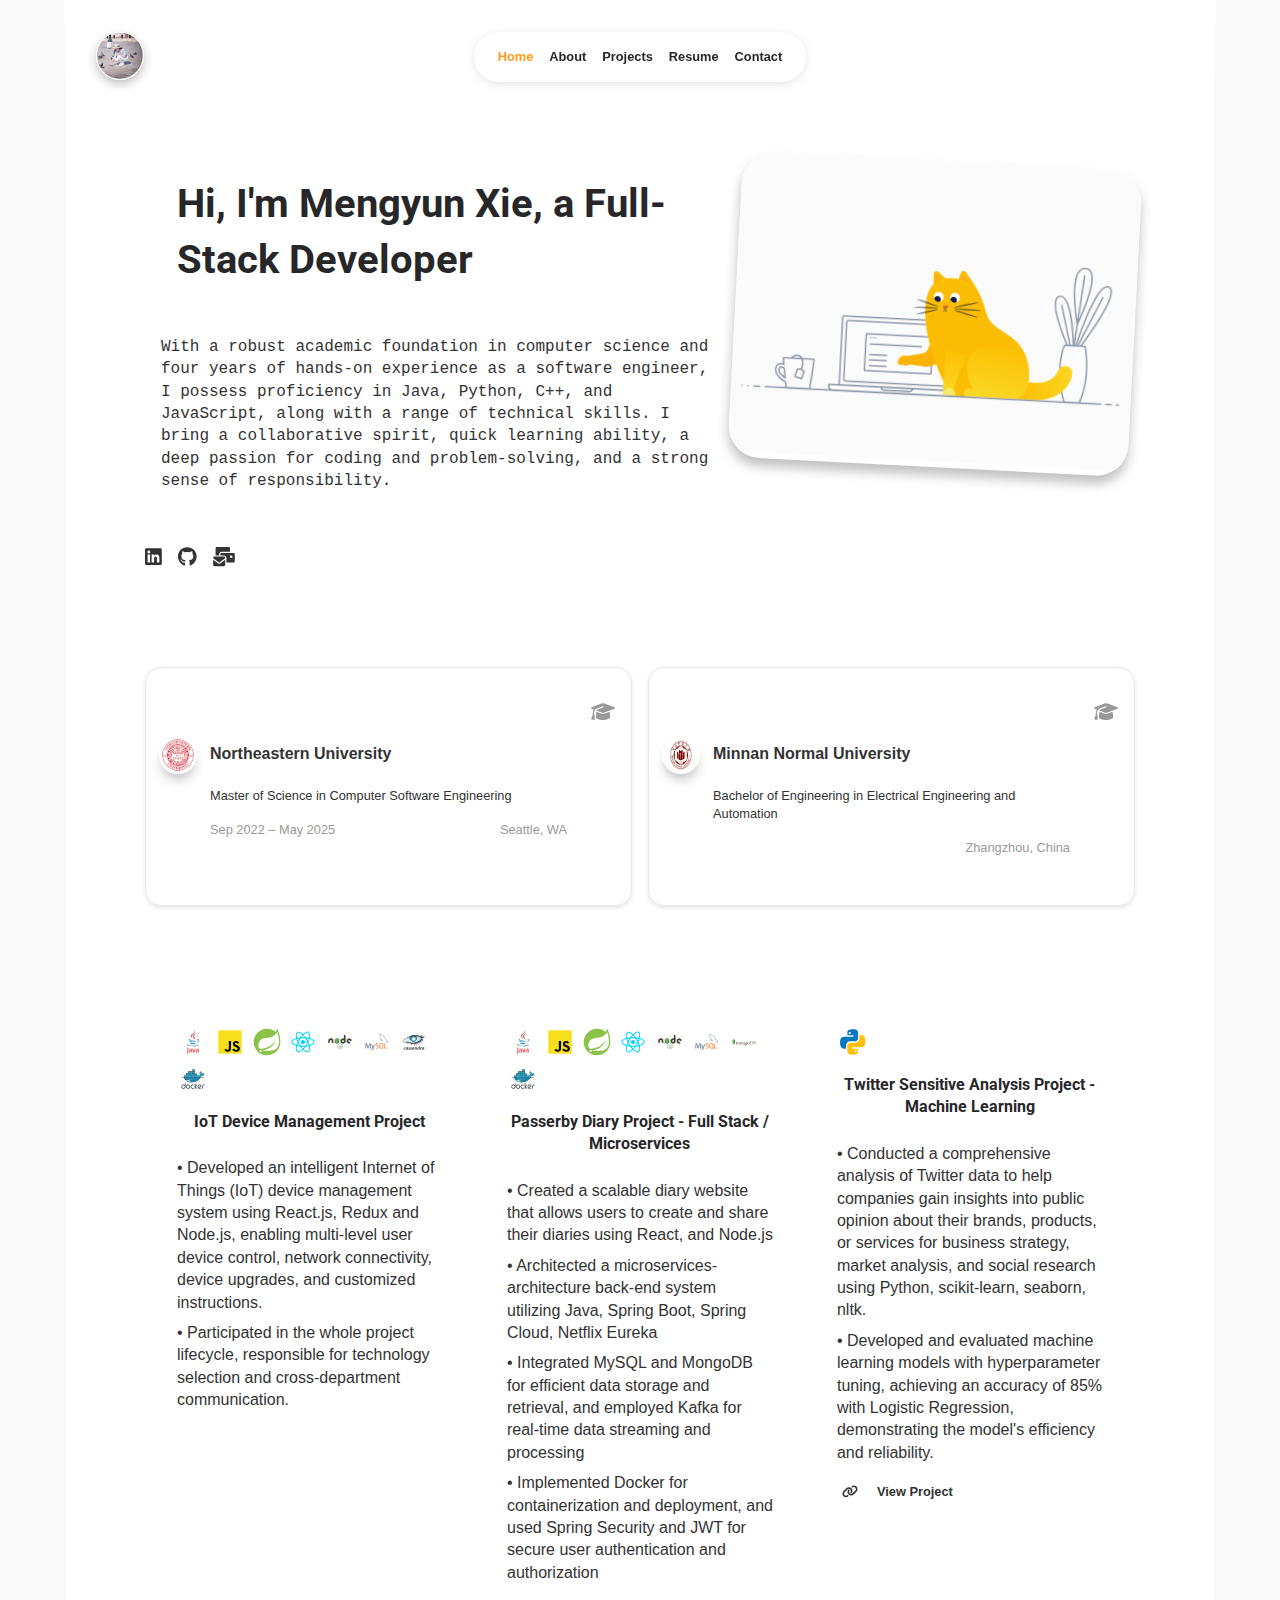
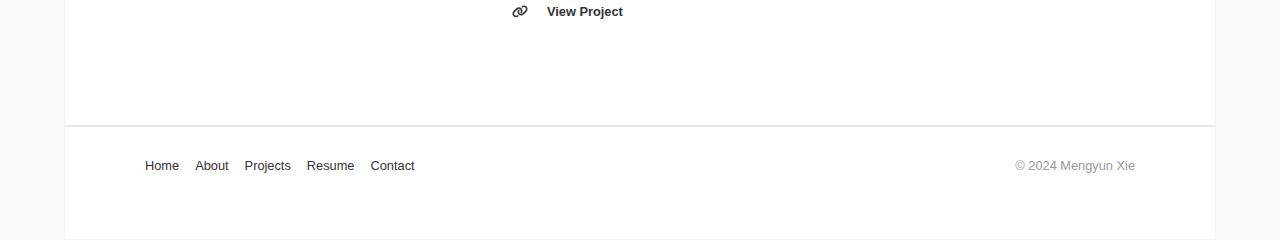
==== index.html @ 7c2fad3a "My portfolio" ====
<!doctype html><html lang="en"><head><meta charset="utf-8"/><link rel="icon" href="/favicon.ico"/><meta name="viewport" content="width=device-width,initial-scale=1"/><meta name="theme-color" content="#000000"/><title>Reactfolio</title><script defer="defer" src="/static/js/main.acce0bf0.js"></script><link href="/static/css/main.d6be6fdb.css" rel="stylesheet"></head><body><noscript>You need to enable JavaScript to run this app.</noscript><div id="root"></div></body></html>
---- static/css/main.d6be6fdb.css ----
@import url(https://fonts.googleapis.com/css2?family=Heebo:wght@300&family=Roboto:wght@500&display=swap);:root{--primary-color:#27272a;--secondary-color:#333;--grey-color:#999;--quaternary-color:#e5e7eb;--link-color:#ff9b19;--white-color:#fff;--line-height-small:1.2;--line-height-middle:1.4;--line-height-large:1.6;--font-size-small:0.8rem;--font-size:1rem;--font-size-large:1.2rem;--font-size-pro:2rem;--font-size-max:2.5rem;--gap-0:0;--gap-small:0.5rem;--gap-middle:1rem;--gap-large:2rem;--primary-font:"Heebo",sans-serif;--secondary-font:"Roboto",sans-serif;--code-font:ui-monospace,SFMono-Regular,Menlo,Monaco,Consolas,Liberation Mono,Courier New,monospace}*,:after,:before{box-sizing:border-box;margin:0}body,html{background-color:#fafafa;font-family:sans-serif;font-size:1rem;font-size:var(--font-size);line-height:1.4;line-height:var(--line-height-middle);text-align:center}#root,body,html{height:100%}code{font-family:source-code-pro,Menlo,Monaco,Consolas,Courier New,monospace}@media (max-width:768px){body,html{background-color:#fff;background-color:var(--white-color)}}.footer{font-size:var(--font-size-small);margin-top:3rem;padding-bottom:2rem;padding-top:2rem}.footer,.footer-links{align-items:center;display:flex;justify-content:space-between}.footer-links{gap:1rem;list-style:none;padding:0}.footer-links a{color:var(--secondary-color);text-decoration:none}.footer-links a:hover{color:var(--link-color)}.footer-credits-text{color:var(--grey-color)}@media (max-width:768px){.footer{flex-direction:column}.footer-credits{margin-top:2rem}}.nav{left:0;position:fixed;top:0;width:100%;z-index:999}.nav-container{align-items:center;background:linear-gradient(180deg,#fff,#0000);display:flex;justify-content:center;margin:0 4rem;padding:2rem 0 0}.nav-logo-container{border:1px solid #fff;border-radius:50%;box-shadow:0 4px 10px #00000040;height:3rem;left:6rem;position:absolute;top:2rem;width:3rem}.nav-logo{display:block;height:100%;margin:0;padding:0;width:100%}.navbar{align-items:center;display:flex;justify-content:center;margin:0 auto}.nav-background{background:#fff;border-radius:3rem;box-shadow:0 2px 10px #0000001a}.nav-list{align-items:center;display:flex;justify-content:space-between;list-style:none;padding:.5rem 1rem}.nav-item{font-size:var(--font-size-small);font-weight:700;padding:.5rem}.nav-item.active a{color:var(--link-color)!important}.nav-item a{color:var(--primary-color);text-decoration:none}.nav-item a:hover{color:var(--link-color);transition:color .3s ease-in-out}@media (max-width:1024px){.nav-container{margin:0 2rem}.nav-logo-container{left:3rem}.navbar{margin:0}.nav-item{font-size:var(--font-size-small)}}@media (max-width:768px){.nav-container{margin:0}.nav-logo-container{height:2rem;left:.5rem;top:2.2rem;width:2rem}.nav-list{padding:.5rem}.nav-item{padding:.3rem}}.educations{grid-gap:1rem;display:grid;gap:1rem;grid-template-columns:repeat(12,1fr)}.education-card{border:1px solid var(--quaternary-color);border-radius:1rem;box-shadow:0 .125rem .25rem 0 var(--quaternary-color);display:flex;flex-direction:column;grid-column:span 6;padding:2rem 1rem;place-items:center}.education-card:hover{background:#fafafa;transition:background-color .3s ease-in-out}.education-card:hover .education-card-link{color:var(--link-color);transition:color .3s ease-in-out}.education-card-header{align-items:center;display:flex;justify-content:flex-end;width:100%}.education-card-icon{color:var(--grey-color);font-size:var(--font-size-large)}.education-body{font-size:var(--font-size-large);margin-bottom:1rem;padding-top:.8rem;width:100%}.education-header{align-items:center;display:flex;padding-bottom:.5rem}.education-image{border-radius:50%;box-shadow:0 .5rem .7rem #00000040;height:2rem;outline:.2rem solid #fff;width:2rem}.education-title{color:var(--secondary-color);font-size:var(--font-size);font-weight:700;margin-top:-3px;padding-left:1rem;text-decoration:none}.education-subtitle{color:var(--secondary-color);font-size:var(--font-size-small);padding:.5rem 3rem 0;text-align:left}.education-duration{align-items:center;color:var(--grey-color);display:flex;font-size:var(--font-size-small);justify-content:space-between;padding:1rem 3rem 0}@media (max-width:768px){.education-card{grid-column:span 12}}.projects-list{align-items:stretch;display:flex;flex-wrap:wrap;margin:0;padding-bottom:1.5rem;padding-top:1.5rem;width:100%}.project{border-radius:1rem;padding:2rem;width:33.33333%}.project:hover{background:#fafafa;transition:background-color .3s ease-in-out}.project:hover .project-link{color:var(--link-color);transition:color .3s ease-in-out}.project:hover .project-link .project-link-text{color:var(--link-color)}.project-logo{display:flex;flex-direction:row;flex-wrap:wrap;gap:.3rem;width:100%}.project-logo img{width:2rem}.project-title{color:var(--primary-color);font-family:var(--secondary-font);font-size:var(--font-size);font-weight:700;margin-bottom:1em;padding-top:1rem}.project-description{color:var(--secondary-color);text-align:left}.project-description-item{padding-top:.5rem}.project-link{align-items:center;color:var(--secondary-color);display:flex;font-size:var(--font-size-small);padding-top:1.2rem}.project-link-icon{font-size:var(--font-sizee-small);padding-left:.3rem}.project .project-link-text{color:var(--secondary-color);font-weight:700;padding-left:1.2rem;text-decoration:none}@media (max-width:1024px){.project{width:50%}}@media (max-width:768px){.project{width:100%}}.home-container{padding-top:8rem}.home-first-area{align-items:center;display:flex;justify-content:space-between}.home-first-area-left-side{align-items:flex-start;display:flex;flex-direction:column}.home-title{padding:0 2rem;text-align:left}.home-subtitle{font-family:var(--code-font);padding:.5rem 1rem;text-align:left}.home-first-area-right-side{align-items:center;display:flex}.home-image-container{margin-bottom:3rem;width:25rem}.home-image-wrapper{border-radius:2rem;box-shadow:0 .5rem .7rem #00000040;overflow:hidden;transform:rotate(3deg)}.home-image-wrapper img{width:100%}.home-socials{align-items:center;display:flex;justify-content:left;padding-bottom:4rem;padding-top:2rem}.home-social-icon{color:var(--secondary-color);font-size:var(--font-size-large);padding-right:1rem;transition:color .2s ease-in-out}.home-social-icon:hover{color:var(--primary-color)}.home-after-title{display:flex}.home-projects{display:flex;justify-content:center;padding-top:4rem}.home-educations{padding-top:2rem}@media (max-width:1024px){.home-first-area{flex-direction:column}.home-first-area-left-side{align-items:flex-start;display:flex;flex-direction:column;order:2;width:100%}.home-title{margin-top:1rem;order:2;padding:0 1rem}.home-subtitle{margin-top:1rem;order:3}.home-first-area-right-side{justify-content:center;order:1;width:100%}.home-after-title,.home-projects{flex-direction:column}.home-projects{align-items:center}}.social{padding-bottom:.5rem}.social a{align-items:center;display:flex;text-align:center;text-decoration:none}.social-icon,.social-text{color:var(--secondary-color)}.social-text{font-size:var(--font-size-small);font-weight:600;padding-left:.3rem}.about-container{display:flex;flex-direction:column;height:100%;margin:0;padding-top:8rem;text-align:left}.about-main{display:flex}.about-right-side{flex-basis:150rem;padding:1rem}.about-subtitle,.about-title{width:100%}.about-subtitle-item{margin-top:.5rem}.about-left-side{display:flex;flex-basis:20rem;flex-direction:column}.about-image-container{width:15rem}.about-image-wrapper{border-radius:10%;box-shadow:0 .5rem .7rem #00000040;display:inline-block;overflow:hidden;transform:rotate(3deg);width:100%}.about-image-wrapper img{display:block;width:100%}.about-socials{padding-bottom:3rem;padding-top:3rem}.about-socials-mobile{display:none}@media (max-width:1024px){.about-logo{z-index:100}.about-main{flex-direction:column}.about-subtitle{padding-top:1.5rem}.about-left-side{align-items:center;flex-basis:100%;order:1}.about-right-side{flex-basis:100%;order:2}.about-image-container{padding-bottom:2rem}.about-socials{display:none}.about-socials-mobile{display:flex;padding-top:2rem}}.projects-container{display:flex;flex-direction:column;height:100%;margin:0;padding-top:8rem}.projects-subtitle{text-align:left}@media (max-width:768px){.projects-container{padding-top:5rem}}:root{--rpv-core__annotation--link-hover-background-color:#ff03;--rpv-core__annotation-popup-wrapper-background-color:#faf089;--rpv-core__annotation-popup-wrapper-box-shadow:0 10px 15px -3px #0000001a,0 4px 6px -2px #0000000d;--rpv-core__annotation-popup-content-border-top-color:#1a202c;--rpv-core__arrow-border-color:#0000004d;--rpv-core__asking-password-color:#000;--rpv-core__asking-password-wrapper-background-color:#fff;--rpv-core__asking-password-wrapper-border-color:#0000004d;--rpv-core__button-background-color:#0000004d;--rpv-core__button-color:#000;--rpv-core__doc-error-background-color:#fff;--rpv-core__doc-error-text-background-color:#c02424;--rpv-core__doc-error-text-color:#fff;--rpv-core__doc-loading-background-color:#fff;--rpv-core__full-screen-target-background-color:#fff;--rpv-core__inner-page-background-color:#fff;--rpv-core__menu-divider-border-bottom-color:#0000004d;--rpv-core__menu-item-color:#000;--rpv-core__menu-item--hover-background-color:#0000001a;--rpv-core__menu-item--disabled-color:#0000004d;--rpv-core__minimal-button-color:#000;--rpv-core__minimal-button--hover-background-color:#0000001a;--rpv-core__minimal-button--disabled-color:#0000004d;--rpv-core__minimal-button--selected-background-color:#0000001a;--rpv-core__modal-body-background-color:#fff;--rpv-core__modal-body-border-color:#0000004d;--rpv-core__modal-overlay-background-color:#00000080;--rpv-core__page-layer-box-shadow:2px 2px 8px 0 #0003;--rpv-core__popover-body-background-color:#fff;--rpv-core__popover-body-border-color:#0000004d;--rpv-core__popover-body-color:#000;--rpv-core__primary-button-background-color:#2566e8;--rpv-core__primary-button-color:#fff;--rpv-core__progress-bar-background-color:#0000001a;--rpv-core__progress-bar-progress-background-color:#2566e8;--rpv-core__progress-bar-progress-color:#fff;--rpv-core__separator-border-bottom-color:#0000004d;--rpv-core__spinner-border-color:#0006;--rpv-core__spinner-border-transparent-color:#0000;--rpv-core__splitter-background-color:#0000;--rpv-core__splitter--hover-background-color:#0003;--rpv-core__text-layer-text--selection-background-color:#00f;--rpv-core__text-layer-text--selection-color:#0000;--rpv-core__textbox-background-color:#fff;--rpv-core__textbox-border-color:#0003;--rpv-core__textbox-color:#000;--rpv-core__tooltip-body-background-color:#000;--rpv-core__tooltip-body-color:#fff}.rpv-core__viewer--dark{--rpv-core__asking-password-background-color:#363636;--rpv-core__asking-password-color:#fff;--rpv-core__asking-password-wrapper-border-color:#191919;--rpv-core__asking-password-wrapper-background-color:#191919;--rpv-core__button-background-color:#171717;--rpv-core__button-color:#fff;--rpv-core__doc-error-background-color:#191919;--rpv-core__doc-error-text-background-color:#c02323;--rpv-core__doc-error-text-color:#fff;--rpv-core__doc-loading-background-color:#191919;--rpv-core__full-screen-target-background-color:#1a1a1a;--rpv-core__inner-page-background-color:#1a1a1a;--rpv-core__menu-divider-border-bottom-color:#000;--rpv-core__menu-item-color:#fff;--rpv-core__menu-item--hover-background-color:#2566e8;--rpv-core__menu-item--disabled-color:#5e5e5e;--rpv-core__minimal-button-color:#fff;--rpv-core__minimal-button--disabled-color:#5e5e5e;--rpv-core__minimal-button--hover-background-color:#191919;--rpv-core__minimal-button--selected-background-color:#1657bb;--rpv-core__modal-body-background-color:#363636;--rpv-core__primary-button-background-color:#2566e8;--rpv-core__popover-body-background-color:#363636;--rpv-core__popover-body-color:#fff;--rpv-core__progress-bar-background-color:#000;--rpv-core__separator-border-bottom-color:#000;--rpv-core__spinner-border-color:#fff;--rpv-core__splitter-background-color:#1a1a1a;--rpv-core__splitter--hover-background-color:#2566e8;--rpv-core__textbox-background-color:#121212;--rpv-core__textbox-border-color:#121212;--rpv-core__textbox-color:#fff;--rpv-core__tooltip-body-background-color:#414141;--rpv-core__tooltip-body-color:#fff}.rpv-core__annotation{position:absolute}.rpv-core__annotation-layer{z-index:1}.rpv-core__arrow{border-bottom:1px solid #0000004d;border-bottom:1px solid var(--rpv-core__arrow-border-color);border-left-color:#0000004d;border-left-color:var(--rpv-core__arrow-border-color);border-right:1px solid #0000004d;border-right:1px solid var(--rpv-core__arrow-border-color);border-top-color:#0000004d;border-top-color:var(--rpv-core__arrow-border-color);height:10px;position:absolute;width:10px;z-index:0}.rpv-core__arrow--tl{bottom:0;left:0;transform:translate(50%,50%) rotate(45deg)}.rpv-core__arrow--tc{left:50%}.rpv-core__arrow--tc,.rpv-core__arrow--tr{bottom:0;transform:translate(-50%,50%) rotate(45deg)}.rpv-core__arrow--tr{right:0}.rpv-core__arrow--rt{left:0;top:0;transform:translate(-50%,50%) rotate(135deg)}.rpv-core__arrow--rc{top:50%}.rpv-core__arrow--rb,.rpv-core__arrow--rc{left:0;transform:translate(-50%,-50%) rotate(135deg)}.rpv-core__arrow--rb{bottom:0}.rpv-core__arrow--bl{left:0;top:0;transform:translate(50%,-50%) rotate(225deg)}.rpv-core__arrow--bc{left:50%}.rpv-core__arrow--bc,.rpv-core__arrow--br{top:0;transform:translate(-50%,-50%) rotate(225deg)}.rpv-core__arrow--br{right:0}.rpv-core__arrow--lt{right:0;top:0;transform:translate(50%,50%) rotate(315deg)}.rpv-core__arrow--lc{top:50%}.rpv-core__arrow--lb,.rpv-core__arrow--lc{right:0;transform:translate(50%,-50%) rotate(315deg)}.rpv-core__arrow--lb{bottom:0}.rpv-core__asking-password{background-color:var(--rpv-core__asking-password-background-color);border-radius:.25rem;color:#000;color:var(--rpv-core__asking-password-color);padding:2rem}.rpv-core__asking-password--rtl{direction:rtl}.rpv-core__asking-password-wrapper{align-items:center;background-color:#fff;background-color:var(--rpv-core__asking-password-wrapper-background-color);border:1px solid #0000004d;border:1px solid var(--rpv-core__asking-password-wrapper-border-color);display:flex;height:100%;justify-content:center;width:100%}.rpv-core__asking-password-message{margin:.5rem 0}.rpv-core__asking-password-body{align-items:center;display:flex;justify-content:center}.rpv-core__asking-password-input{width:15rem}.rpv-core__asking-password-input--ltr{margin-right:.5rem}.rpv-core__asking-password-input--rtl{margin-left:.5rem}.rpv-core__button{background-color:#0000004d;background-color:var(--rpv-core__button-background-color);border:none;border-radius:.25rem;color:#000;color:var(--rpv-core__button-color);cursor:pointer;height:2rem;padding:0 1rem}.rpv-core__button--rtl{direction:rtl}.rpv-core__canvas-layer{direction:ltr;left:0;overflow:hidden;position:absolute;top:0}.rpv-core__doc-error{align-items:center;background-color:#fff;background-color:var(--rpv-core__doc-error-background-color);display:flex;height:100%;justify-content:center}.rpv-core__doc-error--rtl{direction:rtl}.rpv-core__doc-error-text{background-color:#c02424;background-color:var(--rpv-core__doc-error-text-background-color);border-radius:.25rem;color:#fff;color:var(--rpv-core__doc-error-text-color);line-height:1.5;max-width:50%;padding:.5rem}.rpv-core__doc-loading{align-items:center;background-color:#fff;background-color:var(--rpv-core__doc-loading-background-color);display:flex;height:100%;justify-content:center;min-height:inherit;width:100%}.rpv-core__doc-loading--rtl{direction:rtl}.rpv-core__icon{fill:none;stroke:currentColor;stroke-linecap:round;stroke-linejoin:round;stroke-width:1;text-align:center}.rpv-core__icon--rtl{transform:scaleX(-1)}.rpv-core__inner-container{min-height:inherit}.rpv-core__inner-pages{overflow:auto}.rpv-core__inner-pages--rtl{direction:rtl}.rpv-core__inner-pages--single{overflow:hidden}.rpv-core__inner-page-container--single{overflow:auto}.rpv-core__inner-page{background-color:#fff;background-color:var(--rpv-core__inner-page-background-color)}.rpv-core__inner-page--single{align-items:center;display:flex;justify-content:center}.rpv-core__inner-page--dual-even{align-items:center;display:flex;justify-content:flex-end}.rpv-core__inner-page--dual-odd{align-items:center;display:flex;justify-content:flex-start}.rpv-core__inner-page--dual-cover{align-items:center;display:flex;justify-content:center}.rpv-core__inner-page--dual-cover-odd{align-items:center;display:flex;justify-content:flex-end}.rpv-core__inner-page--dual-cover-even{align-items:center;display:flex;justify-content:flex-start}.rpv-core__annotation--link a{height:100%;left:0;position:absolute;top:0;width:100%}.rpv-core__annotation--link a:hover{background-color:#ff03;background-color:var(--rpv-core__annotation--link-hover-background-color)}.rpv-core__menu{display:flex;flex-direction:column}.rpv-core__menu--rtl{direction:rtl;text-align:right}.rpv-core__menu-divider{border-bottom:1px solid #0000004d;border-bottom:1px solid var(--rpv-core__menu-divider-border-bottom-color);margin:.25rem 0}.rpv-core__menu-item{align-items:center;background-color:#0000;border:none;color:#000;color:var(--rpv-core__menu-item-color);cursor:pointer;display:flex;justify-content:center;padding:.25rem 0;width:100%}.rpv-core__menu-item:focus{outline:0}.rpv-core__menu-item:focus,.rpv-core__menu-item:hover{background-color:#0000001a;background-color:var(--rpv-core__menu-item--hover-background-color)}.rpv-core__menu-item-icon{align-items:center;display:flex}.rpv-core__menu-item-icon--ltr{padding-left:1rem;padding-right:.5rem}.rpv-core__menu-item-icon--rtl{padding-left:.5rem;padding-right:1rem}.rpv-core__menu-item-label{flex-grow:1;flex-shrink:1;white-space:nowrap}.rpv-core__menu-item-label--ltr{padding-right:2rem}.rpv-core__menu-item-label--rtl{padding-left:2rem}.rpv-core__menu-item-check--ltr{padding-right:1rem}.rpv-core__menu-item-check--rtl{padding-left:1rem}.rpv-core__menu-item--disabled{color:#0000004d;color:var(--rpv-core__menu-item--disabled-color)}.rpv-core__menu-item--disabled:hover{background-color:#0000}.rpv-core__menu-item--ltr{text-align:left}.rpv-core__menu-item--rtl{direction:rtl;text-align:right}.rpv-core__minimal-button{background-color:#0000;border:none;border-radius:.25rem;color:#000;color:var(--rpv-core__minimal-button-color);cursor:pointer;height:2rem;padding:0 .5rem}.rpv-core__minimal-button:hover{background-color:#0000001a;background-color:var(--rpv-core__minimal-button--hover-background-color)}.rpv-core__minimal-button--disabled{color:#0000004d;color:var(--rpv-core__minimal-button--disabled-color)}.rpv-core__minimal-button--rtl{direction:rtl}.rpv-core__minimal-button--selected{background-color:#0000001a;background-color:var(--rpv-core__minimal-button--selected-background-color)}.rpv-core__modal-body{background-color:#fff;background-color:var(--rpv-core__modal-body-background-color);border:1px solid #0000004d;border:1px solid var(--rpv-core__modal-body-border-color);border-radius:.25rem;margin:1rem;max-width:32rem;overflow:auto}.rpv-core__modal-body--rtl{direction:rtl}.rpv-core__modal-overlay{background-color:#00000080;background-color:var(--rpv-core__modal-overlay-background-color);bottom:0;left:0;position:fixed;right:0;top:0;z-index:9999}.rpv-core__modal-overlay,.rpv-core__page-layer{align-items:center;display:flex;justify-content:center}.rpv-core__page-layer{overflow:visible;position:relative}.rpv-core__page-layer:after{bottom:.25rem;box-shadow:2px 2px 8px 0 #0003;box-shadow:var(--rpv-core__page-layer-box-shadow);content:"";left:.25rem;position:absolute;right:.25rem;top:.25rem}.rpv-core__page-layer--single{margin:0 auto}.rpv-core__page-size-calculator{align-items:center;display:flex;height:100%;justify-content:center;width:100%}.rpv-core__popover-body{border:1px solid #0000004d;border:1px solid var(--rpv-core__popover-body-border-color);border-radius:.25rem;color:#000;color:var(--rpv-core__popover-body-color);left:0;padding:.5rem 0;position:absolute;top:-9999px;z-index:9999}.rpv-core__popover-body,.rpv-core__popover-body-arrow{background-color:#fff;background-color:var(--rpv-core__popover-body-background-color)}.rpv-core__popover-body--rtl{direction:rtl}.rpv-core__popover-overlay{bottom:0;left:0;position:fixed;right:0;top:0}.rpv-core__annotation-popup-wrapper{background-color:#faf089;background-color:var(--rpv-core__annotation-popup-wrapper-background-color);box-shadow:0 10px 15px -3px #0000001a,0 4px 6px -2px #0000000d;box-shadow:var(--rpv-core__annotation-popup-wrapper-box-shadow);font-size:.75rem;padding:.25rem;word-break:break-word}.rpv-core__annotation-popup-wrapper--rtl{direction:rtl}.rpv-core__annotation-popup-title{font-weight:600;margin-bottom:.25rem}.rpv-core__annotation-popup-date{font-size:.5rem}.rpv-core__annotation-popup-content{border-top:1px solid #1a202c;border-top:1px solid var(--rpv-core__annotation-popup-content-border-top-color);max-height:16rem;overflow:auto;padding:.25rem}.rpv-core__primary-button{background-color:#2566e8;background-color:var(--rpv-core__primary-button-background-color);border:none;border-radius:.25rem;color:#fff;color:var(--rpv-core__primary-button-color);cursor:pointer;height:2rem;padding:0 1rem}.rpv-core__primary-button--rtl{direction:rtl}.rpv-core__progress-bar{background-color:#0000001a;background-color:var(--rpv-core__progress-bar-background-color);border-radius:9999px;padding:.125rem}.rpv-core__progress-bar--rtl{direction:rtl}.rpv-core__progress-bar-progress{align-items:center;background-color:#2566e8;background-color:var(--rpv-core__progress-bar-progress-background-color);border-radius:9999px;color:#fff;color:var(--rpv-core__progress-bar-progress-color);display:flex;font-size:.75rem;height:.75rem;justify-content:center}.rpv-core__separator{border-bottom:1px solid #0000004d;border-bottom:1px solid var(--rpv-core__separator-border-bottom-color)}.rpv-core__spinner{border-bottom:2px solid #0000;border-bottom:2px solid var(--rpv-core__spinner-border-transparent-color);border-left:2px solid #0000;border-left:2px solid var(--rpv-core__spinner-border-transparent-color);border-radius:9999px;border-right:2px solid #0006;border-right:2px solid var(--rpv-core__spinner-border-color);border-top:2px solid #0006;border-top:2px solid var(--rpv-core__spinner-border-color)}.rpv-core__spinner--animating{animation-duration:.4s;animation-iteration-count:infinite;animation-name:rpv-core__spinner-transform;animation-timing-function:linear}@keyframes rpv-core__spinner-transform{0%{transform:rotate(0deg)}to{transform:rotate(1turn)}}.rpv-core__splitter{background-color:initial;background-color:var(--rpv-core__splitter-background-color);cursor:ew-resize;height:100%;width:.25rem}.rpv-core__splitter--resizing,.rpv-core__splitter:hover{background-color:#0003;background-color:var(--rpv-core__splitter--hover-background-color);cursor:col-resize}.rpv-core__splitter-body--resizing{cursor:col-resize}.rpv-core__splitter-sibling--resizing{pointer-events:none;-webkit-user-select:none;user-select:none}.rpv-core__textbox{background-color:#fff;background-color:var(--rpv-core__textbox-background-color);border:1px solid #0003;border:1px solid var(--rpv-core__textbox-border-color);border-radius:.25rem;box-sizing:border-box;color:#000;color:var(--rpv-core__textbox-color);height:2rem;padding:0 .5rem;width:100%}.rpv-core__textbox--rtl{direction:rtl}.rpv-core__text-layer{height:100%;left:0;line-height:1;opacity:.2;position:absolute;top:0;width:100%;z-index:1}.rpv-core__text-layer span::selection{background-color:#00f;background-color:var(--rpv-core__text-layer-text--selection-background-color);color:#0000;color:var(--rpv-core__text-layer-text--selection-color)}.rpv-core__text-layer br::selection{color:#0000}.rpv-core__text-layer-text{color:#0000;cursor:text;position:absolute;transform-origin:0 0;white-space:pre}.rpv-core__tooltip-body{background-color:#000;background-color:var(--rpv-core__tooltip-body-background-color);border-radius:.25rem;color:#fff;color:var(--rpv-core__tooltip-body-color);left:0;max-width:20rem;position:absolute;text-align:center;top:-9999px;z-index:9999}.rpv-core__tooltip-body--rtl{direction:rtl}.rpv-core__tooltip-body-arrow{background-color:#000;background-color:var(--rpv-core__tooltip-body-background-color)}.rpv-core__tooltip-body-content{padding:.5rem}.rpv-core__display--block{display:block}.rpv-core__display--hidden{display:none}@media(min-width:640px){.rpv-core__display--hidden-small{display:none}.rpv-core__display--block-small{display:block}}@media(min-width:768px){.rpv-core__display--hidden-medium{display:none}.rpv-core__display--block-medium{display:block}}@media(min-width:1024px){.rpv-core__display--hidden-large{display:none}.rpv-core__display--block-large{display:block}}.rpv-core__viewer{min-height:inherit}.resume-container{height:100%;margin:0;padding-top:8rem}.resume-container,.resume-file-container{display:flex;flex-direction:column}.resume-file-btn{display:flex;justify-content:center}.resume-file-btn .resume-file-btn-link{align-items:center;border:1px solid var(--link-color);border-radius:2rem;color:var(--link-color);cursor:pointer;display:flex;font-size:var(--font-size);gap:.5rem;line-height:var(--line-height-large);margin:var(--gap-middle);padding:var(--gap-small) var(--gap-large);text-decoration:none}.resume-file-btn .resume-file-btn-link:hover{background-color:var(--link-color);color:var(--white-color)}.resume-file{width:100%}.contact-container{display:flex;flex-direction:column;justify-content:space-around;padding-top:8rem}.socials-container{display:flex;flex-direction:column;margin-top:5rem}.contact-socials{align-items:center;display:flex;justify-content:flex-end}.contact-subtitle a{color:var(--link-color);text-decoration:none}.not-found{height:100vh;overflow:hidden}.notfound-container{display:flex;flex-direction:column;height:100%;margin:0;padding-top:8rem}.notfound-message{align-items:center;display:flex;flex-direction:column;justify-content:center;left:50%;position:fixed;top:30%;transform:translate(-50%,-50%)}.notfound-title{color:var(--primary-color);font-family:var(--secondary-font);font-size:var(--font-size-max);font-weight:700;padding-top:1rem}.not-found-message{color:var(--secondary-color);margin:2rem 0;text-align:center}.not-found-link{background-color:var(--link-color);border-radius:3rem;color:var(--white-color);padding:1rem 2rem;text-decoration:none;transition:all .3s ease-in-out}.not-found-link:hover{background-color:var(--white-color);box-shadow:2px 2px 8px #0000004d;color:var(--link-color)}@media (max-width:768px){.notfound-message{left:0;position:absolute;right:0;top:20%;transform:none;width:100%}.notfound-title{font-size:var(--font-size-pro)}.not-found-message{margin-top:1rem;width:100%}.not-found-link{padding:1rem}}::-webkit-scrollbar{width:10px}::-webkit-scrollbar-track{background-color:#f1f1f1}::-webkit-scrollbar-thumb{background-color:#383636;border-radius:5px}::-webkit-scrollbar-thumb:hover{background-color:#000}.page-content{background-color:#fff;border:1px solid #f4f4f5;margin:0 4rem;padding:2rem 5rem;position:relative}.content-wrapper{margin:0 auto}.title{color:var(--primary-color);font-family:var(--secondary-font);font-size:var(--font-size-max);font-weight:700}.subtitle{color:var(--secondary-color);margin-top:2rem;padding-top:1rem}.page-footer{display:block}.page-footer:before{border-top:2px solid var(--quaternary-color);content:"";left:0;position:absolute;right:0}@media (max-width:1024px){.page-content{margin:0 2rem;padding:2rem}.content-wrapper{margin:0 auto;padding:0 1rem}.title{font-size:var(--font-size-pro)}}@media (max-width:768px){.page-content{border:0;margin:0;padding:2rem}.content-wrapper{margin:0 auto;padding:0}.title{font-size:var(--font-size-large)}}
/*# sourceMappingURL=main.d6be6fdb.css.map*/
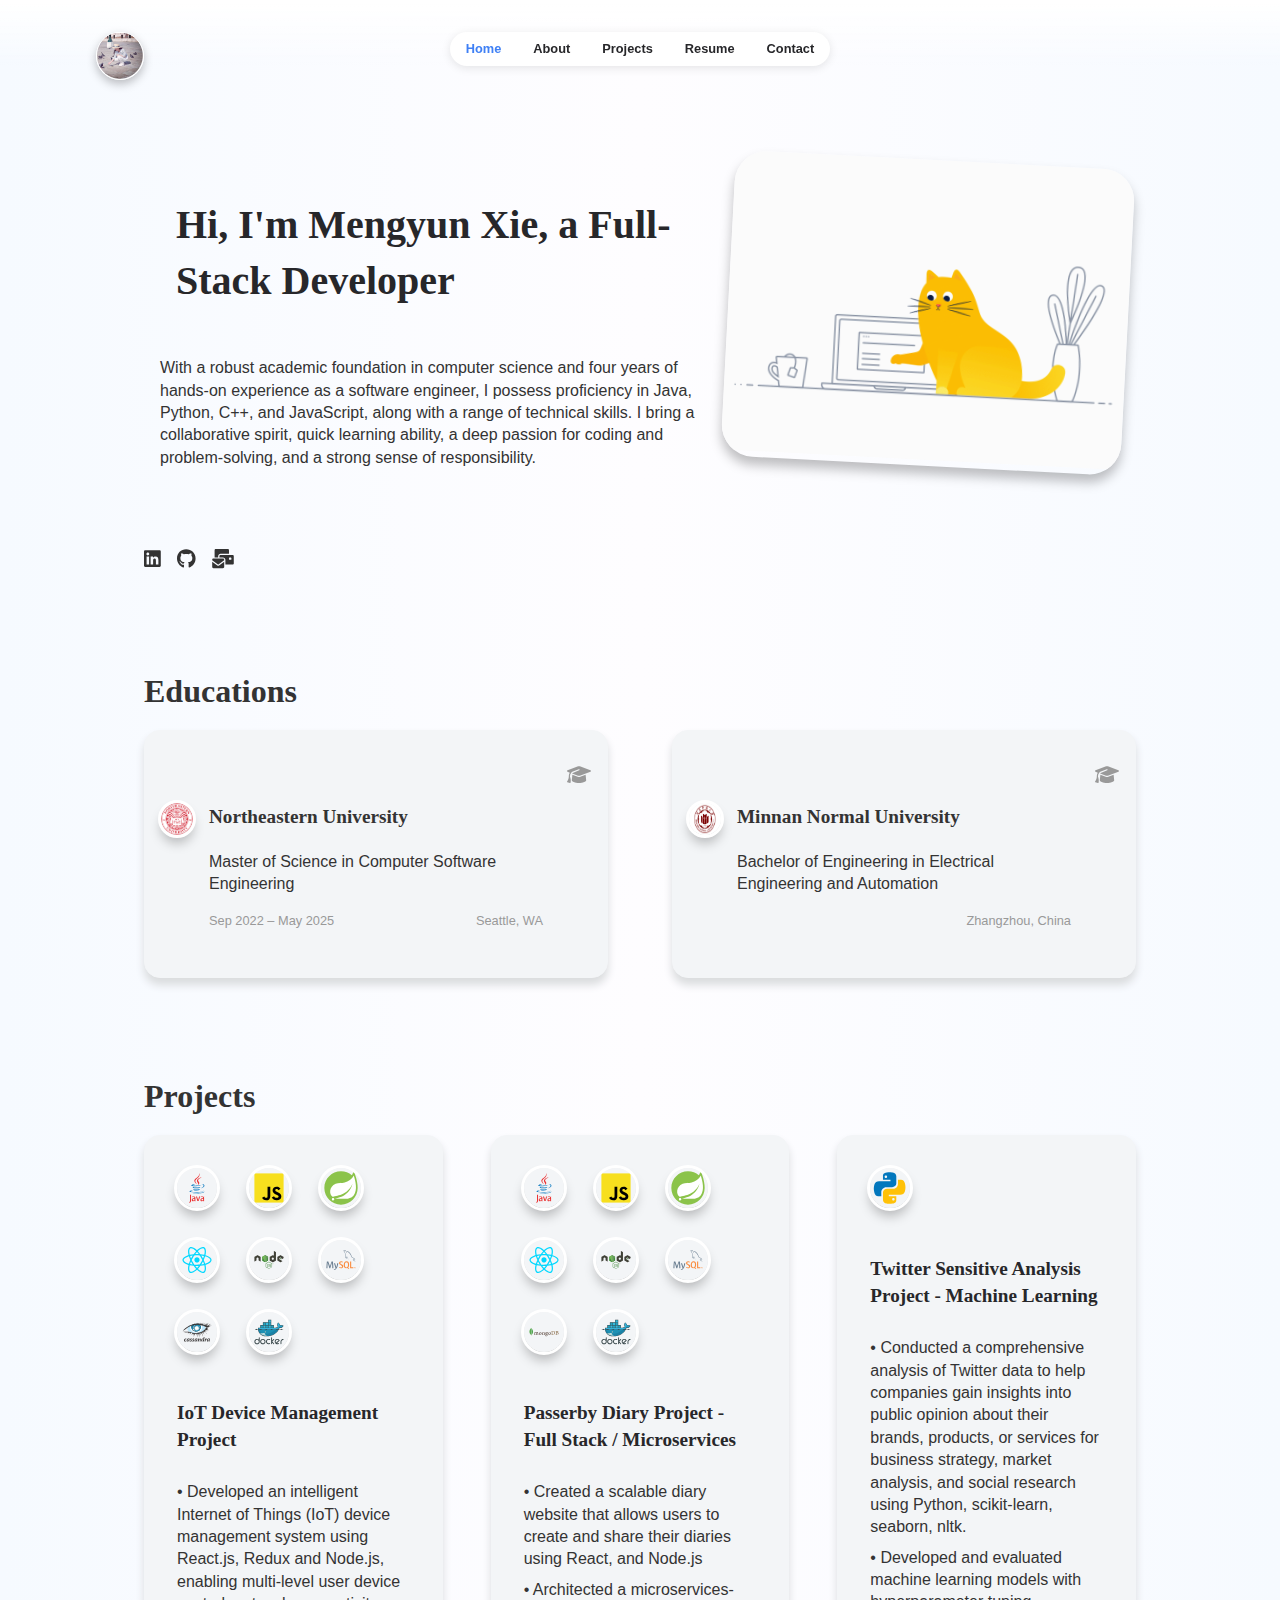
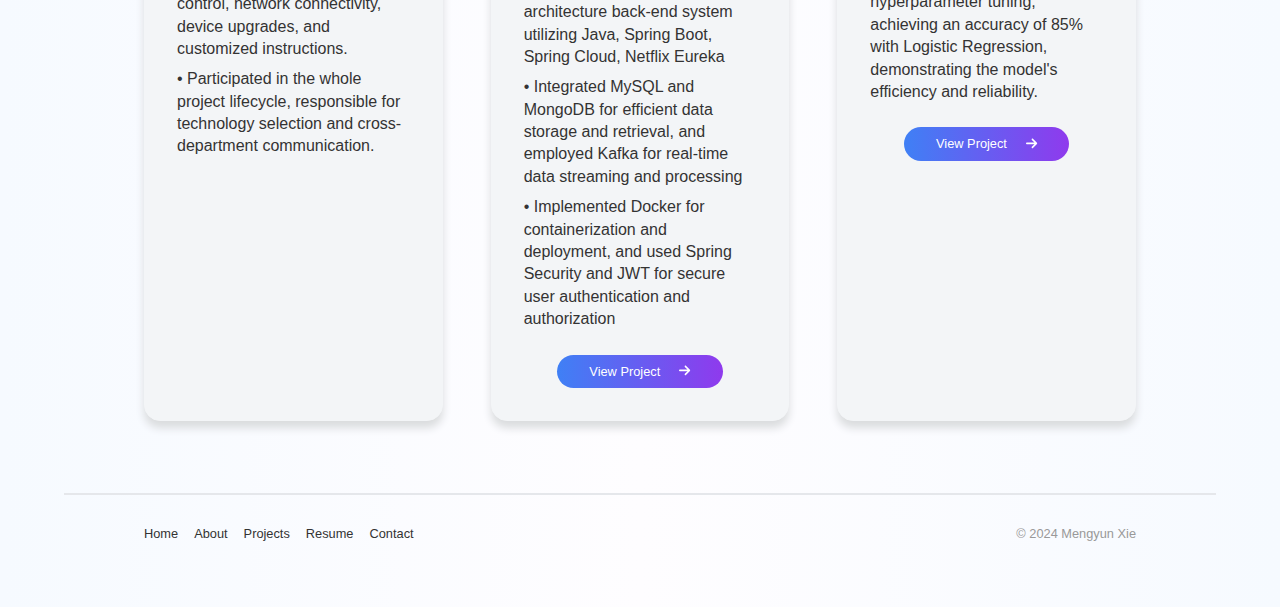
==== commit d37590e1: "update" ====
--- a/index.html
+++ b/index.html
@@ -1 +1 @@
-<!doctype html><html lang="en"><head><meta charset="utf-8"/><link rel="icon" href="/favicon.ico"/><meta name="viewport" content="width=device-width,initial-scale=1"/><meta name="theme-color" content="#000000"/><title>Reactfolio</title><script defer="defer" src="/static/js/main.acce0bf0.js"></script><link href="/static/css/main.d6be6fdb.css" rel="stylesheet"></head><body><noscript>You need to enable JavaScript to run this app.</noscript><div id="root"></div></body></html>+<!doctype html><html lang="en"><head><meta charset="utf-8"/><link rel="icon" href="/favicon.ico"/><meta name="viewport" content="width=device-width,initial-scale=1"/><meta name="theme-color" content="#000000"/><title>Reactfolio</title><script defer="defer" src="/static/js/main.db80837f.js"></script><link href="/static/css/main.8493929e.css" rel="stylesheet"></head><body><noscript>You need to enable JavaScript to run this app.</noscript><div id="root"></div></body></html>--- a/static/css/main.8493929e.css
+++ b/static/css/main.8493929e.css
@@ -0,0 +1,2 @@
+:root{--primary-color:#27272a;--secondary-color:#333;--grey-color:#999;--quaternary-color:#e5e7eb;--link-color:#3f80f5;--white-color:#fff;--card-bg-color:#f3f5f7;--card-shadow-color:#dadcde;--purple-color:#8f3aed;--blue-color:#3f80f5;--line-height-small:1.2;--line-height-middle:1.4;--line-height-large:1.6;--font-size-small:0.8rem;--font-size:1rem;--font-size-large:1.2rem;--font-size-pro:2rem;--font-size-max:2.5rem;--gap-0:0;--gap-small:0.5rem;--gap-middle:1rem;--gap-large:2rem;--primary-font:Graphik Web,Helvetica Neue,Helvetica,Arial,Verdana,sans-serif;--title-font:Means Web,Georgia,Times,Times New Roman,serif}*,:after,:before{box-sizing:border-box;margin:0}body,html{background-image:linear-gradient(270deg,#f6faff 0,#fefdff 50%,#f6faff);font-family:Graphik Web,Helvetica Neue,Helvetica,Arial,Verdana,sans-serif;font-family:var(--primary-font);font-size:1rem;font-size:var(--font-size);line-height:1.4;line-height:var(--line-height-middle);text-align:center}#root{height:100%}code{font-family:source-code-pro,Menlo,Monaco,Consolas,Courier New,monospace}.footer{font-size:var(--font-size-small);margin-top:3rem;padding-bottom:2rem;padding-top:2rem}.footer,.footer-links{align-items:center;display:flex;justify-content:space-between}.footer-links{gap:1rem;list-style:none;padding:0}.footer-links a{color:var(--secondary-color);text-decoration:none}.footer-links a:hover{color:var(--link-color)}.footer-credits-text{color:var(--grey-color)}@media (max-width:768px){.footer{flex-direction:column}.footer-credits{margin-top:2rem}}.nav{left:0;position:fixed;top:0;width:100%;z-index:999}.nav-container{align-items:center;background:linear-gradient(180deg,#fff,#0000);display:flex;justify-content:center;margin:0;padding:2rem 0 0}.nav-logo-container{animation-duration:var(--animate-duration);animation-fill-mode:both;border:1px solid #fff;border-radius:50%;box-shadow:0 4px 10px #00000040;height:3rem;left:6rem;position:absolute;top:2rem;width:3rem}.nav-logo-container:hover{animation-name:pulse;animation-timing-function:ease-in-out}.nav-logo{display:block;height:100%;margin:0;padding:0;width:100%}.navbar{align-items:center;display:flex;justify-content:center;margin:0 auto}.nav-background{background:#fff;border-radius:3rem;box-shadow:0 2px 10px #0000001a}.nav-list{align-items:center;display:flex;gap:1rem;justify-content:space-between;list-style:none;padding:0 .5rem}.nav-item{font-size:var(--font-size-small);font-weight:700;padding:0}.nav-item .nav-item-link{color:var(--primary-color);display:inline-block;padding:.5rem;text-decoration:none}.nav-item.active .nav-item-link{color:var(--link-color)!important}.nav-item .nav-item-link:hover{color:var(--link-color);transition:color .3s ease-in-out}@media (max-width:1024px){.nav-container{margin:0 2rem}.nav-logo-container{left:3rem}.navbar{margin:0}.nav-item{font-size:var(--font-size-small)}}@media (max-width:768px){.nav-container{margin:0}.nav-logo-container{height:2rem;left:.5rem;top:2.2rem;width:2rem}.nav-list{gap:.4rem}.nav-item .nav-item-link{padding:.4rem}}@media (max-width:420px){.nav-container{padding:4rem 0 0}.nav-logo-container{top:1rem}}.educations{display:flex;flex-wrap:wrap;gap:2rem;justify-content:space-between;width:100%}.education-card{animation-duration:var(--animate-duration);animation-fill-mode:both;background-color:var(--card-bg-color);border:1px solid var(--card-bg-color);border-radius:1rem;box-shadow:0 .4rem .5rem 0 var(--card-shadow-color);display:flex;flex-direction:column;padding:2rem 1rem;place-items:center;width:calc(50% - 2rem)}.education-card:hover{animation-name:zoomAnimation;animation-timing-function:ease-in-out}.education-card:hover .education-card-link{color:var(--link-color);transition:color .3s ease-in-out}.education-card-header{align-items:center;display:flex;justify-content:flex-end;width:100%}.education-card-icon{color:var(--grey-color);font-size:var(--font-size-large)}.education-body{margin-bottom:1rem;padding-top:.8rem;width:100%}.education-header{align-items:center;display:flex;font-family:var(--title-font);padding-bottom:.5rem}.education-image{border-radius:50%;box-shadow:0 .5rem .7rem #00000040;height:2rem;outline:.2rem solid #fff;width:2rem}.education-title{font-size:var(--font-size-large);font-weight:700;margin-top:-3px;padding-left:1rem;text-decoration:none}.education-subtitle,.education-title{color:var(--secondary-color);text-align:left}.education-subtitle{padding:.5rem 3rem 0}.education-duration{align-items:center;color:var(--grey-color);display:flex;font-size:var(--font-size-small);justify-content:space-between;padding:1rem 3rem 0}@media (max-width:768px){.education-card{width:100%}}.projects-list{display:flex;flex-wrap:wrap;gap:2rem;justify-content:space-between;padding-bottom:1.5rem;width:100%}.project{animation-duration:var(--animate-duration);animation-fill-mode:both;background-color:var(--card-bg-color);border:1px solid var(--card-bg-color);border-radius:1rem;box-shadow:0 .4rem .5rem 0 var(--card-shadow-color);padding:2rem;width:calc(33.33333% - 2rem)}.project:hover{animation-name:zoomAnimation;animation-timing-function:ease-in-out}.project-logo{display:flex;flex-direction:row;flex-wrap:wrap;gap:2rem;width:100%}.project-logo-box{border-radius:50%;box-shadow:0 .5rem .7rem #00000040;height:2.5rem;outline:.2rem solid #fff;width:2.5rem}.project-logo .project-logo-img{width:100%}.project-title{color:var(--primary-color);font-family:var(--title-font);font-size:var(--font-size-large);font-weight:700;margin-bottom:1em;padding-top:3rem;text-align:left}.project-description{color:var(--secondary-color);text-align:left}.project-description-item{padding-top:.5rem}.project-link{align-items:center;background-image:linear-gradient(to right,var(--blue-color) 0,var(--purple-color) 100%);border-radius:2rem;color:var(--white-color);display:inline-flex;font-size:var(--font-size-small);margin-top:1.5rem;padding:.5rem 2rem;text-decoration:none}.project-link:hover{box-shadow:0 .4rem .5rem 0 var(--card-shadow-color);transition:box-shadow .3s ease-in-out}.project .project-link-text{padding-right:1.2rem}@media (max-width:1024px){.project{width:calc(50% - 2rem)}}@media (max-width:768px){.project{width:100%}}.home-container{padding-top:8rem}.home-first-area{align-items:center;display:flex;justify-content:space-between}.home-first-area-left-side{align-items:flex-start;display:flex;flex-direction:column}.home-title{padding:0 2rem;text-align:left}.home-subtitle{padding:.5rem 1rem;text-align:left}.home-first-area-right-side{align-items:center;display:flex}.home-image-container{margin-bottom:3rem;width:25rem}.home-image-wrapper{animation-duration:var(--animate-duration);animation-fill-mode:both;border-radius:2rem;box-shadow:0 .5rem .7rem #00000040;overflow:hidden;transform:rotate(3deg);transform-origin:top center;transition:transform .2s ease-in-out}.home-image-wrapper:hover{animation-name:swing}.home-image-wrapper img{width:100%}.home-socials{align-items:center;display:flex;gap:1rem;justify-content:left;padding-top:2rem}.home-social-link{animation-duration:var(--animate-duration);animation-fill-mode:both;color:var(--secondary-color);font-size:var(--font-size-large);margin:0;padding:0}.home-social-link:hover{animation-name:pulse;animation-timing-function:ease-in-out;color:var(--link-color)}.home-after-title{display:flex}.home-session-title{color:var(--secondary-color);font-family:var(--title-font);font-size:var(--font-size-pro);padding:2rem 0 1rem;text-align:left}.home-educations,.home-projects{padding-top:4rem}@media (max-width:1024px){.home-first-area{flex-direction:column}.home-first-area-left-side{align-items:flex-start;display:flex;flex-direction:column;order:2;width:100%}.home-title{margin-top:1rem;order:2;padding:0 1rem}.home-subtitle{margin-top:1rem;order:3}.home-first-area-right-side{justify-content:center;order:1;width:100%}.home-after-title{flex-direction:column}}.social{padding-bottom:.5rem}.social .social-link{align-items:center;animation-duration:var(--animate-duration);animation-fill-mode:both;display:flex;text-align:center;text-decoration:none}.social-icon{color:var(--secondary-color)}.social-link:hover{animation-name:zoomAnimation;animation-timing-function:ease-in-out}.social-text{color:var(--secondary-color);font-size:var(--font-size-small);font-weight:600;padding-left:.3rem}.about-container{display:flex;flex-direction:column;height:100%;margin:0;padding-top:8rem;text-align:left}.about-main{display:flex}.about-right-side{flex-basis:150rem;padding:1rem}.about-subtitle,.about-title{width:100%}.about-subtitle-item{margin-top:.5rem}.about-left-side{display:flex;flex-basis:20rem;flex-direction:column}.about-image-container{width:15rem}.about-image-wrapper{animation-duration:var(--animate-duration);animation-fill-mode:both;border-radius:10%;box-shadow:0 .5rem .7rem #00000040;display:inline-block;overflow:hidden;transform:rotate(3deg);transform-origin:top center;transition:transform .2s ease-in-out;width:100%}.about-image-wrapper:hover{animation-name:swing}.about-image-wrapper img{display:block;width:100%}.about-socials{padding-bottom:3rem;padding-top:3rem}.about-socials-mobile{display:none}@media (max-width:1024px){.about-logo{z-index:100}.about-main{flex-direction:column}.about-subtitle{padding-top:1.5rem}.about-left-side{align-items:center;flex-basis:100%;order:1}.about-right-side{flex-basis:100%;order:2}.about-image-container{padding-bottom:2rem}.about-socials{display:none}.about-socials-mobile{display:flex;padding-top:2rem}}.projects-container{display:flex;flex-direction:column;height:100%;margin:0;padding-top:8rem}.projects-subtitle{margin-bottom:2rem;text-align:left}@media (max-width:768px){.projects-container{padding-top:5rem}}:root{--rpv-core__annotation--link-hover-background-color:#ff03;--rpv-core__annotation-popup-wrapper-background-color:#faf089;--rpv-core__annotation-popup-wrapper-box-shadow:0 10px 15px -3px #0000001a,0 4px 6px -2px #0000000d;--rpv-core__annotation-popup-content-border-top-color:#1a202c;--rpv-core__arrow-border-color:#0000004d;--rpv-core__asking-password-color:#000;--rpv-core__asking-password-wrapper-background-color:#fff;--rpv-core__asking-password-wrapper-border-color:#0000004d;--rpv-core__button-background-color:#0000004d;--rpv-core__button-color:#000;--rpv-core__doc-error-background-color:#fff;--rpv-core__doc-error-text-background-color:#c02424;--rpv-core__doc-error-text-color:#fff;--rpv-core__doc-loading-background-color:#fff;--rpv-core__full-screen-target-background-color:#fff;--rpv-core__inner-page-background-color:#fff;--rpv-core__menu-divider-border-bottom-color:#0000004d;--rpv-core__menu-item-color:#000;--rpv-core__menu-item--hover-background-color:#0000001a;--rpv-core__menu-item--disabled-color:#0000004d;--rpv-core__minimal-button-color:#000;--rpv-core__minimal-button--hover-background-color:#0000001a;--rpv-core__minimal-button--disabled-color:#0000004d;--rpv-core__minimal-button--selected-background-color:#0000001a;--rpv-core__modal-body-background-color:#fff;--rpv-core__modal-body-border-color:#0000004d;--rpv-core__modal-overlay-background-color:#00000080;--rpv-core__page-layer-box-shadow:2px 2px 8px 0 #0003;--rpv-core__popover-body-background-color:#fff;--rpv-core__popover-body-border-color:#0000004d;--rpv-core__popover-body-color:#000;--rpv-core__primary-button-background-color:#2566e8;--rpv-core__primary-button-color:#fff;--rpv-core__progress-bar-background-color:#0000001a;--rpv-core__progress-bar-progress-background-color:#2566e8;--rpv-core__progress-bar-progress-color:#fff;--rpv-core__separator-border-bottom-color:#0000004d;--rpv-core__spinner-border-color:#0006;--rpv-core__spinner-border-transparent-color:#0000;--rpv-core__splitter-background-color:#0000;--rpv-core__splitter--hover-background-color:#0003;--rpv-core__text-layer-text--selection-background-color:#00f;--rpv-core__text-layer-text--selection-color:#0000;--rpv-core__textbox-background-color:#fff;--rpv-core__textbox-border-color:#0003;--rpv-core__textbox-color:#000;--rpv-core__tooltip-body-background-color:#000;--rpv-core__tooltip-body-color:#fff}.rpv-core__viewer--dark{--rpv-core__asking-password-background-color:#363636;--rpv-core__asking-password-color:#fff;--rpv-core__asking-password-wrapper-border-color:#191919;--rpv-core__asking-password-wrapper-background-color:#191919;--rpv-core__button-background-color:#171717;--rpv-core__button-color:#fff;--rpv-core__doc-error-background-color:#191919;--rpv-core__doc-error-text-background-color:#c02323;--rpv-core__doc-error-text-color:#fff;--rpv-core__doc-loading-background-color:#191919;--rpv-core__full-screen-target-background-color:#1a1a1a;--rpv-core__inner-page-background-color:#1a1a1a;--rpv-core__menu-divider-border-bottom-color:#000;--rpv-core__menu-item-color:#fff;--rpv-core__menu-item--hover-background-color:#2566e8;--rpv-core__menu-item--disabled-color:#5e5e5e;--rpv-core__minimal-button-color:#fff;--rpv-core__minimal-button--disabled-color:#5e5e5e;--rpv-core__minimal-button--hover-background-color:#191919;--rpv-core__minimal-button--selected-background-color:#1657bb;--rpv-core__modal-body-background-color:#363636;--rpv-core__primary-button-background-color:#2566e8;--rpv-core__popover-body-background-color:#363636;--rpv-core__popover-body-color:#fff;--rpv-core__progress-bar-background-color:#000;--rpv-core__separator-border-bottom-color:#000;--rpv-core__spinner-border-color:#fff;--rpv-core__splitter-background-color:#1a1a1a;--rpv-core__splitter--hover-background-color:#2566e8;--rpv-core__textbox-background-color:#121212;--rpv-core__textbox-border-color:#121212;--rpv-core__textbox-color:#fff;--rpv-core__tooltip-body-background-color:#414141;--rpv-core__tooltip-body-color:#fff}.rpv-core__annotation{position:absolute}.rpv-core__annotation-layer{z-index:1}.rpv-core__arrow{border-bottom:1px solid #0000004d;border-bottom:1px solid var(--rpv-core__arrow-border-color);border-left-color:#0000004d;border-left-color:var(--rpv-core__arrow-border-color);border-right:1px solid #0000004d;border-right:1px solid var(--rpv-core__arrow-border-color);border-top-color:#0000004d;border-top-color:var(--rpv-core__arrow-border-color);height:10px;position:absolute;width:10px;z-index:0}.rpv-core__arrow--tl{bottom:0;left:0;transform:translate(50%,50%) rotate(45deg)}.rpv-core__arrow--tc{left:50%}.rpv-core__arrow--tc,.rpv-core__arrow--tr{bottom:0;transform:translate(-50%,50%) rotate(45deg)}.rpv-core__arrow--tr{right:0}.rpv-core__arrow--rt{left:0;top:0;transform:translate(-50%,50%) rotate(135deg)}.rpv-core__arrow--rc{top:50%}.rpv-core__arrow--rb,.rpv-core__arrow--rc{left:0;transform:translate(-50%,-50%) rotate(135deg)}.rpv-core__arrow--rb{bottom:0}.rpv-core__arrow--bl{left:0;top:0;transform:translate(50%,-50%) rotate(225deg)}.rpv-core__arrow--bc{left:50%}.rpv-core__arrow--bc,.rpv-core__arrow--br{top:0;transform:translate(-50%,-50%) rotate(225deg)}.rpv-core__arrow--br{right:0}.rpv-core__arrow--lt{right:0;top:0;transform:translate(50%,50%) rotate(315deg)}.rpv-core__arrow--lc{top:50%}.rpv-core__arrow--lb,.rpv-core__arrow--lc{right:0;transform:translate(50%,-50%) rotate(315deg)}.rpv-core__arrow--lb{bottom:0}.rpv-core__asking-password{background-color:var(--rpv-core__asking-password-background-color);border-radius:.25rem;color:#000;color:var(--rpv-core__asking-password-color);padding:2rem}.rpv-core__asking-password--rtl{direction:rtl}.rpv-core__asking-password-wrapper{align-items:center;background-color:#fff;background-color:var(--rpv-core__asking-password-wrapper-background-color);border:1px solid #0000004d;border:1px solid var(--rpv-core__asking-password-wrapper-border-color);display:flex;height:100%;justify-content:center;width:100%}.rpv-core__asking-password-message{margin:.5rem 0}.rpv-core__asking-password-body{align-items:center;display:flex;justify-content:center}.rpv-core__asking-password-input{width:15rem}.rpv-core__asking-password-input--ltr{margin-right:.5rem}.rpv-core__asking-password-input--rtl{margin-left:.5rem}.rpv-core__button{background-color:#0000004d;background-color:var(--rpv-core__button-background-color);border:none;border-radius:.25rem;color:#000;color:var(--rpv-core__button-color);cursor:pointer;height:2rem;padding:0 1rem}.rpv-core__button--rtl{direction:rtl}.rpv-core__canvas-layer{direction:ltr;left:0;overflow:hidden;position:absolute;top:0}.rpv-core__doc-error{align-items:center;background-color:#fff;background-color:var(--rpv-core__doc-error-background-color);display:flex;height:100%;justify-content:center}.rpv-core__doc-error--rtl{direction:rtl}.rpv-core__doc-error-text{background-color:#c02424;background-color:var(--rpv-core__doc-error-text-background-color);border-radius:.25rem;color:#fff;color:var(--rpv-core__doc-error-text-color);line-height:1.5;max-width:50%;padding:.5rem}.rpv-core__doc-loading{align-items:center;background-color:#fff;background-color:var(--rpv-core__doc-loading-background-color);display:flex;height:100%;justify-content:center;min-height:inherit;width:100%}.rpv-core__doc-loading--rtl{direction:rtl}.rpv-core__icon{fill:none;stroke:currentColor;stroke-linecap:round;stroke-linejoin:round;stroke-width:1;text-align:center}.rpv-core__icon--rtl{transform:scaleX(-1)}.rpv-core__inner-container{min-height:inherit}.rpv-core__inner-pages{overflow:auto}.rpv-core__inner-pages--rtl{direction:rtl}.rpv-core__inner-pages--single{overflow:hidden}.rpv-core__inner-page-container--single{overflow:auto}.rpv-core__inner-page{background-color:#fff;background-color:var(--rpv-core__inner-page-background-color)}.rpv-core__inner-page--single{align-items:center;display:flex;justify-content:center}.rpv-core__inner-page--dual-even{align-items:center;display:flex;justify-content:flex-end}.rpv-core__inner-page--dual-odd{align-items:center;display:flex;justify-content:flex-start}.rpv-core__inner-page--dual-cover{align-items:center;display:flex;justify-content:center}.rpv-core__inner-page--dual-cover-odd{align-items:center;display:flex;justify-content:flex-end}.rpv-core__inner-page--dual-cover-even{align-items:center;display:flex;justify-content:flex-start}.rpv-core__annotation--link a{height:100%;left:0;position:absolute;top:0;width:100%}.rpv-core__annotation--link a:hover{background-color:#ff03;background-color:var(--rpv-core__annotation--link-hover-background-color)}.rpv-core__menu{display:flex;flex-direction:column}.rpv-core__menu--rtl{direction:rtl;text-align:right}.rpv-core__menu-divider{border-bottom:1px solid #0000004d;border-bottom:1px solid var(--rpv-core__menu-divider-border-bottom-color);margin:.25rem 0}.rpv-core__menu-item{align-items:center;background-color:#0000;border:none;color:#000;color:var(--rpv-core__menu-item-color);cursor:pointer;display:flex;justify-content:center;padding:.25rem 0;width:100%}.rpv-core__menu-item:focus{outline:0}.rpv-core__menu-item:focus,.rpv-core__menu-item:hover{background-color:#0000001a;background-color:var(--rpv-core__menu-item--hover-background-color)}.rpv-core__menu-item-icon{align-items:center;display:flex}.rpv-core__menu-item-icon--ltr{padding-left:1rem;padding-right:.5rem}.rpv-core__menu-item-icon--rtl{padding-left:.5rem;padding-right:1rem}.rpv-core__menu-item-label{flex-grow:1;flex-shrink:1;white-space:nowrap}.rpv-core__menu-item-label--ltr{padding-right:2rem}.rpv-core__menu-item-label--rtl{padding-left:2rem}.rpv-core__menu-item-check--ltr{padding-right:1rem}.rpv-core__menu-item-check--rtl{padding-left:1rem}.rpv-core__menu-item--disabled{color:#0000004d;color:var(--rpv-core__menu-item--disabled-color)}.rpv-core__menu-item--disabled:hover{background-color:#0000}.rpv-core__menu-item--ltr{text-align:left}.rpv-core__menu-item--rtl{direction:rtl;text-align:right}.rpv-core__minimal-button{background-color:#0000;border:none;border-radius:.25rem;color:#000;color:var(--rpv-core__minimal-button-color);cursor:pointer;height:2rem;padding:0 .5rem}.rpv-core__minimal-button:hover{background-color:#0000001a;background-color:var(--rpv-core__minimal-button--hover-background-color)}.rpv-core__minimal-button--disabled{color:#0000004d;color:var(--rpv-core__minimal-button--disabled-color)}.rpv-core__minimal-button--rtl{direction:rtl}.rpv-core__minimal-button--selected{background-color:#0000001a;background-color:var(--rpv-core__minimal-button--selected-background-color)}.rpv-core__modal-body{background-color:#fff;background-color:var(--rpv-core__modal-body-background-color);border:1px solid #0000004d;border:1px solid var(--rpv-core__modal-body-border-color);border-radius:.25rem;margin:1rem;max-width:32rem;overflow:auto}.rpv-core__modal-body--rtl{direction:rtl}.rpv-core__modal-overlay{background-color:#00000080;background-color:var(--rpv-core__modal-overlay-background-color);bottom:0;left:0;position:fixed;right:0;top:0;z-index:9999}.rpv-core__modal-overlay,.rpv-core__page-layer{align-items:center;display:flex;justify-content:center}.rpv-core__page-layer{overflow:visible;position:relative}.rpv-core__page-layer:after{bottom:.25rem;box-shadow:2px 2px 8px 0 #0003;box-shadow:var(--rpv-core__page-layer-box-shadow);content:"";left:.25rem;position:absolute;right:.25rem;top:.25rem}.rpv-core__page-layer--single{margin:0 auto}.rpv-core__page-size-calculator{align-items:center;display:flex;height:100%;justify-content:center;width:100%}.rpv-core__popover-body{border:1px solid #0000004d;border:1px solid var(--rpv-core__popover-body-border-color);border-radius:.25rem;color:#000;color:var(--rpv-core__popover-body-color);left:0;padding:.5rem 0;position:absolute;top:-9999px;z-index:9999}.rpv-core__popover-body,.rpv-core__popover-body-arrow{background-color:#fff;background-color:var(--rpv-core__popover-body-background-color)}.rpv-core__popover-body--rtl{direction:rtl}.rpv-core__popover-overlay{bottom:0;left:0;position:fixed;right:0;top:0}.rpv-core__annotation-popup-wrapper{background-color:#faf089;background-color:var(--rpv-core__annotation-popup-wrapper-background-color);box-shadow:0 10px 15px -3px #0000001a,0 4px 6px -2px #0000000d;box-shadow:var(--rpv-core__annotation-popup-wrapper-box-shadow);font-size:.75rem;padding:.25rem;word-break:break-word}.rpv-core__annotation-popup-wrapper--rtl{direction:rtl}.rpv-core__annotation-popup-title{font-weight:600;margin-bottom:.25rem}.rpv-core__annotation-popup-date{font-size:.5rem}.rpv-core__annotation-popup-content{border-top:1px solid #1a202c;border-top:1px solid var(--rpv-core__annotation-popup-content-border-top-color);max-height:16rem;overflow:auto;padding:.25rem}.rpv-core__primary-button{background-color:#2566e8;background-color:var(--rpv-core__primary-button-background-color);border:none;border-radius:.25rem;color:#fff;color:var(--rpv-core__primary-button-color);cursor:pointer;height:2rem;padding:0 1rem}.rpv-core__primary-button--rtl{direction:rtl}.rpv-core__progress-bar{background-color:#0000001a;background-color:var(--rpv-core__progress-bar-background-color);border-radius:9999px;padding:.125rem}.rpv-core__progress-bar--rtl{direction:rtl}.rpv-core__progress-bar-progress{align-items:center;background-color:#2566e8;background-color:var(--rpv-core__progress-bar-progress-background-color);border-radius:9999px;color:#fff;color:var(--rpv-core__progress-bar-progress-color);display:flex;font-size:.75rem;height:.75rem;justify-content:center}.rpv-core__separator{border-bottom:1px solid #0000004d;border-bottom:1px solid var(--rpv-core__separator-border-bottom-color)}.rpv-core__spinner{border-bottom:2px solid #0000;border-bottom:2px solid var(--rpv-core__spinner-border-transparent-color);border-left:2px solid #0000;border-left:2px solid var(--rpv-core__spinner-border-transparent-color);border-radius:9999px;border-right:2px solid #0006;border-right:2px solid var(--rpv-core__spinner-border-color);border-top:2px solid #0006;border-top:2px solid var(--rpv-core__spinner-border-color)}.rpv-core__spinner--animating{animation-duration:.4s;animation-iteration-count:infinite;animation-name:rpv-core__spinner-transform;animation-timing-function:linear}@keyframes rpv-core__spinner-transform{0%{transform:rotate(0deg)}to{transform:rotate(1turn)}}.rpv-core__splitter{background-color:initial;background-color:var(--rpv-core__splitter-background-color);cursor:ew-resize;height:100%;width:.25rem}.rpv-core__splitter--resizing,.rpv-core__splitter:hover{background-color:#0003;background-color:var(--rpv-core__splitter--hover-background-color);cursor:col-resize}.rpv-core__splitter-body--resizing{cursor:col-resize}.rpv-core__splitter-sibling--resizing{pointer-events:none;-webkit-user-select:none;user-select:none}.rpv-core__textbox{background-color:#fff;background-color:var(--rpv-core__textbox-background-color);border:1px solid #0003;border:1px solid var(--rpv-core__textbox-border-color);border-radius:.25rem;box-sizing:border-box;color:#000;color:var(--rpv-core__textbox-color);height:2rem;padding:0 .5rem;width:100%}.rpv-core__textbox--rtl{direction:rtl}.rpv-core__text-layer{height:100%;left:0;line-height:1;opacity:.2;position:absolute;top:0;width:100%;z-index:1}.rpv-core__text-layer span::selection{background-color:#00f;background-color:var(--rpv-core__text-layer-text--selection-background-color);color:#0000;color:var(--rpv-core__text-layer-text--selection-color)}.rpv-core__text-layer br::selection{color:#0000}.rpv-core__text-layer-text{color:#0000;cursor:text;position:absolute;transform-origin:0 0;white-space:pre}.rpv-core__tooltip-body{background-color:#000;background-color:var(--rpv-core__tooltip-body-background-color);border-radius:.25rem;color:#fff;color:var(--rpv-core__tooltip-body-color);left:0;max-width:20rem;position:absolute;text-align:center;top:-9999px;z-index:9999}.rpv-core__tooltip-body--rtl{direction:rtl}.rpv-core__tooltip-body-arrow{background-color:#000;background-color:var(--rpv-core__tooltip-body-background-color)}.rpv-core__tooltip-body-content{padding:.5rem}.rpv-core__display--block{display:block}.rpv-core__display--hidden{display:none}@media(min-width:640px){.rpv-core__display--hidden-small{display:none}.rpv-core__display--block-small{display:block}}@media(min-width:768px){.rpv-core__display--hidden-medium{display:none}.rpv-core__display--block-medium{display:block}}@media(min-width:1024px){.rpv-core__display--hidden-large{display:none}.rpv-core__display--block-large{display:block}}.rpv-core__viewer{min-height:inherit}.resume-container{height:100%;margin:0;padding-top:8rem}.resume-container,.resume-file-container{display:flex;flex-direction:column}.resume-file-btn{display:flex;justify-content:center}.resume-file-btn .resume-file-btn-link{align-items:center;background-image:linear-gradient(to right,var(--blue-color) 0,var(--purple-color) 100%);border-radius:2rem;color:var(--white-color);cursor:pointer;display:flex;font-size:var(--font-size-small);gap:.5rem;margin:var(--gap-middle);padding:var(--gap-small) var(--gap-large);text-decoration:none}.resume-file-btn .resume-file-btn-link:hover{box-shadow:0 .4rem .5rem 0 var(--card-shadow-color);transition:box-shadow .3s ease-in-out}.resume-file{width:100%}.contact-container{display:flex;flex-direction:column;justify-content:space-around;padding-top:8rem}.socials-container{display:flex;flex-direction:column;margin-top:5rem}.contact-socials{align-items:center;display:flex;justify-content:flex-end}.contact-subtitle a{color:var(--link-color);text-decoration:none}.not-found{height:100vh;overflow:hidden}.notfound-container{display:flex;flex-direction:column;height:100%;margin:0;padding-top:8rem}.notfound-message{align-items:center;display:flex;flex-direction:column;justify-content:center;left:50%;position:fixed;top:30%;transform:translate(-50%,-50%)}.notfound-title{color:var(--primary-color);font-size:var(--font-size-max);font-weight:700;padding-top:1rem}.not-found-message{color:var(--secondary-color);margin:2rem 0;text-align:center}.not-found-link{background-color:var(--link-color);border-radius:3rem;color:var(--white-color);padding:1rem 2rem;text-decoration:none;transition:all .3s ease-in-out}.not-found-link:hover{background-color:var(--white-color);box-shadow:2px 2px 8px #0000004d;color:var(--link-color)}@media (max-width:768px){.notfound-message{left:0;position:absolute;right:0;top:20%;transform:none;width:100%}.notfound-title{font-size:var(--font-size-pro)}.not-found-message{margin-top:1rem;width:100%}.not-found-link{padding:1rem}}::-webkit-scrollbar{width:10px}::-webkit-scrollbar-track{background-color:#f1f1f1}::-webkit-scrollbar-thumb{background-color:#383636;border-radius:5px}::-webkit-scrollbar-thumb:hover{background-color:#000}.page-content{margin:0 4rem;padding:2rem 5rem;position:relative}.content-wrapper{margin:0 auto}.title{color:var(--primary-color);font-family:var(--title-font);font-size:var(--font-size-max);font-weight:700}.subtitle{color:var(--secondary-color);margin-top:2rem;padding-top:1rem}.page-footer{display:block}.page-footer:before{border-top:2px solid var(--quaternary-color);content:"";left:0;position:absolute;right:0}@media (max-width:1024px){.page-content{margin:0 2rem;padding:2rem}.content-wrapper{margin:0 auto;padding:0 1rem}.title{font-size:var(--font-size-pro)}}@media (max-width:768px){.page-content{border:0;margin:0;padding:2rem}.content-wrapper{margin:0 auto;padding:0}}:root{--animate-duration:1s;--animate-delay:1s;--animate-repeat:1}@keyframes zoomAnimation{0%{transform:scaleX(1)}40%{transform:scale3d(1.015,1.015,1.015)}to{transform:scale3d(1.015,1.015,1.015)}}@keyframes pulse{0%{transform:scaleX(1)}50%{transform:scale3d(1.1,1.1,1.1)}to{transform:scaleX(1)}}@keyframes swing{20%{transform:rotate(10deg)}40%{transform:rotate(-10deg)}60%{transform:rotate(5deg)}80%{transform:rotate(-5deg)}to{transform:rotate(3deg)}}.animated{animation-duration:1s;animation-duration:var(--animate-duration);animation-fill-mode:both}.swing{animation-name:swing;transform-origin:top center}.pulse{animation-name:pulse;animation-timing-function:ease-in-out}
+/*# sourceMappingURL=main.8493929e.css.map*/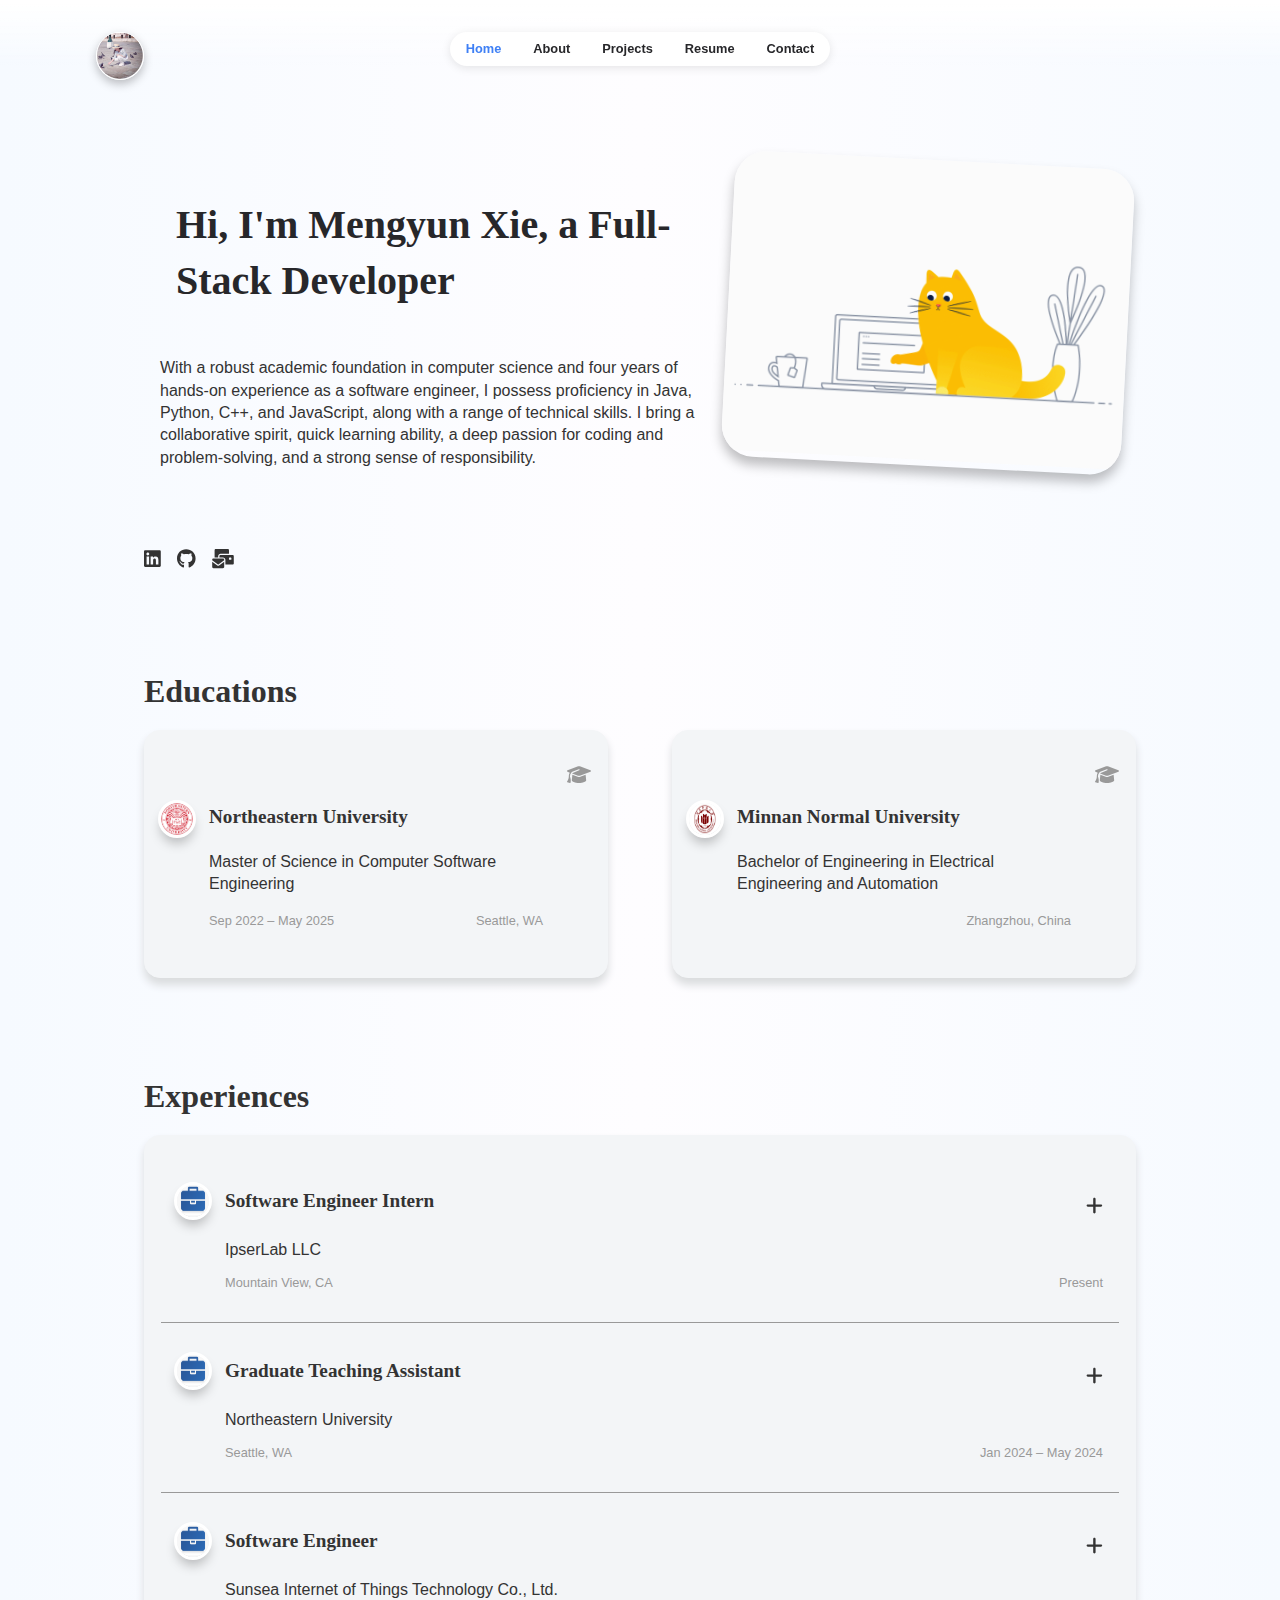
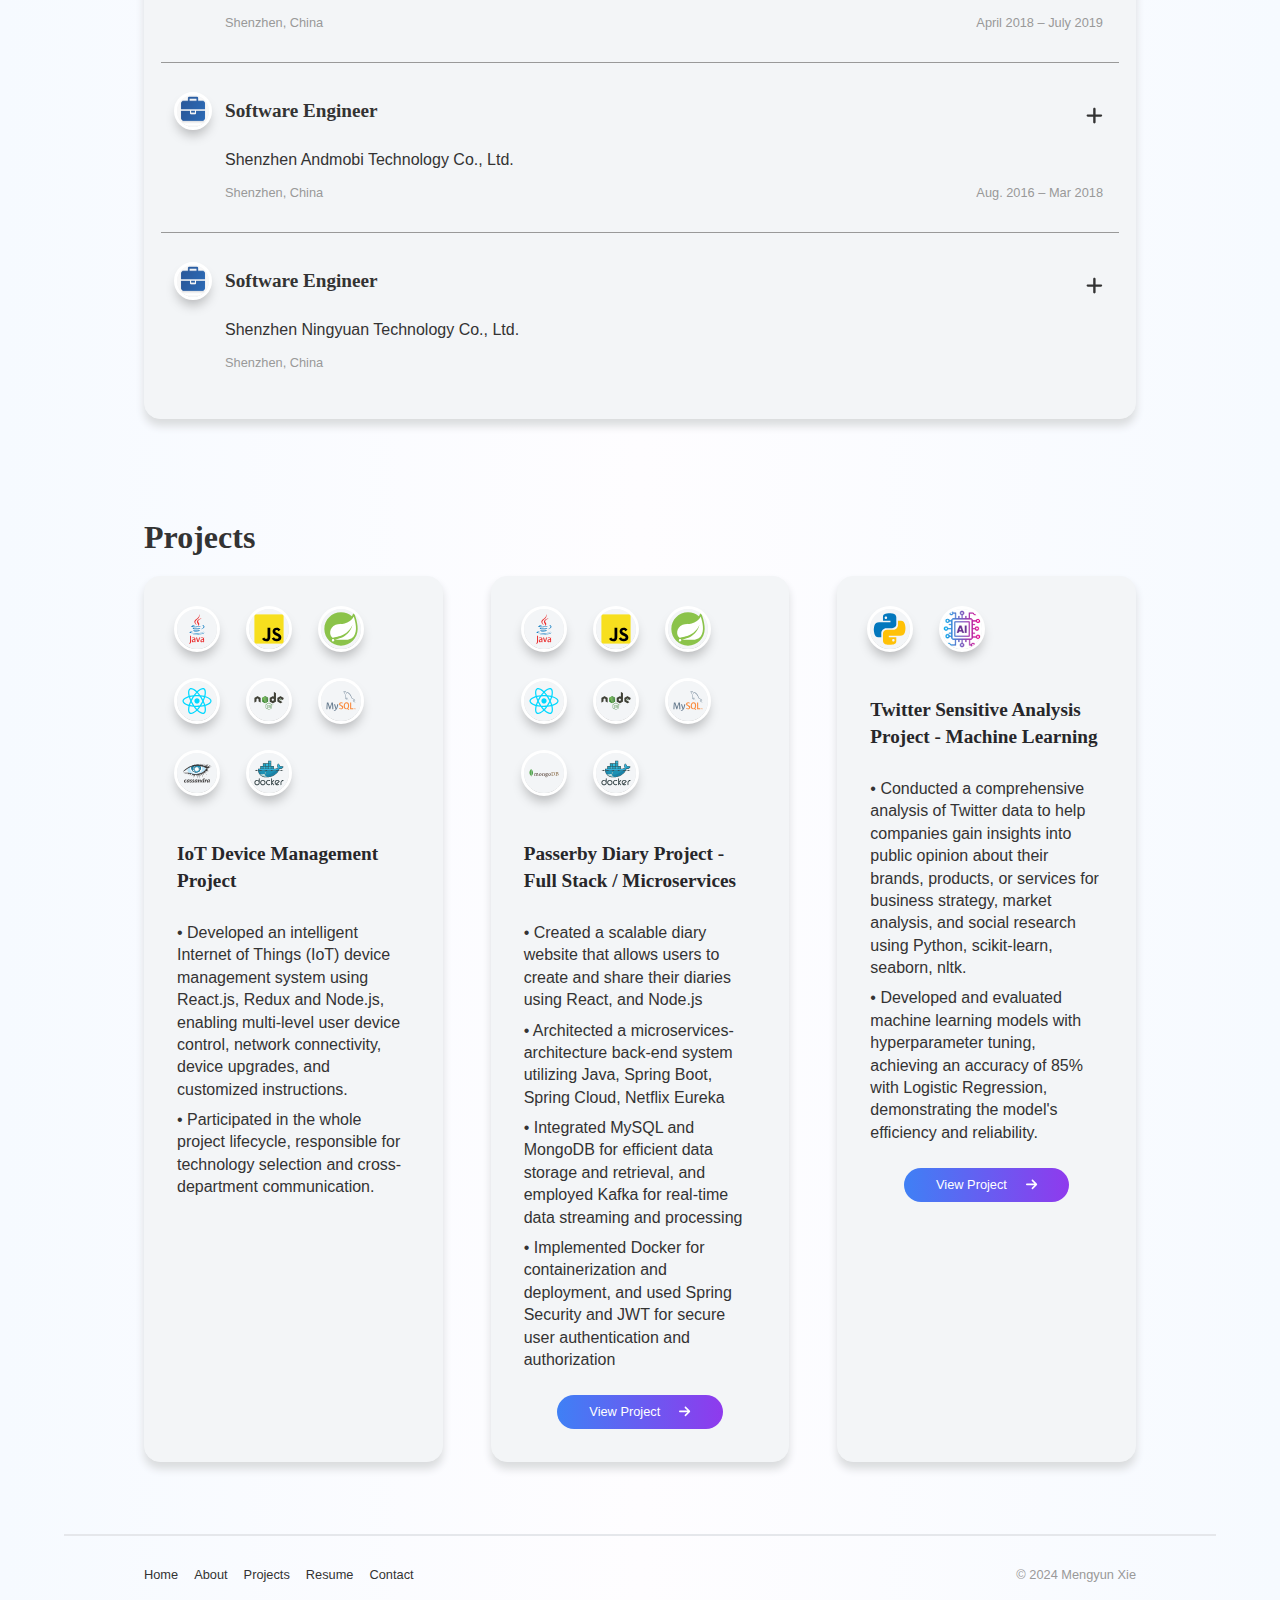
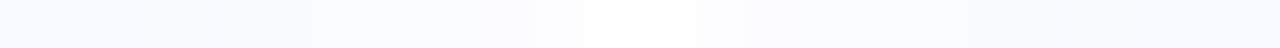
==== commit 8bcce76c: "updat resume" ====
--- a/index.html
+++ b/index.html
@@ -1 +1 @@
-<!doctype html><html lang="en"><head><meta charset="utf-8"/><link rel="icon" href="/favicon.ico"/><meta name="viewport" content="width=device-width,initial-scale=1"/><meta name="theme-color" content="#000000"/><title>Reactfolio</title><script defer="defer" src="/static/js/main.db80837f.js"></script><link href="/static/css/main.8493929e.css" rel="stylesheet"></head><body><noscript>You need to enable JavaScript to run this app.</noscript><div id="root"></div></body></html>+<!doctype html><html lang="en"><head><meta charset="utf-8"/><link rel="icon" href="/favicon.ico"/><meta name="viewport" content="width=device-width,initial-scale=1"/><meta name="theme-color" content="#000000"/><title>Reactfolio</title><script defer="defer" src="/static/js/main.39c33b92.js"></script><link href="/static/css/main.ff3e6472.css" rel="stylesheet"></head><body><noscript>You need to enable JavaScript to run this app.</noscript><div id="root"></div></body></html>--- a/static/css/main.ff3e6472.css
+++ b/static/css/main.ff3e6472.css
@@ -0,0 +1,2 @@
+:root{--primary-color:#27272a;--secondary-color:#333;--grey-color:#999;--quaternary-color:#e5e7eb;--link-color:#3f80f5;--white-color:#fff;--card-bg-color:#f3f5f7;--card-shadow-color:#dadcde;--purple-color:#8f3aed;--blue-color:#3f80f5;--line-height-small:1.2;--line-height-middle:1.4;--line-height-large:1.6;--font-size-small:0.8rem;--font-size:1rem;--font-size-large:1.2rem;--font-size-pro:2rem;--font-size-max:2.5rem;--gap-0:0;--gap-small:0.5rem;--gap-middle:1rem;--gap-large:2rem;--primary-font:Graphik Web,Helvetica Neue,Helvetica,Arial,Verdana,sans-serif;--title-font:Means Web,Georgia,Times,Times New Roman,serif}*,:after,:before{box-sizing:border-box;margin:0}body,html{background-image:linear-gradient(270deg,#f6faff 0,#fefdff 50%,#f6faff);font-family:Graphik Web,Helvetica Neue,Helvetica,Arial,Verdana,sans-serif;font-family:var(--primary-font);font-size:1rem;font-size:var(--font-size);line-height:1.4;line-height:var(--line-height-middle);text-align:center}#root{height:100%}code{font-family:source-code-pro,Menlo,Monaco,Consolas,Courier New,monospace}.footer{font-size:var(--font-size-small);margin-top:3rem;padding-bottom:2rem;padding-top:2rem}.footer,.footer-links{align-items:center;display:flex;justify-content:space-between}.footer-links{gap:1rem;list-style:none;padding:0}.footer-links a{color:var(--secondary-color);text-decoration:none}.footer-links a:hover{color:var(--link-color)}.footer-credits-text{color:var(--grey-color)}@media (max-width:768px){.footer{flex-direction:column}.footer-credits{margin-top:2rem}}.nav{left:0;position:fixed;top:0;width:100%;z-index:999}.nav-container{align-items:center;background:linear-gradient(180deg,#fff,#0000);display:flex;justify-content:center;margin:0;padding:2rem 0 0}.nav-logo-container{animation-duration:var(--animate-duration);animation-fill-mode:both;border:1px solid #fff;border-radius:50%;box-shadow:0 4px 10px #00000040;height:3rem;left:6rem;position:absolute;top:2rem;width:3rem}.nav-logo-container:hover{animation-name:pulse;animation-timing-function:ease-in-out}.nav-logo{display:block;height:100%;margin:0;padding:0;width:100%}.navbar{align-items:center;display:flex;justify-content:center;margin:0 auto}.nav-background{background:#fff;border-radius:3rem;box-shadow:0 2px 10px #0000001a}.nav-list{align-items:center;display:flex;gap:1rem;justify-content:space-between;list-style:none;padding:0 .5rem}.nav-item{font-size:var(--font-size-small);font-weight:700;padding:0}.nav-item .nav-item-link{color:var(--primary-color);display:inline-block;padding:.5rem;text-decoration:none}.nav-item.active .nav-item-link{color:var(--link-color)!important}.nav-item .nav-item-link:hover{color:var(--link-color);transition:color .3s ease-in-out}@media (max-width:1024px){.nav-container{margin:0 2rem}.nav-logo-container{left:3rem}.navbar{margin:0}.nav-item{font-size:var(--font-size-small)}}@media (max-width:768px){.nav-container{margin:0}.nav-logo-container{height:2rem;left:.5rem;top:2.2rem;width:2rem}.nav-list{gap:.4rem}.nav-item .nav-item-link{padding:.4rem}}@media (max-width:420px){.nav-container{padding:4rem 0 0}.nav-logo-container{top:1rem}}.educations{display:flex;flex-wrap:wrap;gap:2rem;justify-content:space-between;width:100%}.education-card{animation-duration:var(--animate-duration);animation-fill-mode:both;background-color:var(--card-bg-color);border:1px solid var(--card-bg-color);border-radius:1rem;box-shadow:0 .4rem .5rem 0 var(--card-shadow-color);display:flex;flex-direction:column;padding:2rem 1rem;place-items:center;width:calc(50% - 2rem)}.education-card:hover{animation-name:zoomAnimation;animation-timing-function:ease-in-out}.education-card:hover .education-card-link{color:var(--link-color);transition:color .3s ease-in-out}.education-card-header{align-items:center;display:flex;justify-content:flex-end;width:100%}.education-card-icon{color:var(--grey-color);font-size:var(--font-size-large)}.education-body{margin-bottom:1rem;padding-top:.8rem;width:100%}.education-header{align-items:center;display:flex;font-family:var(--title-font);padding-bottom:.5rem}.education-image{border-radius:50%;box-shadow:0 .5rem .7rem #00000040;height:2rem;outline:.2rem solid #fff;width:2rem}.education-title{font-size:var(--font-size-large);font-weight:700;margin-top:-3px;padding-left:1rem;text-decoration:none}.education-subtitle,.education-title{color:var(--secondary-color);text-align:left}.education-subtitle{padding:.5rem 3rem 0}.education-duration{align-items:center;color:var(--grey-color);display:flex;font-size:var(--font-size-small);justify-content:space-between;padding:1rem 3rem 0}@media (max-width:768px){.education-card{width:100%}}.accordion__header{display:flex;flex-direction:column;justify-content:flex-start;text-align:left}.accordion__header__title{font-size:var(--font-size-large);font-weight:700;justify-content:space-between}.accordion__header__logo,.accordion__header__title{align-items:center;display:flex;font-family:var(--title-font)}.accordion__header__logo{padding-bottom:.5rem}.header__logo-image{border-radius:50%;box-shadow:0 .5rem .7rem #00000040;height:2rem;outline:.2rem solid #fff;width:2rem}.header__title-link{color:var(--secondary-color);font-size:var(--font-size-large);font-weight:700;padding:0 1rem;text-align:left;text-decoration:none}.accordion__header__subtitle{color:var(--secondary-color);font-size:var(--font-size);padding:1rem 0 0 3rem;text-align:left}.accordion__header__info{align-items:center;color:var(--grey-color);display:flex;font-size:var(--font-size-small);justify-content:space-between;padding:1rem 0 0 3rem}.accordion__toggle{align-items:stretch;background-color:var(--card-bg-color);border:0;border-radius:0;border-top:1px solid var(--grey-color);color:var(--primary-color);color:var(--secondary-color);cursor:pointer;display:flex;flex-direction:column;font-size:var(--font-size-large);justify-content:center;padding:2rem 1rem;text-align:left;text-decoration:none;width:100%}.accordion__toggle:hover,.accordion__toggle:hover .header__title-link{color:var(--link-color)}.accordion__toggle[aria-expanded=true]{border-bottom:1px solid var(--card-bg-color)}.accordion__header:first-of-type .accordion__toggle{border-top:1px solid var(--card-bg-color)}.accordion__icon{color:inherit}.according__panel{border-radius:.3rem;font-size:var(--font-size);margin:0 0 2rem;padding:0 1rem 2rem 3rem;text-align:left}.accordion__detail{margin-top:var(--gap-small)}.works-list{background-color:var(--card-bg-color);border:1px solid var(--card-bg-color);border-radius:1rem;box-shadow:0 .4rem .5rem 0 var(--card-shadow-color);overflow:hidden;padding:1rem;width:100%}.projects-list{display:flex;flex-wrap:wrap;gap:2rem;justify-content:space-between;padding-bottom:1.5rem;width:100%}.project{animation-duration:var(--animate-duration);animation-fill-mode:both;background-color:var(--card-bg-color);border:1px solid var(--card-bg-color);border-radius:1rem;box-shadow:0 .4rem .5rem 0 var(--card-shadow-color);padding:2rem;width:calc(33.33333% - 2rem)}.project:hover{animation-name:zoomAnimation;animation-timing-function:ease-in-out}.project-logo{display:flex;flex-direction:row;flex-wrap:wrap;gap:2rem;width:100%}.project-logo-box{border-radius:50%;box-shadow:0 .5rem .7rem #00000040;height:2.5rem;outline:.2rem solid #fff;overflow:hidden;width:2.5rem}.project-logo .project-logo-img{width:100%}.project-title{color:var(--primary-color);font-family:var(--title-font);font-size:var(--font-size-large);font-weight:700;margin-bottom:1em;padding-top:3rem;text-align:left}.project-description{color:var(--secondary-color);text-align:left}.project-description-item{padding-top:.5rem}.project-link{align-items:center;background-image:linear-gradient(to right,var(--blue-color) 0,var(--purple-color) 100%);border-radius:2rem;color:var(--white-color);display:inline-flex;font-size:var(--font-size-small);margin-top:1.5rem;padding:.5rem 2rem;text-decoration:none}.project-link:hover{box-shadow:0 .4rem .5rem 0 var(--card-shadow-color);transition:box-shadow .3s ease-in-out}.project .project-link-text{padding-right:1.2rem}@media (max-width:1024px){.project{width:calc(50% - 2rem)}}@media (max-width:768px){.project{width:100%}}.home-container{padding-top:8rem}.home-first-area{align-items:center;display:flex;justify-content:space-between}.home-first-area-left-side{align-items:flex-start;display:flex;flex-direction:column}.home-title{padding:0 2rem;text-align:left}.home-subtitle{padding:.5rem 1rem;text-align:left}.home-first-area-right-side{align-items:center;display:flex}.home-image-container{margin-bottom:3rem;width:25rem}.home-image-wrapper{animation-duration:var(--animate-duration);animation-fill-mode:both;border-radius:2rem;box-shadow:0 .5rem .7rem #00000040;overflow:hidden;transform:rotate(3deg);transform-origin:top center;transition:transform .2s ease-in-out}.home-image-wrapper:hover{animation-name:swing}.home-image-wrapper img{width:100%}.home-socials{align-items:center;display:flex;gap:1rem;justify-content:left;padding-top:2rem}.home-social-link{animation-duration:var(--animate-duration);animation-fill-mode:both;color:var(--secondary-color);font-size:var(--font-size-large);margin:0;padding:0}.home-social-link:hover{animation-name:pulse;animation-timing-function:ease-in-out;color:var(--link-color)}.home-after-title{display:flex}.home-session-title{color:var(--secondary-color);font-family:var(--title-font);font-size:var(--font-size-pro);padding:2rem 0 1rem;text-align:left}.home-session{padding-top:4rem}@media (max-width:1024px){.home-first-area{flex-direction:column}.home-first-area-left-side{align-items:flex-start;display:flex;flex-direction:column;order:2;width:100%}.home-title{margin-top:1rem;order:2;padding:0 1rem}.home-subtitle{margin-top:1rem;order:3}.home-first-area-right-side{justify-content:center;order:1;width:100%}.home-after-title{flex-direction:column}}.social{padding-bottom:.5rem}.social .social-link{align-items:center;animation-duration:var(--animate-duration);animation-fill-mode:both;display:flex;text-align:center;text-decoration:none}.social-icon{color:var(--secondary-color)}.social-link:hover{animation-name:zoomAnimation;animation-timing-function:ease-in-out}.social-text{color:var(--secondary-color);font-size:var(--font-size-small);font-weight:600;padding-left:.3rem}.about-container{display:flex;flex-direction:column;height:100%;margin:0;padding-top:8rem;text-align:left}.about-main{display:flex}.about-right-side{flex-basis:150rem;padding:1rem}.about-subtitle,.about-title{width:100%}.about-subtitle-item{margin-top:.5rem}.about-left-side{display:flex;flex-basis:20rem;flex-direction:column}.about-image-container{width:15rem}.about-image-wrapper{animation-duration:var(--animate-duration);animation-fill-mode:both;border-radius:10%;box-shadow:0 .5rem .7rem #00000040;display:inline-block;overflow:hidden;transform:rotate(3deg);transform-origin:top center;transition:transform .2s ease-in-out;width:100%}.about-image-wrapper:hover{animation-name:swing}.about-image-wrapper img{display:block;width:100%}.about-socials{padding-bottom:3rem;padding-top:3rem}.about-socials-mobile{display:none}@media (max-width:1024px){.about-logo{z-index:100}.about-main{flex-direction:column}.about-subtitle{padding-top:1.5rem}.about-left-side{align-items:center;flex-basis:100%;order:1}.about-right-side{flex-basis:100%;order:2}.about-image-container{padding-bottom:2rem}.about-socials{display:none}.about-socials-mobile{display:flex;padding-top:2rem}}.projects-container{display:flex;flex-direction:column;height:100%;margin:0;padding-top:8rem}.projects-subtitle{margin-bottom:2rem;text-align:left}@media (max-width:768px){.projects-container{padding-top:5rem}}:root{--rpv-core__annotation--link-hover-background-color:#ff03;--rpv-core__annotation-popup-wrapper-background-color:#faf089;--rpv-core__annotation-popup-wrapper-box-shadow:0 10px 15px -3px #0000001a,0 4px 6px -2px #0000000d;--rpv-core__annotation-popup-content-border-top-color:#1a202c;--rpv-core__arrow-border-color:#0000004d;--rpv-core__asking-password-color:#000;--rpv-core__asking-password-wrapper-background-color:#fff;--rpv-core__asking-password-wrapper-border-color:#0000004d;--rpv-core__button-background-color:#0000004d;--rpv-core__button-color:#000;--rpv-core__doc-error-background-color:#fff;--rpv-core__doc-error-text-background-color:#c02424;--rpv-core__doc-error-text-color:#fff;--rpv-core__doc-loading-background-color:#fff;--rpv-core__full-screen-target-background-color:#fff;--rpv-core__inner-page-background-color:#fff;--rpv-core__menu-divider-border-bottom-color:#0000004d;--rpv-core__menu-item-color:#000;--rpv-core__menu-item--hover-background-color:#0000001a;--rpv-core__menu-item--disabled-color:#0000004d;--rpv-core__minimal-button-color:#000;--rpv-core__minimal-button--hover-background-color:#0000001a;--rpv-core__minimal-button--disabled-color:#0000004d;--rpv-core__minimal-button--selected-background-color:#0000001a;--rpv-core__modal-body-background-color:#fff;--rpv-core__modal-body-border-color:#0000004d;--rpv-core__modal-overlay-background-color:#00000080;--rpv-core__page-layer-box-shadow:2px 2px 8px 0 #0003;--rpv-core__popover-body-background-color:#fff;--rpv-core__popover-body-border-color:#0000004d;--rpv-core__popover-body-color:#000;--rpv-core__primary-button-background-color:#2566e8;--rpv-core__primary-button-color:#fff;--rpv-core__progress-bar-background-color:#0000001a;--rpv-core__progress-bar-progress-background-color:#2566e8;--rpv-core__progress-bar-progress-color:#fff;--rpv-core__separator-border-bottom-color:#0000004d;--rpv-core__spinner-border-color:#0006;--rpv-core__spinner-border-transparent-color:#0000;--rpv-core__splitter-background-color:#0000;--rpv-core__splitter--hover-background-color:#0003;--rpv-core__text-layer-text--selection-background-color:#00f;--rpv-core__text-layer-text--selection-color:#0000;--rpv-core__textbox-background-color:#fff;--rpv-core__textbox-border-color:#0003;--rpv-core__textbox-color:#000;--rpv-core__tooltip-body-background-color:#000;--rpv-core__tooltip-body-color:#fff}.rpv-core__viewer--dark{--rpv-core__asking-password-background-color:#363636;--rpv-core__asking-password-color:#fff;--rpv-core__asking-password-wrapper-border-color:#191919;--rpv-core__asking-password-wrapper-background-color:#191919;--rpv-core__button-background-color:#171717;--rpv-core__button-color:#fff;--rpv-core__doc-error-background-color:#191919;--rpv-core__doc-error-text-background-color:#c02323;--rpv-core__doc-error-text-color:#fff;--rpv-core__doc-loading-background-color:#191919;--rpv-core__full-screen-target-background-color:#1a1a1a;--rpv-core__inner-page-background-color:#1a1a1a;--rpv-core__menu-divider-border-bottom-color:#000;--rpv-core__menu-item-color:#fff;--rpv-core__menu-item--hover-background-color:#2566e8;--rpv-core__menu-item--disabled-color:#5e5e5e;--rpv-core__minimal-button-color:#fff;--rpv-core__minimal-button--disabled-color:#5e5e5e;--rpv-core__minimal-button--hover-background-color:#191919;--rpv-core__minimal-button--selected-background-color:#1657bb;--rpv-core__modal-body-background-color:#363636;--rpv-core__primary-button-background-color:#2566e8;--rpv-core__popover-body-background-color:#363636;--rpv-core__popover-body-color:#fff;--rpv-core__progress-bar-background-color:#000;--rpv-core__separator-border-bottom-color:#000;--rpv-core__spinner-border-color:#fff;--rpv-core__splitter-background-color:#1a1a1a;--rpv-core__splitter--hover-background-color:#2566e8;--rpv-core__textbox-background-color:#121212;--rpv-core__textbox-border-color:#121212;--rpv-core__textbox-color:#fff;--rpv-core__tooltip-body-background-color:#414141;--rpv-core__tooltip-body-color:#fff}.rpv-core__annotation{position:absolute}.rpv-core__annotation-layer{z-index:1}.rpv-core__arrow{border-bottom:1px solid #0000004d;border-bottom:1px solid var(--rpv-core__arrow-border-color);border-left-color:#0000004d;border-left-color:var(--rpv-core__arrow-border-color);border-right:1px solid #0000004d;border-right:1px solid var(--rpv-core__arrow-border-color);border-top-color:#0000004d;border-top-color:var(--rpv-core__arrow-border-color);height:10px;position:absolute;width:10px;z-index:0}.rpv-core__arrow--tl{bottom:0;left:0;transform:translate(50%,50%) rotate(45deg)}.rpv-core__arrow--tc{left:50%}.rpv-core__arrow--tc,.rpv-core__arrow--tr{bottom:0;transform:translate(-50%,50%) rotate(45deg)}.rpv-core__arrow--tr{right:0}.rpv-core__arrow--rt{left:0;top:0;transform:translate(-50%,50%) rotate(135deg)}.rpv-core__arrow--rc{top:50%}.rpv-core__arrow--rb,.rpv-core__arrow--rc{left:0;transform:translate(-50%,-50%) rotate(135deg)}.rpv-core__arrow--rb{bottom:0}.rpv-core__arrow--bl{left:0;top:0;transform:translate(50%,-50%) rotate(225deg)}.rpv-core__arrow--bc{left:50%}.rpv-core__arrow--bc,.rpv-core__arrow--br{top:0;transform:translate(-50%,-50%) rotate(225deg)}.rpv-core__arrow--br{right:0}.rpv-core__arrow--lt{right:0;top:0;transform:translate(50%,50%) rotate(315deg)}.rpv-core__arrow--lc{top:50%}.rpv-core__arrow--lb,.rpv-core__arrow--lc{right:0;transform:translate(50%,-50%) rotate(315deg)}.rpv-core__arrow--lb{bottom:0}.rpv-core__asking-password{background-color:var(--rpv-core__asking-password-background-color);border-radius:.25rem;color:#000;color:var(--rpv-core__asking-password-color);padding:2rem}.rpv-core__asking-password--rtl{direction:rtl}.rpv-core__asking-password-wrapper{align-items:center;background-color:#fff;background-color:var(--rpv-core__asking-password-wrapper-background-color);border:1px solid #0000004d;border:1px solid var(--rpv-core__asking-password-wrapper-border-color);display:flex;height:100%;justify-content:center;width:100%}.rpv-core__asking-password-message{margin:.5rem 0}.rpv-core__asking-password-body{align-items:center;display:flex;justify-content:center}.rpv-core__asking-password-input{width:15rem}.rpv-core__asking-password-input--ltr{margin-right:.5rem}.rpv-core__asking-password-input--rtl{margin-left:.5rem}.rpv-core__button{background-color:#0000004d;background-color:var(--rpv-core__button-background-color);border:none;border-radius:.25rem;color:#000;color:var(--rpv-core__button-color);cursor:pointer;height:2rem;padding:0 1rem}.rpv-core__button--rtl{direction:rtl}.rpv-core__canvas-layer{direction:ltr;left:0;overflow:hidden;position:absolute;top:0}.rpv-core__doc-error{align-items:center;background-color:#fff;background-color:var(--rpv-core__doc-error-background-color);display:flex;height:100%;justify-content:center}.rpv-core__doc-error--rtl{direction:rtl}.rpv-core__doc-error-text{background-color:#c02424;background-color:var(--rpv-core__doc-error-text-background-color);border-radius:.25rem;color:#fff;color:var(--rpv-core__doc-error-text-color);line-height:1.5;max-width:50%;padding:.5rem}.rpv-core__doc-loading{align-items:center;background-color:#fff;background-color:var(--rpv-core__doc-loading-background-color);display:flex;height:100%;justify-content:center;min-height:inherit;width:100%}.rpv-core__doc-loading--rtl{direction:rtl}.rpv-core__icon{fill:none;stroke:currentColor;stroke-linecap:round;stroke-linejoin:round;stroke-width:1;text-align:center}.rpv-core__icon--rtl{transform:scaleX(-1)}.rpv-core__inner-container{min-height:inherit}.rpv-core__inner-pages{overflow:auto}.rpv-core__inner-pages--rtl{direction:rtl}.rpv-core__inner-pages--single{overflow:hidden}.rpv-core__inner-page-container--single{overflow:auto}.rpv-core__inner-page{background-color:#fff;background-color:var(--rpv-core__inner-page-background-color)}.rpv-core__inner-page--single{align-items:center;display:flex;justify-content:center}.rpv-core__inner-page--dual-even{align-items:center;display:flex;justify-content:flex-end}.rpv-core__inner-page--dual-odd{align-items:center;display:flex;justify-content:flex-start}.rpv-core__inner-page--dual-cover{align-items:center;display:flex;justify-content:center}.rpv-core__inner-page--dual-cover-odd{align-items:center;display:flex;justify-content:flex-end}.rpv-core__inner-page--dual-cover-even{align-items:center;display:flex;justify-content:flex-start}.rpv-core__annotation--link a{height:100%;left:0;position:absolute;top:0;width:100%}.rpv-core__annotation--link a:hover{background-color:#ff03;background-color:var(--rpv-core__annotation--link-hover-background-color)}.rpv-core__menu{display:flex;flex-direction:column}.rpv-core__menu--rtl{direction:rtl;text-align:right}.rpv-core__menu-divider{border-bottom:1px solid #0000004d;border-bottom:1px solid var(--rpv-core__menu-divider-border-bottom-color);margin:.25rem 0}.rpv-core__menu-item{align-items:center;background-color:#0000;border:none;color:#000;color:var(--rpv-core__menu-item-color);cursor:pointer;display:flex;justify-content:center;padding:.25rem 0;width:100%}.rpv-core__menu-item:focus{outline:0}.rpv-core__menu-item:focus,.rpv-core__menu-item:hover{background-color:#0000001a;background-color:var(--rpv-core__menu-item--hover-background-color)}.rpv-core__menu-item-icon{align-items:center;display:flex}.rpv-core__menu-item-icon--ltr{padding-left:1rem;padding-right:.5rem}.rpv-core__menu-item-icon--rtl{padding-left:.5rem;padding-right:1rem}.rpv-core__menu-item-label{flex-grow:1;flex-shrink:1;white-space:nowrap}.rpv-core__menu-item-label--ltr{padding-right:2rem}.rpv-core__menu-item-label--rtl{padding-left:2rem}.rpv-core__menu-item-check--ltr{padding-right:1rem}.rpv-core__menu-item-check--rtl{padding-left:1rem}.rpv-core__menu-item--disabled{color:#0000004d;color:var(--rpv-core__menu-item--disabled-color)}.rpv-core__menu-item--disabled:hover{background-color:#0000}.rpv-core__menu-item--ltr{text-align:left}.rpv-core__menu-item--rtl{direction:rtl;text-align:right}.rpv-core__minimal-button{background-color:#0000;border:none;border-radius:.25rem;color:#000;color:var(--rpv-core__minimal-button-color);cursor:pointer;height:2rem;padding:0 .5rem}.rpv-core__minimal-button:hover{background-color:#0000001a;background-color:var(--rpv-core__minimal-button--hover-background-color)}.rpv-core__minimal-button--disabled{color:#0000004d;color:var(--rpv-core__minimal-button--disabled-color)}.rpv-core__minimal-button--rtl{direction:rtl}.rpv-core__minimal-button--selected{background-color:#0000001a;background-color:var(--rpv-core__minimal-button--selected-background-color)}.rpv-core__modal-body{background-color:#fff;background-color:var(--rpv-core__modal-body-background-color);border:1px solid #0000004d;border:1px solid var(--rpv-core__modal-body-border-color);border-radius:.25rem;margin:1rem;max-width:32rem;overflow:auto}.rpv-core__modal-body--rtl{direction:rtl}.rpv-core__modal-overlay{background-color:#00000080;background-color:var(--rpv-core__modal-overlay-background-color);bottom:0;left:0;position:fixed;right:0;top:0;z-index:9999}.rpv-core__modal-overlay,.rpv-core__page-layer{align-items:center;display:flex;justify-content:center}.rpv-core__page-layer{overflow:visible;position:relative}.rpv-core__page-layer:after{bottom:.25rem;box-shadow:2px 2px 8px 0 #0003;box-shadow:var(--rpv-core__page-layer-box-shadow);content:"";left:.25rem;position:absolute;right:.25rem;top:.25rem}.rpv-core__page-layer--single{margin:0 auto}.rpv-core__page-size-calculator{align-items:center;display:flex;height:100%;justify-content:center;width:100%}.rpv-core__popover-body{border:1px solid #0000004d;border:1px solid var(--rpv-core__popover-body-border-color);border-radius:.25rem;color:#000;color:var(--rpv-core__popover-body-color);left:0;padding:.5rem 0;position:absolute;top:-9999px;z-index:9999}.rpv-core__popover-body,.rpv-core__popover-body-arrow{background-color:#fff;background-color:var(--rpv-core__popover-body-background-color)}.rpv-core__popover-body--rtl{direction:rtl}.rpv-core__popover-overlay{bottom:0;left:0;position:fixed;right:0;top:0}.rpv-core__annotation-popup-wrapper{background-color:#faf089;background-color:var(--rpv-core__annotation-popup-wrapper-background-color);box-shadow:0 10px 15px -3px #0000001a,0 4px 6px -2px #0000000d;box-shadow:var(--rpv-core__annotation-popup-wrapper-box-shadow);font-size:.75rem;padding:.25rem;word-break:break-word}.rpv-core__annotation-popup-wrapper--rtl{direction:rtl}.rpv-core__annotation-popup-title{font-weight:600;margin-bottom:.25rem}.rpv-core__annotation-popup-date{font-size:.5rem}.rpv-core__annotation-popup-content{border-top:1px solid #1a202c;border-top:1px solid var(--rpv-core__annotation-popup-content-border-top-color);max-height:16rem;overflow:auto;padding:.25rem}.rpv-core__primary-button{background-color:#2566e8;background-color:var(--rpv-core__primary-button-background-color);border:none;border-radius:.25rem;color:#fff;color:var(--rpv-core__primary-button-color);cursor:pointer;height:2rem;padding:0 1rem}.rpv-core__primary-button--rtl{direction:rtl}.rpv-core__progress-bar{background-color:#0000001a;background-color:var(--rpv-core__progress-bar-background-color);border-radius:9999px;padding:.125rem}.rpv-core__progress-bar--rtl{direction:rtl}.rpv-core__progress-bar-progress{align-items:center;background-color:#2566e8;background-color:var(--rpv-core__progress-bar-progress-background-color);border-radius:9999px;color:#fff;color:var(--rpv-core__progress-bar-progress-color);display:flex;font-size:.75rem;height:.75rem;justify-content:center}.rpv-core__separator{border-bottom:1px solid #0000004d;border-bottom:1px solid var(--rpv-core__separator-border-bottom-color)}.rpv-core__spinner{border-bottom:2px solid #0000;border-bottom:2px solid var(--rpv-core__spinner-border-transparent-color);border-left:2px solid #0000;border-left:2px solid var(--rpv-core__spinner-border-transparent-color);border-radius:9999px;border-right:2px solid #0006;border-right:2px solid var(--rpv-core__spinner-border-color);border-top:2px solid #0006;border-top:2px solid var(--rpv-core__spinner-border-color)}.rpv-core__spinner--animating{animation-duration:.4s;animation-iteration-count:infinite;animation-name:rpv-core__spinner-transform;animation-timing-function:linear}@keyframes rpv-core__spinner-transform{0%{transform:rotate(0deg)}to{transform:rotate(1turn)}}.rpv-core__splitter{background-color:initial;background-color:var(--rpv-core__splitter-background-color);cursor:ew-resize;height:100%;width:.25rem}.rpv-core__splitter--resizing,.rpv-core__splitter:hover{background-color:#0003;background-color:var(--rpv-core__splitter--hover-background-color);cursor:col-resize}.rpv-core__splitter-body--resizing{cursor:col-resize}.rpv-core__splitter-sibling--resizing{pointer-events:none;-webkit-user-select:none;user-select:none}.rpv-core__textbox{background-color:#fff;background-color:var(--rpv-core__textbox-background-color);border:1px solid #0003;border:1px solid var(--rpv-core__textbox-border-color);border-radius:.25rem;box-sizing:border-box;color:#000;color:var(--rpv-core__textbox-color);height:2rem;padding:0 .5rem;width:100%}.rpv-core__textbox--rtl{direction:rtl}.rpv-core__text-layer{height:100%;left:0;line-height:1;opacity:.2;position:absolute;top:0;width:100%;z-index:1}.rpv-core__text-layer span::selection{background-color:#00f;background-color:var(--rpv-core__text-layer-text--selection-background-color);color:#0000;color:var(--rpv-core__text-layer-text--selection-color)}.rpv-core__text-layer br::selection{color:#0000}.rpv-core__text-layer-text{color:#0000;cursor:text;position:absolute;transform-origin:0 0;white-space:pre}.rpv-core__tooltip-body{background-color:#000;background-color:var(--rpv-core__tooltip-body-background-color);border-radius:.25rem;color:#fff;color:var(--rpv-core__tooltip-body-color);left:0;max-width:20rem;position:absolute;text-align:center;top:-9999px;z-index:9999}.rpv-core__tooltip-body--rtl{direction:rtl}.rpv-core__tooltip-body-arrow{background-color:#000;background-color:var(--rpv-core__tooltip-body-background-color)}.rpv-core__tooltip-body-content{padding:.5rem}.rpv-core__display--block{display:block}.rpv-core__display--hidden{display:none}@media(min-width:640px){.rpv-core__display--hidden-small{display:none}.rpv-core__display--block-small{display:block}}@media(min-width:768px){.rpv-core__display--hidden-medium{display:none}.rpv-core__display--block-medium{display:block}}@media(min-width:1024px){.rpv-core__display--hidden-large{display:none}.rpv-core__display--block-large{display:block}}.rpv-core__viewer{min-height:inherit}.resume-container{height:100%;margin:0;padding-top:8rem}.resume-container,.resume-file-container{display:flex;flex-direction:column}.resume-file-btn{display:flex;justify-content:center}.resume-file-btn .resume-file-btn-link{align-items:center;background-image:linear-gradient(to right,var(--blue-color) 0,var(--purple-color) 100%);border-radius:2rem;color:var(--white-color);cursor:pointer;display:flex;font-size:var(--font-size-small);gap:.5rem;margin:var(--gap-middle);padding:var(--gap-small) var(--gap-large);text-decoration:none}.resume-file-btn .resume-file-btn-link:hover{box-shadow:0 .4rem .5rem 0 var(--card-shadow-color);transition:box-shadow .3s ease-in-out}.resume-file{width:100%}.contact-container{display:flex;flex-direction:column;justify-content:space-around;padding-top:8rem}.socials-container{display:flex;flex-direction:column;margin-top:5rem}.contact-socials{align-items:center;display:flex;justify-content:flex-end}.contact-subtitle a{color:var(--link-color);text-decoration:none}.not-found{height:100vh;overflow:hidden}.notfound-container{display:flex;flex-direction:column;height:100%;margin:0;padding-top:8rem}.notfound-message{align-items:center;display:flex;flex-direction:column;justify-content:center;left:50%;position:fixed;top:30%;transform:translate(-50%,-50%)}.notfound-title{color:var(--primary-color);font-size:var(--font-size-max);font-weight:700;padding-top:1rem}.not-found-message{color:var(--secondary-color);margin:2rem 0;text-align:center}.not-found-link{background-color:var(--link-color);border-radius:3rem;color:var(--white-color);padding:1rem 2rem;text-decoration:none;transition:all .3s ease-in-out}.not-found-link:hover{background-color:var(--white-color);box-shadow:2px 2px 8px #0000004d;color:var(--link-color)}@media (max-width:768px){.notfound-message{left:0;position:absolute;right:0;top:20%;transform:none;width:100%}.notfound-title{font-size:var(--font-size-pro)}.not-found-message{margin-top:1rem;width:100%}.not-found-link{padding:1rem}}::-webkit-scrollbar{width:10px}::-webkit-scrollbar-track{background-color:#f1f1f1}::-webkit-scrollbar-thumb{background-color:#383636;border-radius:5px}::-webkit-scrollbar-thumb:hover{background-color:#000}.page-content{margin:0 4rem;padding:2rem 5rem;position:relative}.content-wrapper{margin:0 auto}.title{color:var(--primary-color);font-family:var(--title-font);font-size:var(--font-size-max);font-weight:700}.subtitle{color:var(--secondary-color);margin-top:2rem;padding-top:1rem}.page-footer{display:block}.page-footer:before{border-top:2px solid var(--quaternary-color);content:"";left:0;position:absolute;right:0}@media (max-width:1024px){.page-content{margin:0 2rem;padding:2rem}.content-wrapper{margin:0 auto;padding:0 1rem}.title{font-size:var(--font-size-pro)}}@media (max-width:768px){.page-content{border:0;margin:0;padding:2rem}.content-wrapper{margin:0 auto;padding:0}}:root{--animate-duration:1s;--animate-delay:1s;--animate-repeat:1}@keyframes zoomAnimation{0%{transform:scaleX(1)}40%{transform:scale3d(1.015,1.015,1.015)}to{transform:scale3d(1.015,1.015,1.015)}}@keyframes pulse{0%{transform:scaleX(1)}50%{transform:scale3d(1.1,1.1,1.1)}to{transform:scaleX(1)}}@keyframes swing{20%{transform:rotate(10deg)}40%{transform:rotate(-10deg)}60%{transform:rotate(5deg)}80%{transform:rotate(-5deg)}to{transform:rotate(3deg)}}.animated{animation-duration:1s;animation-duration:var(--animate-duration);animation-fill-mode:both}.swing{animation-name:swing;transform-origin:top center}.pulse{animation-name:pulse;animation-timing-function:ease-in-out}
+/*# sourceMappingURL=main.ff3e6472.css.map*/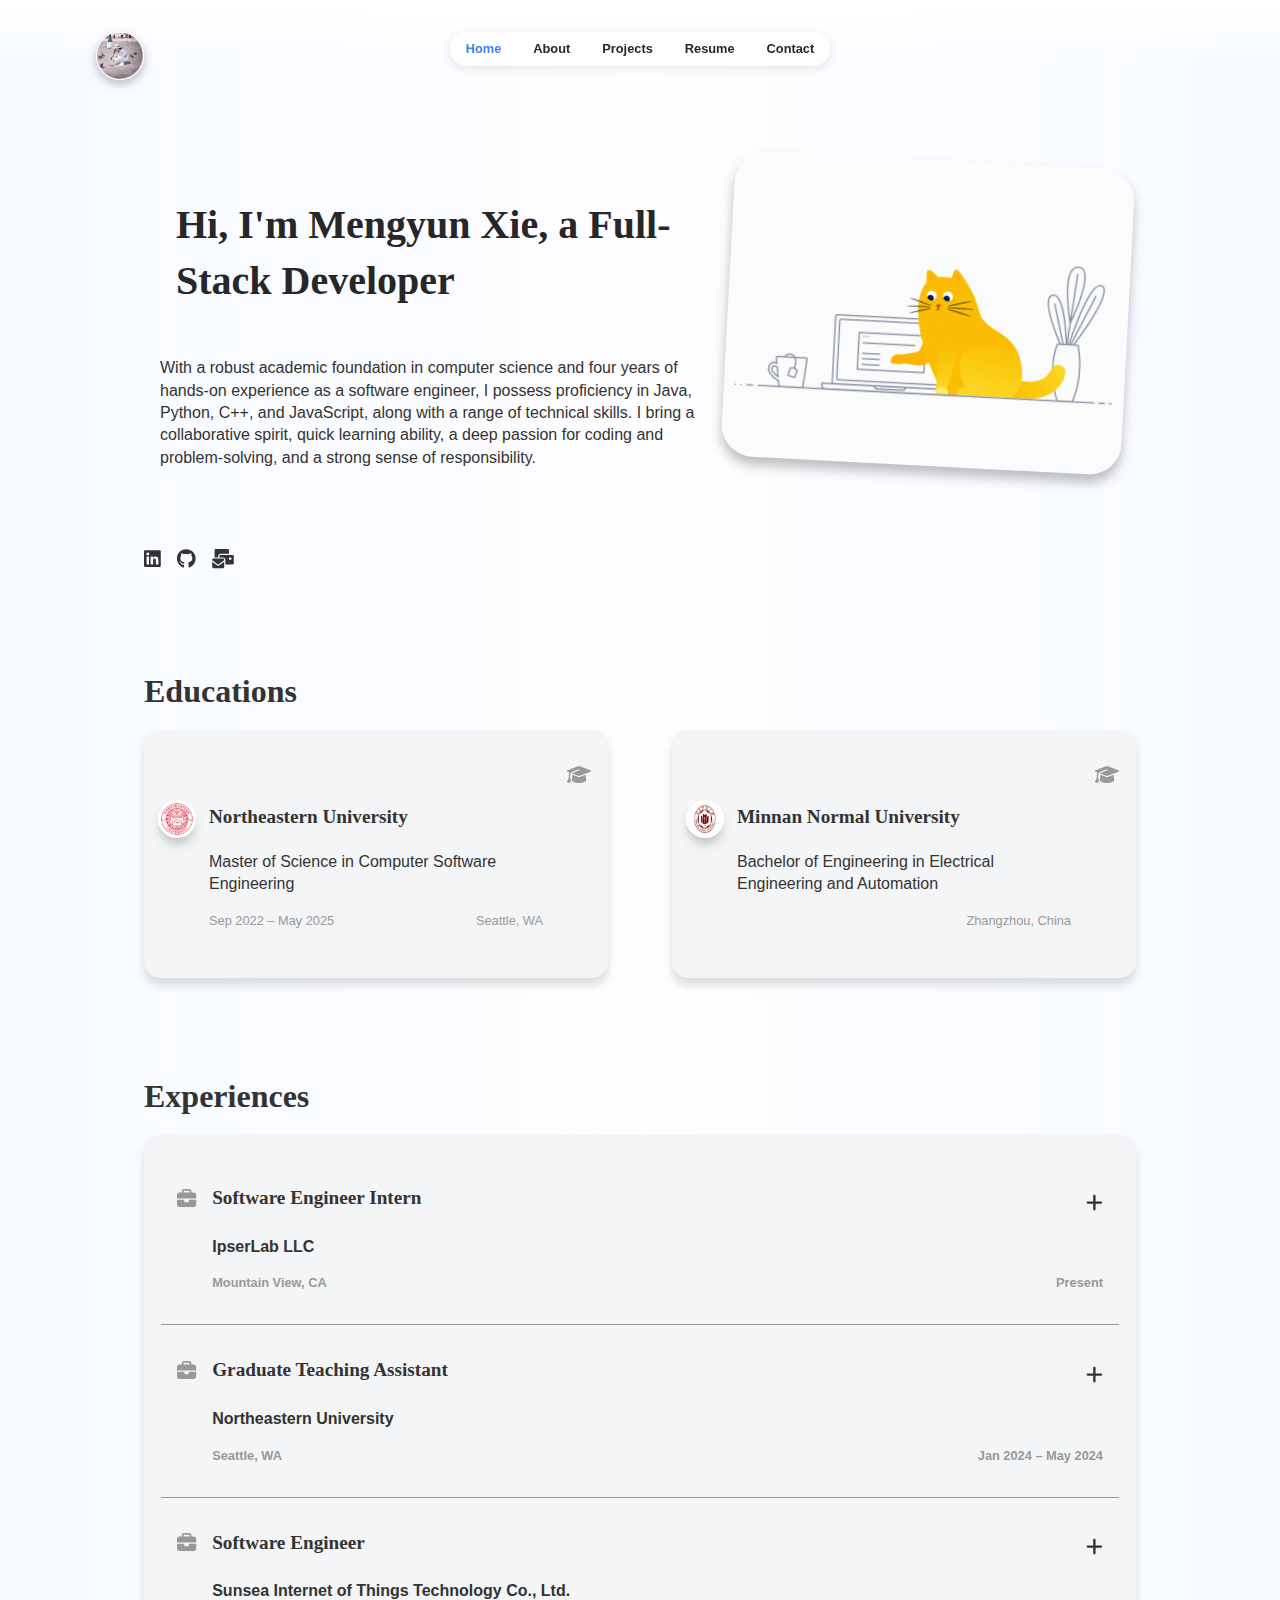
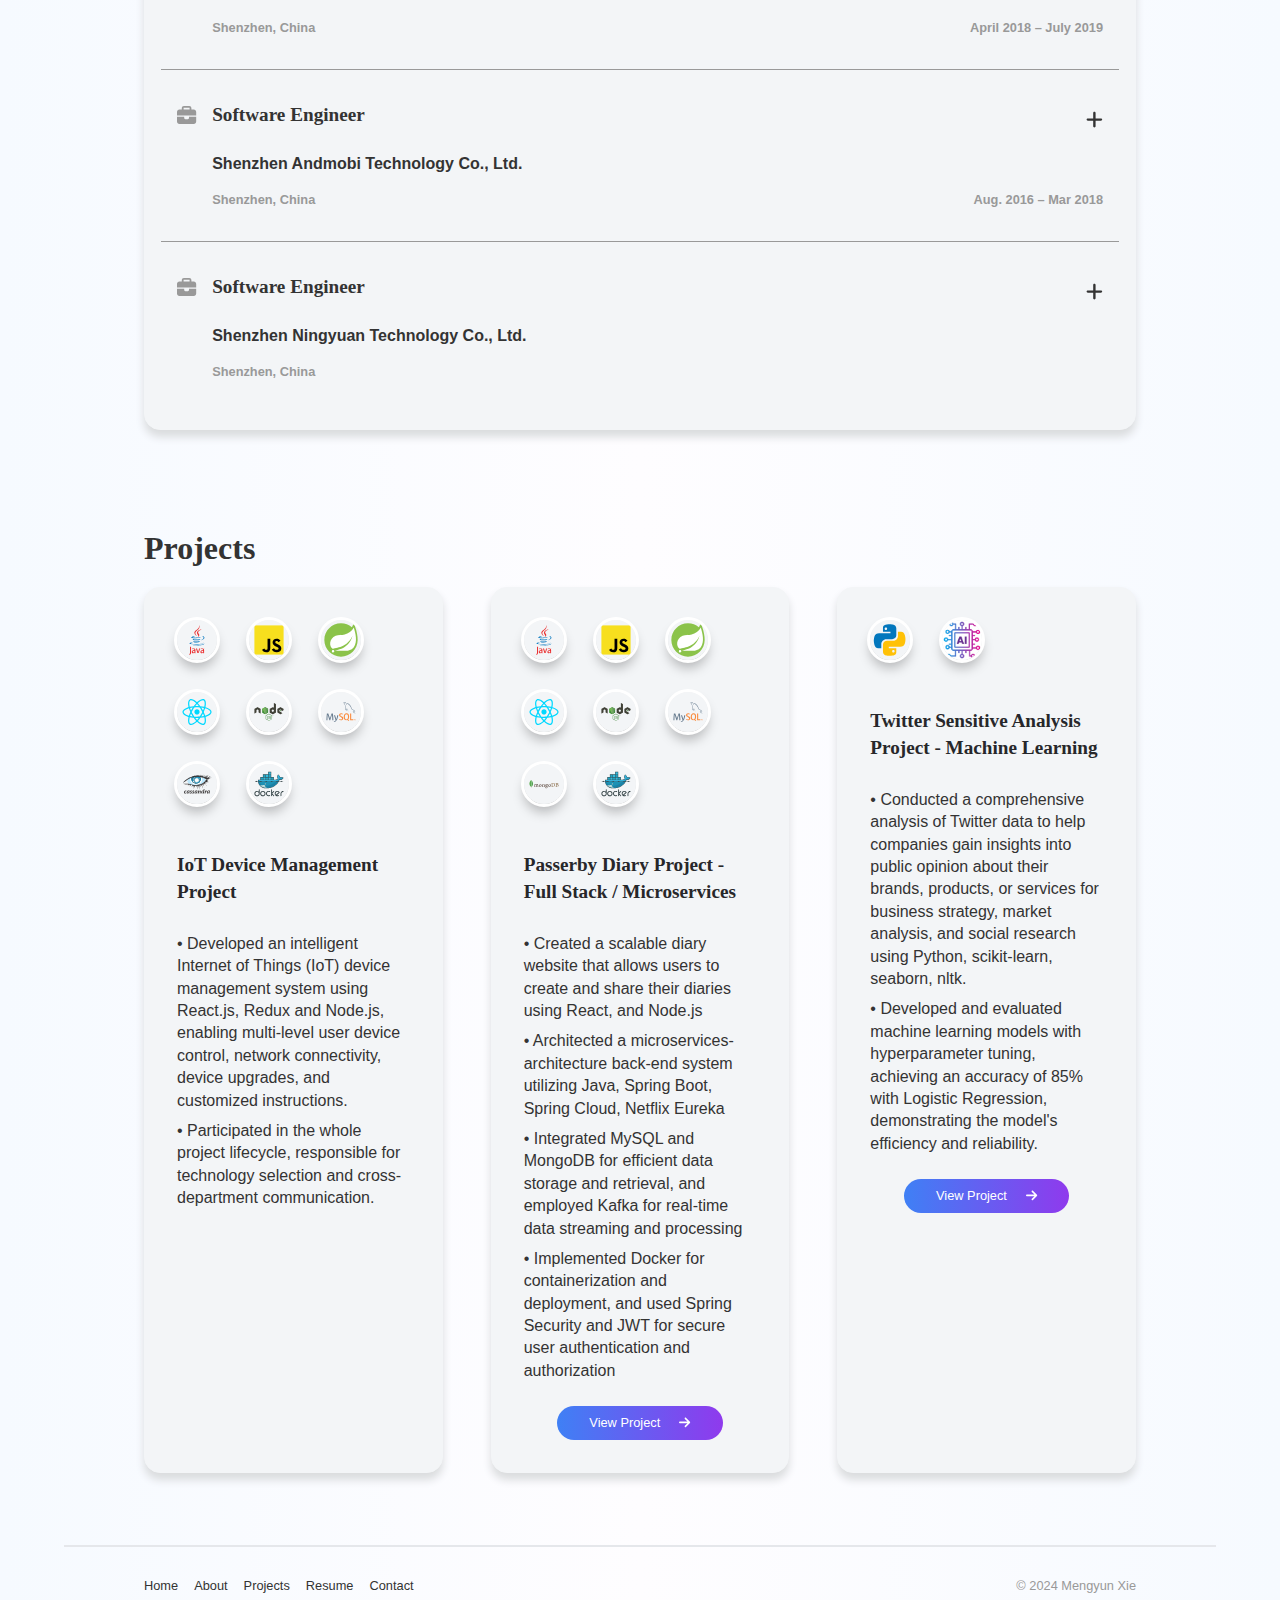
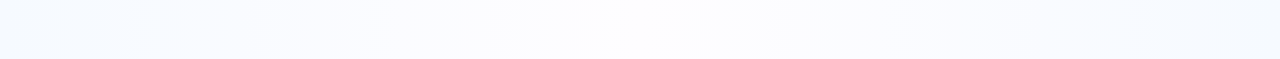
==== commit 001807ba: "updat resume" ====
--- a/index.html
+++ b/index.html
@@ -1 +1 @@
-<!doctype html><html lang="en"><head><meta charset="utf-8"/><link rel="icon" href="/favicon.ico"/><meta name="viewport" content="width=device-width,initial-scale=1"/><meta name="theme-color" content="#000000"/><title>Reactfolio</title><script defer="defer" src="/static/js/main.39c33b92.js"></script><link href="/static/css/main.ff3e6472.css" rel="stylesheet"></head><body><noscript>You need to enable JavaScript to run this app.</noscript><div id="root"></div></body></html>+<!doctype html><html lang="en"><head><meta charset="utf-8"/><link rel="icon" href="/favicon.ico"/><meta name="viewport" content="width=device-width,initial-scale=1"/><meta name="theme-color" content="#000000"/><title>Reactfolio</title><script defer="defer" src="/static/js/main.9e6e7047.js"></script><link href="/static/css/main.b559f784.css" rel="stylesheet"></head><body><noscript>You need to enable JavaScript to run this app.</noscript><div id="root"></div></body></html>--- a/static/css/main.b559f784.css
+++ b/static/css/main.b559f784.css
@@ -0,0 +1,2 @@
+:root{--primary-color:#27272a;--secondary-color:#333;--grey-color:#999;--quaternary-color:#e5e7eb;--link-color:#3f80f5;--white-color:#fff;--card-bg-color:#f3f5f7;--card-shadow-color:#dadcde;--purple-color:#8f3aed;--blue-color:#3f80f5;--line-height-small:1.2;--line-height-middle:1.4;--line-height-large:1.6;--font-size-small:0.8rem;--font-size:1rem;--font-size-large:1.2rem;--font-size-pro:2rem;--font-size-max:2.5rem;--gap-0:0;--gap-small:0.5rem;--gap-middle:1rem;--gap-large:2rem;--primary-font:Graphik Web,Helvetica Neue,Helvetica,Arial,Verdana,sans-serif;--title-font:Means Web,Georgia,Times,Times New Roman,serif}*,:after,:before{box-sizing:border-box;margin:0}body,html{background-image:linear-gradient(270deg,#f6faff 0,#fefdff 50%,#f6faff);font-family:Graphik Web,Helvetica Neue,Helvetica,Arial,Verdana,sans-serif;font-family:var(--primary-font);font-size:1rem;font-size:var(--font-size);line-height:1.4;line-height:var(--line-height-middle);text-align:center}#root{height:100%}code{font-family:source-code-pro,Menlo,Monaco,Consolas,Courier New,monospace}.footer{font-size:var(--font-size-small);margin-top:3rem;padding-bottom:2rem;padding-top:2rem}.footer,.footer-links{align-items:center;display:flex;justify-content:space-between}.footer-links{gap:1rem;list-style:none;padding:0}.footer-links a{color:var(--secondary-color);text-decoration:none}.footer-links a:hover{color:var(--link-color)}.footer-credits-text{color:var(--grey-color)}@media (max-width:768px){.footer{flex-direction:column}.footer-credits{margin-top:2rem}}.nav{left:0;position:fixed;top:0;width:100%;z-index:999}.nav-container{align-items:center;background:linear-gradient(180deg,#fff,#0000);display:flex;justify-content:center;margin:0;padding:2rem 0 0}.nav-logo-container{animation-duration:var(--animate-duration);animation-fill-mode:both;border:1px solid #fff;border-radius:50%;box-shadow:0 4px 10px #00000040;height:3rem;left:6rem;position:absolute;top:2rem;width:3rem}.nav-logo-container:hover{animation-name:pulse;animation-timing-function:ease-in-out}.nav-logo{display:block;height:100%;margin:0;padding:0;width:100%}.navbar{align-items:center;display:flex;justify-content:center;margin:0 auto}.nav-background{background:#fff;border-radius:3rem;box-shadow:0 2px 10px #0000001a}.nav-list{align-items:center;display:flex;gap:1rem;justify-content:space-between;list-style:none;padding:0 .5rem}.nav-item{font-size:var(--font-size-small);font-weight:700;padding:0}.nav-item .nav-item-link{color:var(--primary-color);display:inline-block;padding:.5rem;text-decoration:none}.nav-item.active .nav-item-link{color:var(--link-color)!important}.nav-item .nav-item-link:hover{color:var(--link-color);transition:color .3s ease-in-out}@media (max-width:1024px){.nav-container{margin:0 2rem}.nav-logo-container{left:3rem}.navbar{margin:0}.nav-item{font-size:var(--font-size-small)}}@media (max-width:768px){.nav-container{margin:0}.nav-logo-container{height:2rem;left:.5rem;top:2.2rem;width:2rem}.nav-list{gap:.4rem}.nav-item .nav-item-link{padding:.4rem}}@media (max-width:420px){.nav-container{padding:4rem 0 0}.nav-logo-container{top:1rem}}.educations{display:flex;flex-wrap:wrap;gap:2rem;justify-content:space-between;width:100%}.education-card{animation-duration:var(--animate-duration);animation-fill-mode:both;background-color:var(--card-bg-color);border:1px solid var(--card-bg-color);border-radius:1rem;box-shadow:0 .4rem .5rem 0 var(--card-shadow-color);display:flex;flex-direction:column;padding:2rem 1rem;place-items:center;width:calc(50% - 2rem)}.education-card:hover{animation-name:zoomAnimation;animation-timing-function:ease-in-out}.education-card:hover .education-card-link{color:var(--link-color);transition:color .3s ease-in-out}.education-card-header{align-items:center;display:flex;justify-content:flex-end;width:100%}.education-card-icon{color:var(--grey-color);font-size:var(--font-size-large)}.education-body{margin-bottom:1rem;padding-top:.8rem;width:100%}.education-header{align-items:center;display:flex;font-family:var(--title-font);padding-bottom:.5rem}.education-image{border-radius:50%;box-shadow:0 .5rem .7rem #00000040;height:2rem;outline:.2rem solid #fff;width:2rem}.education-title{font-size:var(--font-size-large);font-weight:700;margin-top:-3px;padding-left:1rem;text-decoration:none}.education-subtitle,.education-title{color:var(--secondary-color);text-align:left}.education-subtitle{padding:.5rem 3rem 0}.education-duration{align-items:center;color:var(--grey-color);display:flex;font-size:var(--font-size-small);justify-content:space-between;padding:1rem 3rem 0}@media (max-width:768px){.education-card{width:100%}}.accordion__header{display:flex;flex-direction:column;justify-content:flex-start;text-align:left}.accordion__header__title{font-size:var(--font-size-large);font-weight:700;justify-content:space-between}.accordion__header__logo,.accordion__header__title{align-items:center;display:flex;font-family:var(--title-font)}.accordion__header__logo{padding-bottom:.5rem}.header__logo-icon{color:var(--grey-color);font-size:var(--font-size-large)}.header__logo-image{border-radius:50%;box-shadow:0 .5rem .7rem #00000040;height:2rem;outline:.2rem solid #fff;width:2rem}.header__title-link{color:var(--secondary-color);font-size:var(--font-size-large);font-weight:700;padding:0 1rem;text-align:left;text-decoration:none}.accordion__header__subtitle{color:var(--secondary-color);font-size:var(--font-size);padding:1rem 0 0 2.2rem;text-align:left}.accordion__header__info{align-items:center;color:var(--grey-color);display:flex;font-size:var(--font-size-small);justify-content:space-between;padding:1rem 0 0 2.2rem}.accordion__toggle{align-items:stretch;background-color:var(--card-bg-color);border:0;border-radius:0;border-top:1px solid var(--grey-color);color:var(--primary-color);color:var(--secondary-color);cursor:pointer;display:flex;flex-direction:column;font-size:var(--font-size-large);justify-content:center;padding:2rem 1rem;text-align:left;text-decoration:none;width:100%}.accordion__toggle:hover,.accordion__toggle:hover .header__title-link{color:var(--link-color)}.accordion__toggle[aria-expanded=true]{border-bottom:1px solid var(--card-bg-color)}.accordion__header:first-of-type .accordion__toggle{border-top:1px solid var(--card-bg-color)}.accordion__icon{color:inherit}.according__panel{border-radius:.3rem;font-size:var(--font-size);margin:0 0 2rem;padding:0 1rem 2rem 3rem;text-align:left}.accordion__detail{margin-top:var(--gap-small)}.works-list{background-color:var(--card-bg-color);border:1px solid var(--card-bg-color);border-radius:1rem;box-shadow:0 .4rem .5rem 0 var(--card-shadow-color);overflow:hidden;padding:1rem;width:100%}.projects-list{display:flex;flex-wrap:wrap;gap:2rem;justify-content:space-between;padding-bottom:1.5rem;width:100%}.project{animation-duration:var(--animate-duration);animation-fill-mode:both;background-color:var(--card-bg-color);border:1px solid var(--card-bg-color);border-radius:1rem;box-shadow:0 .4rem .5rem 0 var(--card-shadow-color);padding:2rem;width:calc(33.33333% - 2rem)}.project:hover{animation-name:zoomAnimation;animation-timing-function:ease-in-out}.project-logo{display:flex;flex-direction:row;flex-wrap:wrap;gap:2rem;width:100%}.project-logo-box{border-radius:50%;box-shadow:0 .5rem .7rem #00000040;height:2.5rem;outline:.2rem solid #fff;overflow:hidden;width:2.5rem}.project-logo .project-logo-img{width:100%}.project-title{color:var(--primary-color);font-family:var(--title-font);font-size:var(--font-size-large);font-weight:700;margin-bottom:1em;padding-top:3rem;text-align:left}.project-description{color:var(--secondary-color);text-align:left}.project-description-item{padding-top:.5rem}.project-link{align-items:center;background-image:linear-gradient(to right,var(--blue-color) 0,var(--purple-color) 100%);border-radius:2rem;color:var(--white-color);display:inline-flex;font-size:var(--font-size-small);margin-top:1.5rem;padding:.5rem 2rem;text-decoration:none}.project-link:hover{box-shadow:0 .4rem .5rem 0 var(--card-shadow-color);transition:box-shadow .3s ease-in-out}.project .project-link-text{padding-right:1.2rem}@media (max-width:1024px){.project{width:calc(50% - 2rem)}}@media (max-width:768px){.project{width:100%}}.home-container{padding-top:8rem}.home-first-area{align-items:center;display:flex;justify-content:space-between}.home-first-area-left-side{align-items:flex-start;display:flex;flex-direction:column}.home-title{padding:0 2rem;text-align:left}.home-subtitle{padding:.5rem 1rem;text-align:left}.home-first-area-right-side{align-items:center;display:flex}.home-image-container{margin-bottom:3rem;width:25rem}.home-image-wrapper{animation-duration:var(--animate-duration);animation-fill-mode:both;border-radius:2rem;box-shadow:0 .5rem .7rem #00000040;overflow:hidden;transform:rotate(3deg);transform-origin:top center;transition:transform .2s ease-in-out}.home-image-wrapper:hover{animation-name:swing}.home-image-wrapper img{width:100%}.home-socials{align-items:center;display:flex;gap:1rem;justify-content:left;padding-top:2rem}.home-social-link{animation-duration:var(--animate-duration);animation-fill-mode:both;color:var(--secondary-color);font-size:var(--font-size-large);margin:0;padding:0}.home-social-link:hover{animation-name:pulse;animation-timing-function:ease-in-out;color:var(--link-color)}.home-after-title{display:flex}.home-session-title{color:var(--secondary-color);font-family:var(--title-font);font-size:var(--font-size-pro);padding:2rem 0 1rem;text-align:left}.home-session{padding-top:4rem}@media (max-width:1024px){.home-first-area{flex-direction:column}.home-first-area-left-side{align-items:flex-start;display:flex;flex-direction:column;order:2;width:100%}.home-title{margin-top:1rem;order:2;padding:0 1rem}.home-subtitle{margin-top:1rem;order:3}.home-first-area-right-side{justify-content:center;order:1;width:100%}.home-after-title{flex-direction:column}}.social{padding-bottom:.5rem}.social .social-link{align-items:center;animation-duration:var(--animate-duration);animation-fill-mode:both;display:flex;text-align:center;text-decoration:none}.social-icon{color:var(--secondary-color)}.social-link:hover{animation-name:zoomAnimation;animation-timing-function:ease-in-out}.social-text{color:var(--secondary-color);font-size:var(--font-size-small);font-weight:600;padding-left:.3rem}.about-container{display:flex;flex-direction:column;height:100%;margin:0;padding-top:8rem;text-align:left}.about-main{display:flex}.about-right-side{flex-basis:150rem;padding:1rem}.about-subtitle,.about-title{width:100%}.about-subtitle-item{margin-top:.5rem}.about-left-side{display:flex;flex-basis:20rem;flex-direction:column}.about-image-container{width:15rem}.about-image-wrapper{animation-duration:var(--animate-duration);animation-fill-mode:both;border-radius:10%;box-shadow:0 .5rem .7rem #00000040;display:inline-block;overflow:hidden;transform:rotate(3deg);transform-origin:top center;transition:transform .2s ease-in-out;width:100%}.about-image-wrapper:hover{animation-name:swing}.about-image-wrapper img{display:block;width:100%}.about-socials{padding-bottom:3rem;padding-top:3rem}.about-socials-mobile{display:none}@media (max-width:1024px){.about-logo{z-index:100}.about-main{flex-direction:column}.about-subtitle{padding-top:1.5rem}.about-left-side{align-items:center;flex-basis:100%;order:1}.about-right-side{flex-basis:100%;order:2}.about-image-container{padding-bottom:2rem}.about-socials{display:none}.about-socials-mobile{display:flex;padding-top:2rem}}.projects-container{display:flex;flex-direction:column;height:100%;margin:0;padding-top:8rem}.projects-subtitle{margin-bottom:2rem;text-align:left}@media (max-width:768px){.projects-container{padding-top:5rem}}:root{--rpv-core__annotation--link-hover-background-color:#ff03;--rpv-core__annotation-popup-wrapper-background-color:#faf089;--rpv-core__annotation-popup-wrapper-box-shadow:0 10px 15px -3px #0000001a,0 4px 6px -2px #0000000d;--rpv-core__annotation-popup-content-border-top-color:#1a202c;--rpv-core__arrow-border-color:#0000004d;--rpv-core__asking-password-color:#000;--rpv-core__asking-password-wrapper-background-color:#fff;--rpv-core__asking-password-wrapper-border-color:#0000004d;--rpv-core__button-background-color:#0000004d;--rpv-core__button-color:#000;--rpv-core__doc-error-background-color:#fff;--rpv-core__doc-error-text-background-color:#c02424;--rpv-core__doc-error-text-color:#fff;--rpv-core__doc-loading-background-color:#fff;--rpv-core__full-screen-target-background-color:#fff;--rpv-core__inner-page-background-color:#fff;--rpv-core__menu-divider-border-bottom-color:#0000004d;--rpv-core__menu-item-color:#000;--rpv-core__menu-item--hover-background-color:#0000001a;--rpv-core__menu-item--disabled-color:#0000004d;--rpv-core__minimal-button-color:#000;--rpv-core__minimal-button--hover-background-color:#0000001a;--rpv-core__minimal-button--disabled-color:#0000004d;--rpv-core__minimal-button--selected-background-color:#0000001a;--rpv-core__modal-body-background-color:#fff;--rpv-core__modal-body-border-color:#0000004d;--rpv-core__modal-overlay-background-color:#00000080;--rpv-core__page-layer-box-shadow:2px 2px 8px 0 #0003;--rpv-core__popover-body-background-color:#fff;--rpv-core__popover-body-border-color:#0000004d;--rpv-core__popover-body-color:#000;--rpv-core__primary-button-background-color:#2566e8;--rpv-core__primary-button-color:#fff;--rpv-core__progress-bar-background-color:#0000001a;--rpv-core__progress-bar-progress-background-color:#2566e8;--rpv-core__progress-bar-progress-color:#fff;--rpv-core__separator-border-bottom-color:#0000004d;--rpv-core__spinner-border-color:#0006;--rpv-core__spinner-border-transparent-color:#0000;--rpv-core__splitter-background-color:#0000;--rpv-core__splitter--hover-background-color:#0003;--rpv-core__text-layer-text--selection-background-color:#00f;--rpv-core__text-layer-text--selection-color:#0000;--rpv-core__textbox-background-color:#fff;--rpv-core__textbox-border-color:#0003;--rpv-core__textbox-color:#000;--rpv-core__tooltip-body-background-color:#000;--rpv-core__tooltip-body-color:#fff}.rpv-core__viewer--dark{--rpv-core__asking-password-background-color:#363636;--rpv-core__asking-password-color:#fff;--rpv-core__asking-password-wrapper-border-color:#191919;--rpv-core__asking-password-wrapper-background-color:#191919;--rpv-core__button-background-color:#171717;--rpv-core__button-color:#fff;--rpv-core__doc-error-background-color:#191919;--rpv-core__doc-error-text-background-color:#c02323;--rpv-core__doc-error-text-color:#fff;--rpv-core__doc-loading-background-color:#191919;--rpv-core__full-screen-target-background-color:#1a1a1a;--rpv-core__inner-page-background-color:#1a1a1a;--rpv-core__menu-divider-border-bottom-color:#000;--rpv-core__menu-item-color:#fff;--rpv-core__menu-item--hover-background-color:#2566e8;--rpv-core__menu-item--disabled-color:#5e5e5e;--rpv-core__minimal-button-color:#fff;--rpv-core__minimal-button--disabled-color:#5e5e5e;--rpv-core__minimal-button--hover-background-color:#191919;--rpv-core__minimal-button--selected-background-color:#1657bb;--rpv-core__modal-body-background-color:#363636;--rpv-core__primary-button-background-color:#2566e8;--rpv-core__popover-body-background-color:#363636;--rpv-core__popover-body-color:#fff;--rpv-core__progress-bar-background-color:#000;--rpv-core__separator-border-bottom-color:#000;--rpv-core__spinner-border-color:#fff;--rpv-core__splitter-background-color:#1a1a1a;--rpv-core__splitter--hover-background-color:#2566e8;--rpv-core__textbox-background-color:#121212;--rpv-core__textbox-border-color:#121212;--rpv-core__textbox-color:#fff;--rpv-core__tooltip-body-background-color:#414141;--rpv-core__tooltip-body-color:#fff}.rpv-core__annotation{position:absolute}.rpv-core__annotation-layer{z-index:1}.rpv-core__arrow{border-bottom:1px solid #0000004d;border-bottom:1px solid var(--rpv-core__arrow-border-color);border-left-color:#0000004d;border-left-color:var(--rpv-core__arrow-border-color);border-right:1px solid #0000004d;border-right:1px solid var(--rpv-core__arrow-border-color);border-top-color:#0000004d;border-top-color:var(--rpv-core__arrow-border-color);height:10px;position:absolute;width:10px;z-index:0}.rpv-core__arrow--tl{bottom:0;left:0;transform:translate(50%,50%) rotate(45deg)}.rpv-core__arrow--tc{left:50%}.rpv-core__arrow--tc,.rpv-core__arrow--tr{bottom:0;transform:translate(-50%,50%) rotate(45deg)}.rpv-core__arrow--tr{right:0}.rpv-core__arrow--rt{left:0;top:0;transform:translate(-50%,50%) rotate(135deg)}.rpv-core__arrow--rc{top:50%}.rpv-core__arrow--rb,.rpv-core__arrow--rc{left:0;transform:translate(-50%,-50%) rotate(135deg)}.rpv-core__arrow--rb{bottom:0}.rpv-core__arrow--bl{left:0;top:0;transform:translate(50%,-50%) rotate(225deg)}.rpv-core__arrow--bc{left:50%}.rpv-core__arrow--bc,.rpv-core__arrow--br{top:0;transform:translate(-50%,-50%) rotate(225deg)}.rpv-core__arrow--br{right:0}.rpv-core__arrow--lt{right:0;top:0;transform:translate(50%,50%) rotate(315deg)}.rpv-core__arrow--lc{top:50%}.rpv-core__arrow--lb,.rpv-core__arrow--lc{right:0;transform:translate(50%,-50%) rotate(315deg)}.rpv-core__arrow--lb{bottom:0}.rpv-core__asking-password{background-color:var(--rpv-core__asking-password-background-color);border-radius:.25rem;color:#000;color:var(--rpv-core__asking-password-color);padding:2rem}.rpv-core__asking-password--rtl{direction:rtl}.rpv-core__asking-password-wrapper{align-items:center;background-color:#fff;background-color:var(--rpv-core__asking-password-wrapper-background-color);border:1px solid #0000004d;border:1px solid var(--rpv-core__asking-password-wrapper-border-color);display:flex;height:100%;justify-content:center;width:100%}.rpv-core__asking-password-message{margin:.5rem 0}.rpv-core__asking-password-body{align-items:center;display:flex;justify-content:center}.rpv-core__asking-password-input{width:15rem}.rpv-core__asking-password-input--ltr{margin-right:.5rem}.rpv-core__asking-password-input--rtl{margin-left:.5rem}.rpv-core__button{background-color:#0000004d;background-color:var(--rpv-core__button-background-color);border:none;border-radius:.25rem;color:#000;color:var(--rpv-core__button-color);cursor:pointer;height:2rem;padding:0 1rem}.rpv-core__button--rtl{direction:rtl}.rpv-core__canvas-layer{direction:ltr;left:0;overflow:hidden;position:absolute;top:0}.rpv-core__doc-error{align-items:center;background-color:#fff;background-color:var(--rpv-core__doc-error-background-color);display:flex;height:100%;justify-content:center}.rpv-core__doc-error--rtl{direction:rtl}.rpv-core__doc-error-text{background-color:#c02424;background-color:var(--rpv-core__doc-error-text-background-color);border-radius:.25rem;color:#fff;color:var(--rpv-core__doc-error-text-color);line-height:1.5;max-width:50%;padding:.5rem}.rpv-core__doc-loading{align-items:center;background-color:#fff;background-color:var(--rpv-core__doc-loading-background-color);display:flex;height:100%;justify-content:center;min-height:inherit;width:100%}.rpv-core__doc-loading--rtl{direction:rtl}.rpv-core__icon{fill:none;stroke:currentColor;stroke-linecap:round;stroke-linejoin:round;stroke-width:1;text-align:center}.rpv-core__icon--rtl{transform:scaleX(-1)}.rpv-core__inner-container{min-height:inherit}.rpv-core__inner-pages{overflow:auto}.rpv-core__inner-pages--rtl{direction:rtl}.rpv-core__inner-pages--single{overflow:hidden}.rpv-core__inner-page-container--single{overflow:auto}.rpv-core__inner-page{background-color:#fff;background-color:var(--rpv-core__inner-page-background-color)}.rpv-core__inner-page--single{align-items:center;display:flex;justify-content:center}.rpv-core__inner-page--dual-even{align-items:center;display:flex;justify-content:flex-end}.rpv-core__inner-page--dual-odd{align-items:center;display:flex;justify-content:flex-start}.rpv-core__inner-page--dual-cover{align-items:center;display:flex;justify-content:center}.rpv-core__inner-page--dual-cover-odd{align-items:center;display:flex;justify-content:flex-end}.rpv-core__inner-page--dual-cover-even{align-items:center;display:flex;justify-content:flex-start}.rpv-core__annotation--link a{height:100%;left:0;position:absolute;top:0;width:100%}.rpv-core__annotation--link a:hover{background-color:#ff03;background-color:var(--rpv-core__annotation--link-hover-background-color)}.rpv-core__menu{display:flex;flex-direction:column}.rpv-core__menu--rtl{direction:rtl;text-align:right}.rpv-core__menu-divider{border-bottom:1px solid #0000004d;border-bottom:1px solid var(--rpv-core__menu-divider-border-bottom-color);margin:.25rem 0}.rpv-core__menu-item{align-items:center;background-color:#0000;border:none;color:#000;color:var(--rpv-core__menu-item-color);cursor:pointer;display:flex;justify-content:center;padding:.25rem 0;width:100%}.rpv-core__menu-item:focus{outline:0}.rpv-core__menu-item:focus,.rpv-core__menu-item:hover{background-color:#0000001a;background-color:var(--rpv-core__menu-item--hover-background-color)}.rpv-core__menu-item-icon{align-items:center;display:flex}.rpv-core__menu-item-icon--ltr{padding-left:1rem;padding-right:.5rem}.rpv-core__menu-item-icon--rtl{padding-left:.5rem;padding-right:1rem}.rpv-core__menu-item-label{flex-grow:1;flex-shrink:1;white-space:nowrap}.rpv-core__menu-item-label--ltr{padding-right:2rem}.rpv-core__menu-item-label--rtl{padding-left:2rem}.rpv-core__menu-item-check--ltr{padding-right:1rem}.rpv-core__menu-item-check--rtl{padding-left:1rem}.rpv-core__menu-item--disabled{color:#0000004d;color:var(--rpv-core__menu-item--disabled-color)}.rpv-core__menu-item--disabled:hover{background-color:#0000}.rpv-core__menu-item--ltr{text-align:left}.rpv-core__menu-item--rtl{direction:rtl;text-align:right}.rpv-core__minimal-button{background-color:#0000;border:none;border-radius:.25rem;color:#000;color:var(--rpv-core__minimal-button-color);cursor:pointer;height:2rem;padding:0 .5rem}.rpv-core__minimal-button:hover{background-color:#0000001a;background-color:var(--rpv-core__minimal-button--hover-background-color)}.rpv-core__minimal-button--disabled{color:#0000004d;color:var(--rpv-core__minimal-button--disabled-color)}.rpv-core__minimal-button--rtl{direction:rtl}.rpv-core__minimal-button--selected{background-color:#0000001a;background-color:var(--rpv-core__minimal-button--selected-background-color)}.rpv-core__modal-body{background-color:#fff;background-color:var(--rpv-core__modal-body-background-color);border:1px solid #0000004d;border:1px solid var(--rpv-core__modal-body-border-color);border-radius:.25rem;margin:1rem;max-width:32rem;overflow:auto}.rpv-core__modal-body--rtl{direction:rtl}.rpv-core__modal-overlay{background-color:#00000080;background-color:var(--rpv-core__modal-overlay-background-color);bottom:0;left:0;position:fixed;right:0;top:0;z-index:9999}.rpv-core__modal-overlay,.rpv-core__page-layer{align-items:center;display:flex;justify-content:center}.rpv-core__page-layer{overflow:visible;position:relative}.rpv-core__page-layer:after{bottom:.25rem;box-shadow:2px 2px 8px 0 #0003;box-shadow:var(--rpv-core__page-layer-box-shadow);content:"";left:.25rem;position:absolute;right:.25rem;top:.25rem}.rpv-core__page-layer--single{margin:0 auto}.rpv-core__page-size-calculator{align-items:center;display:flex;height:100%;justify-content:center;width:100%}.rpv-core__popover-body{border:1px solid #0000004d;border:1px solid var(--rpv-core__popover-body-border-color);border-radius:.25rem;color:#000;color:var(--rpv-core__popover-body-color);left:0;padding:.5rem 0;position:absolute;top:-9999px;z-index:9999}.rpv-core__popover-body,.rpv-core__popover-body-arrow{background-color:#fff;background-color:var(--rpv-core__popover-body-background-color)}.rpv-core__popover-body--rtl{direction:rtl}.rpv-core__popover-overlay{bottom:0;left:0;position:fixed;right:0;top:0}.rpv-core__annotation-popup-wrapper{background-color:#faf089;background-color:var(--rpv-core__annotation-popup-wrapper-background-color);box-shadow:0 10px 15px -3px #0000001a,0 4px 6px -2px #0000000d;box-shadow:var(--rpv-core__annotation-popup-wrapper-box-shadow);font-size:.75rem;padding:.25rem;word-break:break-word}.rpv-core__annotation-popup-wrapper--rtl{direction:rtl}.rpv-core__annotation-popup-title{font-weight:600;margin-bottom:.25rem}.rpv-core__annotation-popup-date{font-size:.5rem}.rpv-core__annotation-popup-content{border-top:1px solid #1a202c;border-top:1px solid var(--rpv-core__annotation-popup-content-border-top-color);max-height:16rem;overflow:auto;padding:.25rem}.rpv-core__primary-button{background-color:#2566e8;background-color:var(--rpv-core__primary-button-background-color);border:none;border-radius:.25rem;color:#fff;color:var(--rpv-core__primary-button-color);cursor:pointer;height:2rem;padding:0 1rem}.rpv-core__primary-button--rtl{direction:rtl}.rpv-core__progress-bar{background-color:#0000001a;background-color:var(--rpv-core__progress-bar-background-color);border-radius:9999px;padding:.125rem}.rpv-core__progress-bar--rtl{direction:rtl}.rpv-core__progress-bar-progress{align-items:center;background-color:#2566e8;background-color:var(--rpv-core__progress-bar-progress-background-color);border-radius:9999px;color:#fff;color:var(--rpv-core__progress-bar-progress-color);display:flex;font-size:.75rem;height:.75rem;justify-content:center}.rpv-core__separator{border-bottom:1px solid #0000004d;border-bottom:1px solid var(--rpv-core__separator-border-bottom-color)}.rpv-core__spinner{border-bottom:2px solid #0000;border-bottom:2px solid var(--rpv-core__spinner-border-transparent-color);border-left:2px solid #0000;border-left:2px solid var(--rpv-core__spinner-border-transparent-color);border-radius:9999px;border-right:2px solid #0006;border-right:2px solid var(--rpv-core__spinner-border-color);border-top:2px solid #0006;border-top:2px solid var(--rpv-core__spinner-border-color)}.rpv-core__spinner--animating{animation-duration:.4s;animation-iteration-count:infinite;animation-name:rpv-core__spinner-transform;animation-timing-function:linear}@keyframes rpv-core__spinner-transform{0%{transform:rotate(0deg)}to{transform:rotate(1turn)}}.rpv-core__splitter{background-color:initial;background-color:var(--rpv-core__splitter-background-color);cursor:ew-resize;height:100%;width:.25rem}.rpv-core__splitter--resizing,.rpv-core__splitter:hover{background-color:#0003;background-color:var(--rpv-core__splitter--hover-background-color);cursor:col-resize}.rpv-core__splitter-body--resizing{cursor:col-resize}.rpv-core__splitter-sibling--resizing{pointer-events:none;-webkit-user-select:none;user-select:none}.rpv-core__textbox{background-color:#fff;background-color:var(--rpv-core__textbox-background-color);border:1px solid #0003;border:1px solid var(--rpv-core__textbox-border-color);border-radius:.25rem;box-sizing:border-box;color:#000;color:var(--rpv-core__textbox-color);height:2rem;padding:0 .5rem;width:100%}.rpv-core__textbox--rtl{direction:rtl}.rpv-core__text-layer{height:100%;left:0;line-height:1;opacity:.2;position:absolute;top:0;width:100%;z-index:1}.rpv-core__text-layer span::selection{background-color:#00f;background-color:var(--rpv-core__text-layer-text--selection-background-color);color:#0000;color:var(--rpv-core__text-layer-text--selection-color)}.rpv-core__text-layer br::selection{color:#0000}.rpv-core__text-layer-text{color:#0000;cursor:text;position:absolute;transform-origin:0 0;white-space:pre}.rpv-core__tooltip-body{background-color:#000;background-color:var(--rpv-core__tooltip-body-background-color);border-radius:.25rem;color:#fff;color:var(--rpv-core__tooltip-body-color);left:0;max-width:20rem;position:absolute;text-align:center;top:-9999px;z-index:9999}.rpv-core__tooltip-body--rtl{direction:rtl}.rpv-core__tooltip-body-arrow{background-color:#000;background-color:var(--rpv-core__tooltip-body-background-color)}.rpv-core__tooltip-body-content{padding:.5rem}.rpv-core__display--block{display:block}.rpv-core__display--hidden{display:none}@media(min-width:640px){.rpv-core__display--hidden-small{display:none}.rpv-core__display--block-small{display:block}}@media(min-width:768px){.rpv-core__display--hidden-medium{display:none}.rpv-core__display--block-medium{display:block}}@media(min-width:1024px){.rpv-core__display--hidden-large{display:none}.rpv-core__display--block-large{display:block}}.rpv-core__viewer{min-height:inherit}.resume-container{height:100%;margin:0;padding-top:8rem}.resume-container,.resume-file-container{display:flex;flex-direction:column}.resume-file-btn{display:flex;justify-content:center}.resume-file-btn .resume-file-btn-link{align-items:center;background-image:linear-gradient(to right,var(--blue-color) 0,var(--purple-color) 100%);border-radius:2rem;color:var(--white-color);cursor:pointer;display:flex;font-size:var(--font-size-small);gap:.5rem;margin:var(--gap-middle);padding:var(--gap-small) var(--gap-large);text-decoration:none}.resume-file-btn .resume-file-btn-link:hover{box-shadow:0 .4rem .5rem 0 var(--card-shadow-color);transition:box-shadow .3s ease-in-out}.resume-file{width:100%}.contact-container{display:flex;flex-direction:column;justify-content:space-around;padding-top:8rem}.socials-container{display:flex;flex-direction:column;margin-top:5rem}.contact-socials{align-items:center;display:flex;justify-content:flex-end}.contact-subtitle a{color:var(--link-color);text-decoration:none}.not-found{height:100vh;overflow:hidden}.notfound-container{display:flex;flex-direction:column;height:100%;margin:0;padding-top:8rem}.notfound-message{align-items:center;display:flex;flex-direction:column;justify-content:center;left:50%;position:fixed;top:30%;transform:translate(-50%,-50%)}.notfound-title{color:var(--primary-color);font-size:var(--font-size-max);font-weight:700;padding-top:1rem}.not-found-message{color:var(--secondary-color);margin:2rem 0;text-align:center}.not-found-link{background-color:var(--link-color);border-radius:3rem;color:var(--white-color);padding:1rem 2rem;text-decoration:none;transition:all .3s ease-in-out}.not-found-link:hover{background-color:var(--white-color);box-shadow:2px 2px 8px #0000004d;color:var(--link-color)}@media (max-width:768px){.notfound-message{left:0;position:absolute;right:0;top:20%;transform:none;width:100%}.notfound-title{font-size:var(--font-size-pro)}.not-found-message{margin-top:1rem;width:100%}.not-found-link{padding:1rem}}::-webkit-scrollbar{width:10px}::-webkit-scrollbar-track{background-color:#f1f1f1}::-webkit-scrollbar-thumb{background-color:#383636;border-radius:5px}::-webkit-scrollbar-thumb:hover{background-color:#000}.page-content{margin:0 4rem;padding:2rem 5rem;position:relative}.content-wrapper{margin:0 auto}.title{color:var(--primary-color);font-family:var(--title-font);font-size:var(--font-size-max);font-weight:700}.subtitle{color:var(--secondary-color);margin-top:2rem;padding-top:1rem}.page-footer{display:block}.page-footer:before{border-top:2px solid var(--quaternary-color);content:"";left:0;position:absolute;right:0}@media (max-width:1024px){.page-content{margin:0 2rem;padding:2rem}.content-wrapper{margin:0 auto;padding:0 1rem}.title{font-size:var(--font-size-pro)}}@media (max-width:768px){.page-content{border:0;margin:0;padding:2rem}.content-wrapper{margin:0 auto;padding:0}}:root{--animate-duration:1s;--animate-delay:1s;--animate-repeat:1}@keyframes zoomAnimation{0%{transform:scaleX(1)}40%{transform:scale3d(1.015,1.015,1.015)}to{transform:scale3d(1.015,1.015,1.015)}}@keyframes pulse{0%{transform:scaleX(1)}50%{transform:scale3d(1.1,1.1,1.1)}to{transform:scaleX(1)}}@keyframes swing{20%{transform:rotate(10deg)}40%{transform:rotate(-10deg)}60%{transform:rotate(5deg)}80%{transform:rotate(-5deg)}to{transform:rotate(3deg)}}.animated{animation-duration:1s;animation-duration:var(--animate-duration);animation-fill-mode:both}.swing{animation-name:swing;transform-origin:top center}.pulse{animation-name:pulse;animation-timing-function:ease-in-out}
+/*# sourceMappingURL=main.b559f784.css.map*/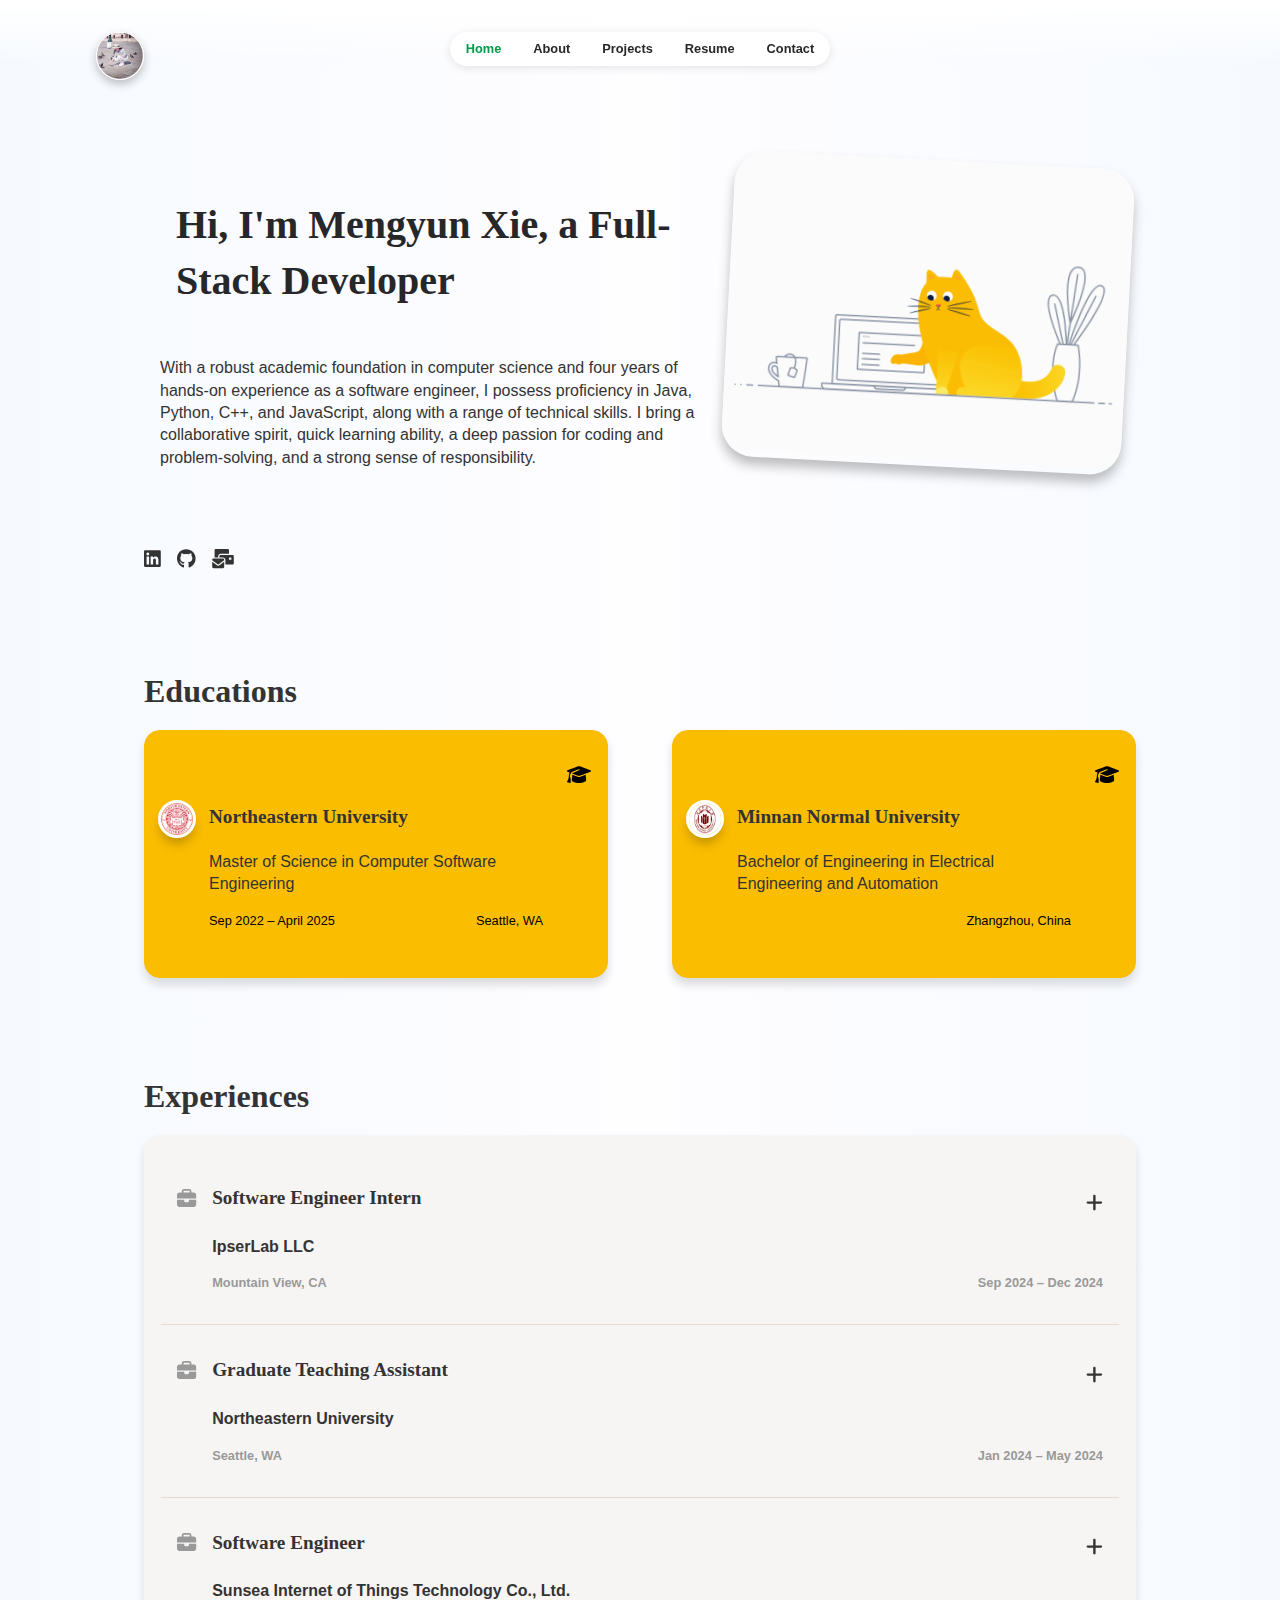
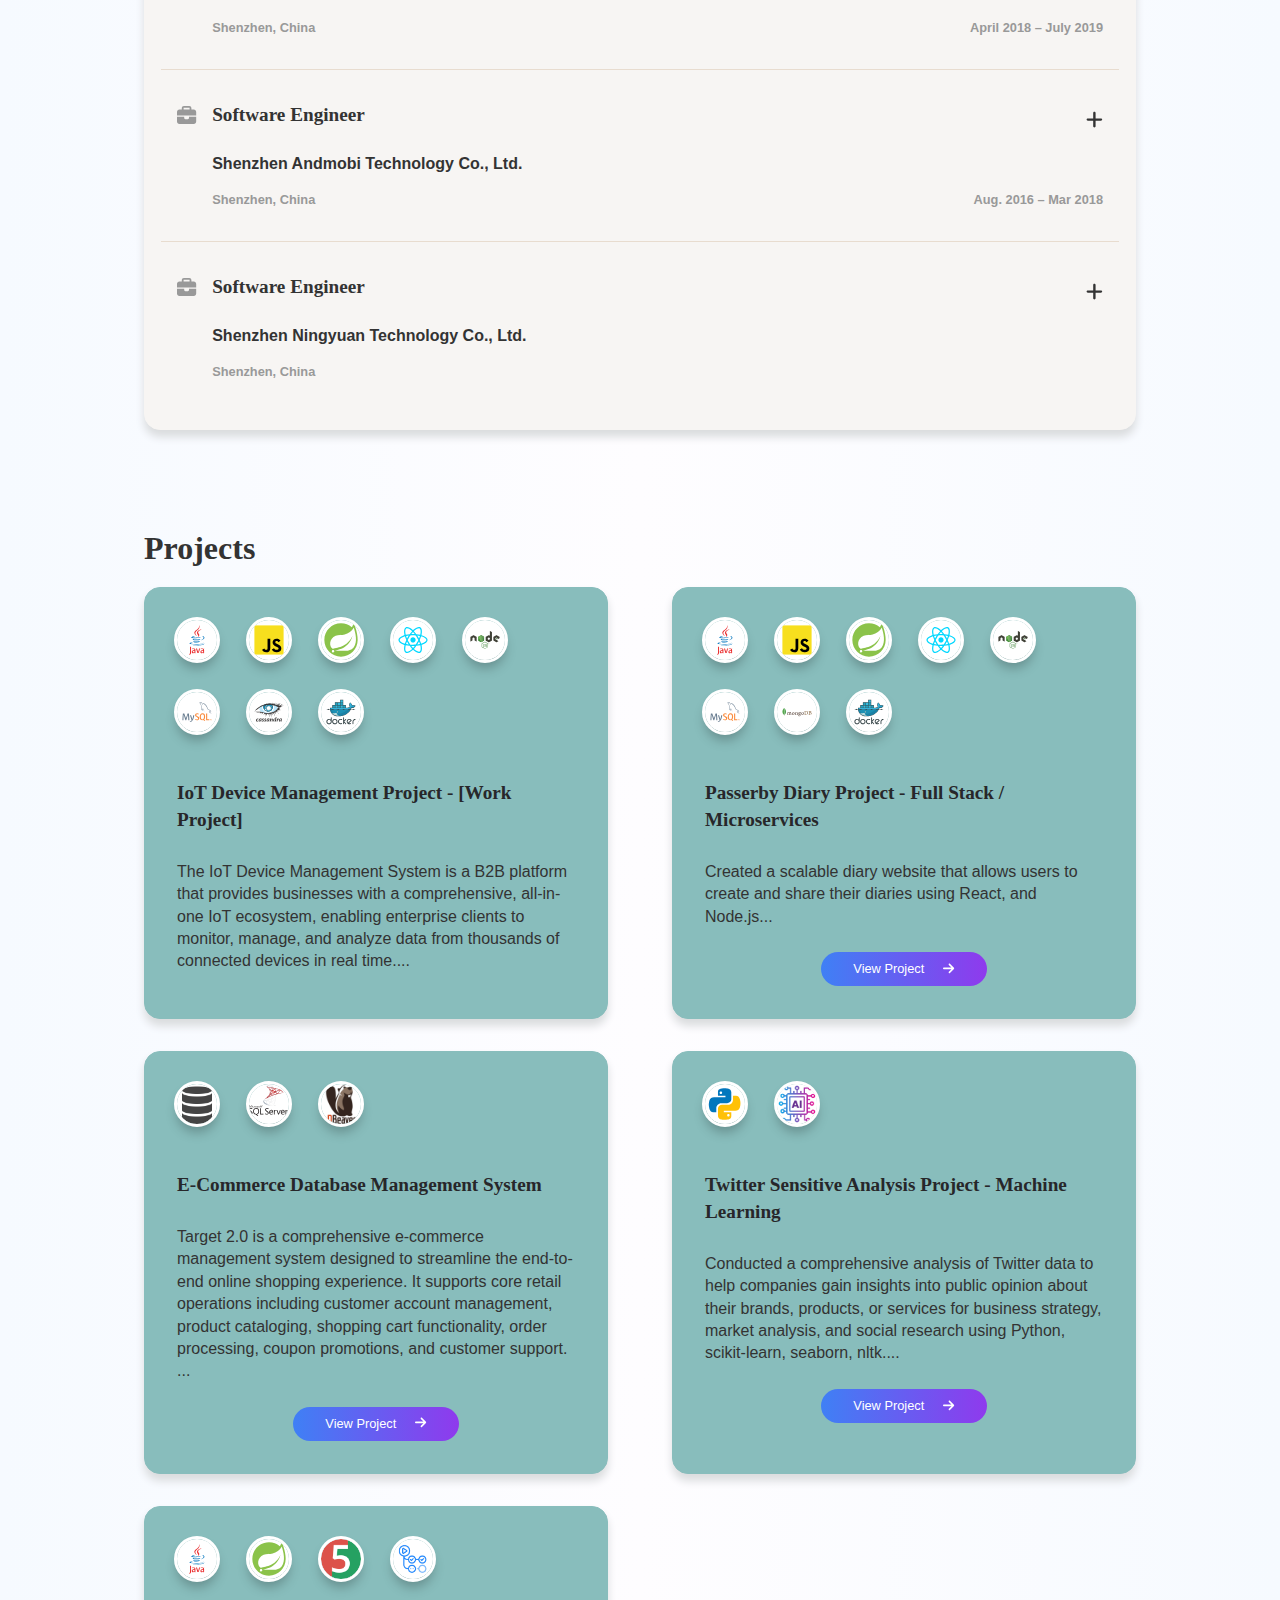
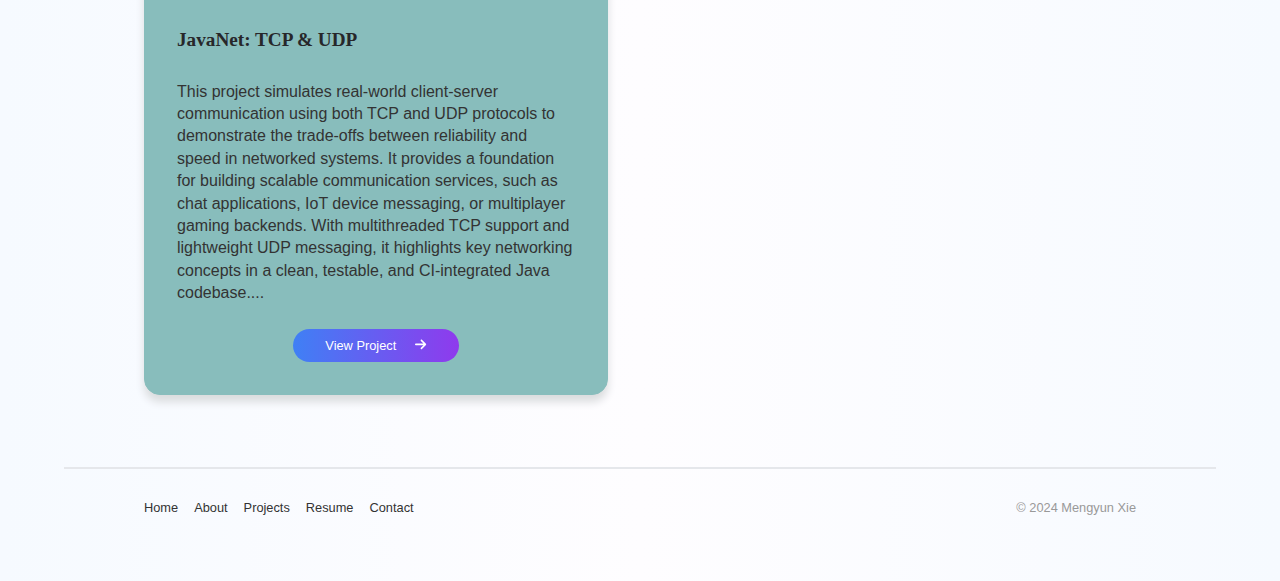
==== commit c5222765: "Update" ====
--- a/index.html
+++ b/index.html
@@ -1 +1 @@
-<!doctype html><html lang="en"><head><meta charset="utf-8"/><link rel="icon" href="/favicon.ico"/><meta name="viewport" content="width=device-width,initial-scale=1"/><meta name="theme-color" content="#000000"/><title>Reactfolio</title><script defer="defer" src="/static/js/main.9e6e7047.js"></script><link href="/static/css/main.b559f784.css" rel="stylesheet"></head><body><noscript>You need to enable JavaScript to run this app.</noscript><div id="root"></div></body></html>+<!doctype html><html lang="en"><head><meta charset="utf-8"/><link rel="icon" href="/favicon.ico"/><meta name="viewport" content="width=device-width,initial-scale=1"/><meta name="theme-color" content="#000000"/><title>Reactfolio</title><script defer="defer" src="/static/js/main.cb75df23.js"></script><link href="/static/css/main.fba01922.css" rel="stylesheet"></head><body><noscript>You need to enable JavaScript to run this app.</noscript><div id="root"></div></body></html>--- a/static/css/main.fba01922.css
+++ b/static/css/main.fba01922.css
@@ -0,0 +1,2 @@
+:root{--primary-color:#27272a;--secondary-color:#333;--grey-color:#999;--quaternary-color:#e5e7eb;--link-color:#009b4d;--white-color:#fff;--card-bg-color:#f3f5f7;--card-shadow-color:#dadcde;--purple-color:#8f3aed;--blue-color:#3f80f5;--yellow-color:#fbbd00;--dark-green-color:#009b4d;--gray-green-color:#88bdbc;--cream-color:#f7f5f3;--dark-cream-color:#e8dccf;--line-height-small:1.2;--line-height-middle:1.4;--line-height-large:1.6;--font-size-small:0.8rem;--font-size:1rem;--font-size-large:1.2rem;--font-size-pro:2rem;--font-size-max:2.5rem;--gap-0:0;--gap-small:0.5rem;--gap-middle:1rem;--gap-large:2rem;--primary-font:Graphik Web,Helvetica Neue,Helvetica,Arial,Verdana,sans-serif;--title-font:Means Web,Georgia,Times,Times New Roman,serif}*,:after,:before{box-sizing:border-box;margin:0}body,html{background-image:linear-gradient(270deg,#f6faff 0,#fefdff 50%,#f6faff);font-family:Graphik Web,Helvetica Neue,Helvetica,Arial,Verdana,sans-serif;font-family:var(--primary-font);font-size:1rem;font-size:var(--font-size);line-height:1.4;line-height:var(--line-height-middle);text-align:center}#root{height:100%}code{font-family:source-code-pro,Menlo,Monaco,Consolas,Courier New,monospace}.footer{font-size:var(--font-size-small);margin-top:3rem;padding-bottom:2rem;padding-top:2rem}.footer,.footer-links{align-items:center;display:flex;justify-content:space-between}.footer-links{gap:1rem;list-style:none;padding:0}.footer-links a{color:var(--secondary-color);text-decoration:none}.footer-links a:hover{color:var(--link-color)}.footer-credits-text{color:var(--grey-color)}@media (max-width:768px){.footer{flex-direction:column}.footer-credits{margin-top:2rem}}.nav{left:0;position:fixed;top:0;width:100%;z-index:999}.nav-container{align-items:center;background:linear-gradient(180deg,#fff,#0000);display:flex;justify-content:center;margin:0;padding:2rem 0 0}.nav-logo-container{animation-duration:var(--animate-duration);animation-fill-mode:both;border:1px solid #fff;border-radius:50%;box-shadow:0 4px 10px #00000040;height:3rem;left:6rem;position:absolute;top:2rem;width:3rem}.nav-logo-container:hover{animation-name:pulse;animation-timing-function:ease-in-out}.nav-logo{display:block;height:100%;margin:0;padding:0;width:100%}.navbar{align-items:center;display:flex;justify-content:center;margin:0 auto}.nav-background{background:#fff;border-radius:3rem;box-shadow:0 2px 10px #0000001a}.nav-list{align-items:center;display:flex;gap:1rem;justify-content:space-between;list-style:none;padding:0 .5rem}.nav-item{font-size:var(--font-size-small);font-weight:700;padding:0}.nav-item .nav-item-link{color:var(--primary-color);display:inline-block;padding:.5rem;text-decoration:none}.nav-item.active .nav-item-link{color:var(--link-color)!important}.nav-item .nav-item-link:hover{color:var(--link-color);transition:color .3s ease-in-out}@media (max-width:1024px){.nav-container{margin:0 2rem}.nav-logo-container{left:3rem}.navbar{margin:0}.nav-item{font-size:var(--font-size-small)}}@media (max-width:768px){.nav-container{margin:0}.nav-logo-container{height:2rem;left:.5rem;top:2.2rem;width:2rem}.nav-list{gap:.4rem}.nav-item .nav-item-link{padding:.4rem}}@media (max-width:420px){.nav-container{padding:4rem 0 0}.nav-logo-container{top:1rem}}.educations{display:flex;flex-wrap:wrap;gap:2rem;justify-content:space-between;width:100%}.education-card{animation-duration:var(--animate-duration);animation-fill-mode:both;background-color:var(--yellow-color);border:1px solid var(--yellow-color);border-radius:1rem;box-shadow:0 .4rem .5rem 0 var(--card-shadow-color);display:flex;flex-direction:column;padding:2rem 1rem;place-items:center;width:calc(50% - 2rem)}.education-card:hover{animation-name:zoomAnimation;animation-timing-function:ease-in-out}.education-card:hover .education-card-link{color:var(--dark-green-color);transition:color .3s ease-in-out}.education-card-header{align-items:center;display:flex;justify-content:flex-end;width:100%}.education-card-icon{font-size:var(--font-size-large)}.education-body{margin-bottom:1rem;padding-top:.8rem;width:100%}.education-header{align-items:center;display:flex;font-family:var(--title-font);padding-bottom:.5rem}.education-image{border-radius:50%;box-shadow:0 .5rem .7rem #00000040;height:2rem;outline:.2rem solid #fff;width:2rem}.education-title{font-size:var(--font-size-large);font-weight:700;margin-top:-3px;padding-left:1rem;text-decoration:none}.education-subtitle,.education-title{color:var(--secondary-color);text-align:left}.education-subtitle{padding:.5rem 3rem 0}.education-duration{align-items:center;display:flex;font-size:var(--font-size-small);justify-content:space-between;padding:1rem 3rem 0}@media (max-width:768px){.education-card{width:100%}}.accordion__header{display:flex;flex-direction:column;justify-content:flex-start;text-align:left}.accordion__header__title{font-size:var(--font-size-large);font-weight:700;justify-content:space-between}.accordion__header__logo,.accordion__header__title{align-items:center;display:flex;font-family:var(--title-font)}.accordion__header__logo{padding-bottom:.5rem}.header__logo-icon{color:var(--grey-color);font-size:var(--font-size-large)}.header__logo-image{border-radius:50%;box-shadow:0 .5rem .7rem #00000040;height:2rem;outline:.2rem solid #fff;width:2rem}.header__title-link{color:var(--secondary-color);font-size:var(--font-size-large);font-weight:700;padding:0 1rem;text-align:left;text-decoration:none}.accordion__header__subtitle{color:var(--secondary-color);font-size:var(--font-size);padding:1rem 0 0 2.2rem;text-align:left}.accordion__header__info{align-items:center;color:var(--grey-color);display:flex;font-size:var(--font-size-small);justify-content:space-between;padding:1rem 0 0 2.2rem}.accordion__toggle{align-items:stretch;background-color:var(--cream-color);border:0;border-radius:0;border-top:1px solid var(--dark-cream-color);color:var(--primary-color);color:var(--secondary-color);cursor:pointer;display:flex;flex-direction:column;font-size:var(--font-size-large);justify-content:center;padding:2rem 1rem;text-align:left;text-decoration:none;width:100%}.accordion__toggle:hover,.accordion__toggle:hover .header__title-link{color:var(--link-color)}.accordion__toggle[aria-expanded=true]{border-bottom:1px solid var(--cream-color)}.accordion__header:first-of-type .accordion__toggle{border-top:1px solid var(--cream-color)}.accordion__icon{color:inherit}.according__panel{border-radius:.3rem;font-size:var(--font-size);margin:0 0 2rem;padding:0 1rem 2rem 3rem;text-align:left}.accordion__detail{margin-top:var(--gap-small)}.works-list{background-color:var(--cream-color);border:1px solid var(--cream-color);border-radius:1rem;box-shadow:0 .4rem .5rem 0 var(--card-shadow-color);overflow:hidden;padding:1rem;width:100%}.projects-list{display:flex;flex-wrap:wrap;gap:2rem;justify-content:space-between;padding-bottom:1.5rem;width:100%}.project{animation-duration:var(--animate-duration);animation-fill-mode:both;background-color:var(--gray-green-color);border:1px solid var(--gray-green-color);border-radius:1rem;box-shadow:0 .4rem .5rem 0 var(--card-shadow-color);padding:2rem;width:calc(50% - 2rem)}.project:hover{animation-name:zoomAnimation;animation-timing-function:ease-in-out}.project-logo{display:flex;flex-direction:row;flex-wrap:wrap;gap:2rem;width:100%}.project-logo-box{background-color:var(--white-color);border-radius:50%;box-shadow:0 .5rem .7rem #00000040;height:2.5rem;outline:.2rem solid #fff;overflow:hidden;width:2.5rem}.project-logo .project-logo-img{width:100%}.project-title{color:var(--primary-color);font-family:var(--title-font);font-size:var(--font-size-large);font-weight:700;margin-bottom:1em;padding-top:3rem;text-align:left}.project-description{color:var(--secondary-color);text-align:left}.project-description-item{padding-top:.5rem}.project-link{align-items:center;background-image:linear-gradient(to right,var(--blue-color) 0,var(--purple-color) 100%);border-radius:2rem;color:var(--white-color);display:inline-flex;font-size:var(--font-size-small);margin-top:1.5rem;padding:.5rem 2rem;text-decoration:none}.project-link:hover{box-shadow:0 .4rem .5rem 0 var(--card-shadow-color);transition:box-shadow .3s ease-in-out}.project .project-link-text{padding-right:1.2rem}@media (max-width:1024px){.project{width:100%}}.home-container{padding-top:8rem}.home-first-area{align-items:center;display:flex;justify-content:space-between}.home-first-area-left-side{align-items:flex-start;display:flex;flex-direction:column}.home-title{padding:0 2rem;text-align:left}.home-subtitle{padding:.5rem 1rem;text-align:left}.home-first-area-right-side{align-items:center;display:flex}.home-image-container{margin-bottom:3rem;width:25rem}.home-image-wrapper{animation-duration:var(--animate-duration);animation-fill-mode:both;border-radius:2rem;box-shadow:0 .5rem .7rem #00000040;overflow:hidden;transform:rotate(3deg);transform-origin:top center;transition:transform .2s ease-in-out}.home-image-wrapper:hover{animation-name:swing}.home-image-wrapper img{width:100%}.home-socials{align-items:center;display:flex;gap:1rem;justify-content:left;padding-top:2rem}.home-social-link{animation-duration:var(--animate-duration);animation-fill-mode:both;color:var(--secondary-color);font-size:var(--font-size-large);margin:0;padding:0}.home-social-link:hover{animation-name:pulse;animation-timing-function:ease-in-out;color:var(--link-color)}.home-after-title{display:flex}.home-session-title{color:var(--secondary-color);font-family:var(--title-font);font-size:var(--font-size-pro);padding:2rem 0 1rem;text-align:left}.home-session{padding-top:4rem}@media (max-width:1024px){.home-first-area{flex-direction:column}.home-first-area-left-side{align-items:flex-start;display:flex;flex-direction:column;order:2;width:100%}.home-title{margin-top:1rem;order:2;padding:0 1rem}.home-subtitle{margin-top:1rem;order:3}.home-first-area-right-side{justify-content:center;order:1;width:100%}.home-after-title{flex-direction:column}}.social{padding-bottom:.5rem}.social .social-link{align-items:center;animation-duration:var(--animate-duration);animation-fill-mode:both;display:flex;text-align:center;text-decoration:none}.social-icon{color:var(--secondary-color)}.social-link:hover{animation-name:zoomAnimation;animation-timing-function:ease-in-out}.social-text{color:var(--secondary-color);font-size:var(--font-size-small);font-weight:600;padding-left:.3rem}.about-container{display:flex;flex-direction:column;height:100%;margin:0;padding-top:8rem;text-align:left}.about-main{display:flex}.about-right-side{flex-basis:150rem;padding:1rem}.about-subtitle,.about-title{width:100%}.about-subtitle-item{margin-top:.5rem}.about-left-side{display:flex;flex-basis:20rem;flex-direction:column}.about-image-container{width:15rem}.about-image-wrapper{animation-duration:var(--animate-duration);animation-fill-mode:both;border-radius:10%;box-shadow:0 .5rem .7rem #00000040;display:inline-block;overflow:hidden;transform:rotate(3deg);transform-origin:top center;transition:transform .2s ease-in-out;width:100%}.about-image-wrapper:hover{animation-name:swing}.about-image-wrapper img{display:block;width:100%}.about-socials{padding-bottom:3rem;padding-top:3rem}.about-socials-mobile{display:none}@media (max-width:1024px){.about-logo{z-index:100}.about-main{flex-direction:column}.about-subtitle{padding-top:1.5rem}.about-left-side{align-items:center;flex-basis:100%;order:1}.about-right-side{flex-basis:100%;order:2}.about-image-container{padding-bottom:2rem}.about-socials{display:none}.about-socials-mobile{display:flex;padding-top:2rem}}.projects-detail-list{display:flex;flex-direction:column;gap:5rem;padding-bottom:1.5rem;width:100%}.project-detail{animation-duration:var(--animate-duration);animation-fill-mode:both;background-color:var(--gray-green-color);border:1px solid var(--gray-green-color);border-radius:1rem;box-shadow:0 .4rem .5rem 0 var(--card-shadow-color);padding:2rem;width:100%}.project-detail:hover{animation-name:zoomAnimation;animation-timing-function:ease-in-out}.project-detail-logo{display:flex;flex-direction:row;flex-wrap:wrap;gap:2rem;width:100%}.project-detail-logo-box{background-color:var(--white-color);border-radius:50%;box-shadow:0 .5rem .7rem #00000040;height:2.5rem;outline:.2rem solid #fff;overflow:hidden;width:2.5rem}.project-detail-logo .project-detail-logo-img{width:100%}.project-detail-title{color:var(--primary-color);font-family:var(--title-font);font-size:var(--font-size-large);font-weight:700;margin-bottom:1em;padding-top:3rem;text-align:left}.project-detail-description{color:var(--secondary-color);text-align:left}.project-detail-description-item{padding-top:.5rem}.project-detail-link{align-items:center;background-image:linear-gradient(to right,var(--blue-color) 0,var(--purple-color) 100%);border-radius:2rem;color:var(--white-color);display:inline-flex;font-size:var(--font-size-small);margin-top:1.5rem;padding:.5rem 2rem;text-decoration:none}.project-detail-link:hover{box-shadow:0 .4rem .5rem 0 var(--card-shadow-color);transition:box-shadow .3s ease-in-out}.project-detail .project-detail-link-text{padding-right:1.2rem}.projects-container{display:flex;flex-direction:column;height:100%;margin:0;padding-top:8rem}.projects-subtitle{margin-bottom:2rem;text-align:left}@media (max-width:768px){.projects-container{padding-top:5rem}}:root{--rpv-core__annotation--link-hover-background-color:#ff03;--rpv-core__annotation-popup-wrapper-background-color:#faf089;--rpv-core__annotation-popup-wrapper-box-shadow:0 10px 15px -3px #0000001a,0 4px 6px -2px #0000000d;--rpv-core__annotation-popup-content-border-top-color:#1a202c;--rpv-core__arrow-border-color:#0000004d;--rpv-core__asking-password-color:#000;--rpv-core__asking-password-wrapper-background-color:#fff;--rpv-core__asking-password-wrapper-border-color:#0000004d;--rpv-core__button-background-color:#0000004d;--rpv-core__button-color:#000;--rpv-core__doc-error-background-color:#fff;--rpv-core__doc-error-text-background-color:#c02424;--rpv-core__doc-error-text-color:#fff;--rpv-core__doc-loading-background-color:#fff;--rpv-core__full-screen-target-background-color:#fff;--rpv-core__inner-page-background-color:#fff;--rpv-core__menu-divider-border-bottom-color:#0000004d;--rpv-core__menu-item-color:#000;--rpv-core__menu-item--hover-background-color:#0000001a;--rpv-core__menu-item--disabled-color:#0000004d;--rpv-core__minimal-button-color:#000;--rpv-core__minimal-button--hover-background-color:#0000001a;--rpv-core__minimal-button--disabled-color:#0000004d;--rpv-core__minimal-button--selected-background-color:#0000001a;--rpv-core__modal-body-background-color:#fff;--rpv-core__modal-body-border-color:#0000004d;--rpv-core__modal-overlay-background-color:#00000080;--rpv-core__page-layer-box-shadow:2px 2px 8px 0 #0003;--rpv-core__popover-body-background-color:#fff;--rpv-core__popover-body-border-color:#0000004d;--rpv-core__popover-body-color:#000;--rpv-core__primary-button-background-color:#2566e8;--rpv-core__primary-button-color:#fff;--rpv-core__progress-bar-background-color:#0000001a;--rpv-core__progress-bar-progress-background-color:#2566e8;--rpv-core__progress-bar-progress-color:#fff;--rpv-core__separator-border-bottom-color:#0000004d;--rpv-core__spinner-border-color:#0006;--rpv-core__spinner-border-transparent-color:#0000;--rpv-core__splitter-background-color:#0000;--rpv-core__splitter--hover-background-color:#0003;--rpv-core__text-layer-text--selection-background-color:#00f;--rpv-core__text-layer-text--selection-color:#0000;--rpv-core__textbox-background-color:#fff;--rpv-core__textbox-border-color:#0003;--rpv-core__textbox-color:#000;--rpv-core__tooltip-body-background-color:#000;--rpv-core__tooltip-body-color:#fff}.rpv-core__viewer--dark{--rpv-core__asking-password-background-color:#363636;--rpv-core__asking-password-color:#fff;--rpv-core__asking-password-wrapper-border-color:#191919;--rpv-core__asking-password-wrapper-background-color:#191919;--rpv-core__button-background-color:#171717;--rpv-core__button-color:#fff;--rpv-core__doc-error-background-color:#191919;--rpv-core__doc-error-text-background-color:#c02323;--rpv-core__doc-error-text-color:#fff;--rpv-core__doc-loading-background-color:#191919;--rpv-core__full-screen-target-background-color:#1a1a1a;--rpv-core__inner-page-background-color:#1a1a1a;--rpv-core__menu-divider-border-bottom-color:#000;--rpv-core__menu-item-color:#fff;--rpv-core__menu-item--hover-background-color:#2566e8;--rpv-core__menu-item--disabled-color:#5e5e5e;--rpv-core__minimal-button-color:#fff;--rpv-core__minimal-button--disabled-color:#5e5e5e;--rpv-core__minimal-button--hover-background-color:#191919;--rpv-core__minimal-button--selected-background-color:#1657bb;--rpv-core__modal-body-background-color:#363636;--rpv-core__primary-button-background-color:#2566e8;--rpv-core__popover-body-background-color:#363636;--rpv-core__popover-body-color:#fff;--rpv-core__progress-bar-background-color:#000;--rpv-core__separator-border-bottom-color:#000;--rpv-core__spinner-border-color:#fff;--rpv-core__splitter-background-color:#1a1a1a;--rpv-core__splitter--hover-background-color:#2566e8;--rpv-core__textbox-background-color:#121212;--rpv-core__textbox-border-color:#121212;--rpv-core__textbox-color:#fff;--rpv-core__tooltip-body-background-color:#414141;--rpv-core__tooltip-body-color:#fff}.rpv-core__annotation{position:absolute}.rpv-core__annotation-layer{z-index:1}.rpv-core__arrow{border-bottom:1px solid #0000004d;border-bottom:1px solid var(--rpv-core__arrow-border-color);border-left-color:#0000004d;border-left-color:var(--rpv-core__arrow-border-color);border-right:1px solid #0000004d;border-right:1px solid var(--rpv-core__arrow-border-color);border-top-color:#0000004d;border-top-color:var(--rpv-core__arrow-border-color);height:10px;position:absolute;width:10px;z-index:0}.rpv-core__arrow--tl{bottom:0;left:0;transform:translate(50%,50%) rotate(45deg)}.rpv-core__arrow--tc{left:50%}.rpv-core__arrow--tc,.rpv-core__arrow--tr{bottom:0;transform:translate(-50%,50%) rotate(45deg)}.rpv-core__arrow--tr{right:0}.rpv-core__arrow--rt{left:0;top:0;transform:translate(-50%,50%) rotate(135deg)}.rpv-core__arrow--rc{top:50%}.rpv-core__arrow--rb,.rpv-core__arrow--rc{left:0;transform:translate(-50%,-50%) rotate(135deg)}.rpv-core__arrow--rb{bottom:0}.rpv-core__arrow--bl{left:0;top:0;transform:translate(50%,-50%) rotate(225deg)}.rpv-core__arrow--bc{left:50%}.rpv-core__arrow--bc,.rpv-core__arrow--br{top:0;transform:translate(-50%,-50%) rotate(225deg)}.rpv-core__arrow--br{right:0}.rpv-core__arrow--lt{right:0;top:0;transform:translate(50%,50%) rotate(315deg)}.rpv-core__arrow--lc{top:50%}.rpv-core__arrow--lb,.rpv-core__arrow--lc{right:0;transform:translate(50%,-50%) rotate(315deg)}.rpv-core__arrow--lb{bottom:0}.rpv-core__asking-password{background-color:var(--rpv-core__asking-password-background-color);border-radius:.25rem;color:#000;color:var(--rpv-core__asking-password-color);padding:2rem}.rpv-core__asking-password--rtl{direction:rtl}.rpv-core__asking-password-wrapper{align-items:center;background-color:#fff;background-color:var(--rpv-core__asking-password-wrapper-background-color);border:1px solid #0000004d;border:1px solid var(--rpv-core__asking-password-wrapper-border-color);display:flex;height:100%;justify-content:center;width:100%}.rpv-core__asking-password-message{margin:.5rem 0}.rpv-core__asking-password-body{align-items:center;display:flex;justify-content:center}.rpv-core__asking-password-input{width:15rem}.rpv-core__asking-password-input--ltr{margin-right:.5rem}.rpv-core__asking-password-input--rtl{margin-left:.5rem}.rpv-core__button{background-color:#0000004d;background-color:var(--rpv-core__button-background-color);border:none;border-radius:.25rem;color:#000;color:var(--rpv-core__button-color);cursor:pointer;height:2rem;padding:0 1rem}.rpv-core__button--rtl{direction:rtl}.rpv-core__canvas-layer{direction:ltr;left:0;overflow:hidden;position:absolute;top:0}.rpv-core__doc-error{align-items:center;background-color:#fff;background-color:var(--rpv-core__doc-error-background-color);display:flex;height:100%;justify-content:center}.rpv-core__doc-error--rtl{direction:rtl}.rpv-core__doc-error-text{background-color:#c02424;background-color:var(--rpv-core__doc-error-text-background-color);border-radius:.25rem;color:#fff;color:var(--rpv-core__doc-error-text-color);line-height:1.5;max-width:50%;padding:.5rem}.rpv-core__doc-loading{align-items:center;background-color:#fff;background-color:var(--rpv-core__doc-loading-background-color);display:flex;height:100%;justify-content:center;min-height:inherit;width:100%}.rpv-core__doc-loading--rtl{direction:rtl}.rpv-core__icon{fill:none;stroke:currentColor;stroke-linecap:round;stroke-linejoin:round;stroke-width:1;text-align:center}.rpv-core__icon--rtl{transform:scaleX(-1)}.rpv-core__inner-container{min-height:inherit}.rpv-core__inner-pages{overflow:auto}.rpv-core__inner-pages--rtl{direction:rtl}.rpv-core__inner-pages--single{overflow:hidden}.rpv-core__inner-page-container--single{overflow:auto}.rpv-core__inner-page{background-color:#fff;background-color:var(--rpv-core__inner-page-background-color)}.rpv-core__inner-page--single{align-items:center;display:flex;justify-content:center}.rpv-core__inner-page--dual-even{align-items:center;display:flex;justify-content:flex-end}.rpv-core__inner-page--dual-odd{align-items:center;display:flex;justify-content:flex-start}.rpv-core__inner-page--dual-cover{align-items:center;display:flex;justify-content:center}.rpv-core__inner-page--dual-cover-odd{align-items:center;display:flex;justify-content:flex-end}.rpv-core__inner-page--dual-cover-even{align-items:center;display:flex;justify-content:flex-start}.rpv-core__annotation--link a{height:100%;left:0;position:absolute;top:0;width:100%}.rpv-core__annotation--link a:hover{background-color:#ff03;background-color:var(--rpv-core__annotation--link-hover-background-color)}.rpv-core__menu{display:flex;flex-direction:column}.rpv-core__menu--rtl{direction:rtl;text-align:right}.rpv-core__menu-divider{border-bottom:1px solid #0000004d;border-bottom:1px solid var(--rpv-core__menu-divider-border-bottom-color);margin:.25rem 0}.rpv-core__menu-item{align-items:center;background-color:#0000;border:none;color:#000;color:var(--rpv-core__menu-item-color);cursor:pointer;display:flex;justify-content:center;padding:.25rem 0;width:100%}.rpv-core__menu-item:focus{outline:0}.rpv-core__menu-item:focus,.rpv-core__menu-item:hover{background-color:#0000001a;background-color:var(--rpv-core__menu-item--hover-background-color)}.rpv-core__menu-item-icon{align-items:center;display:flex}.rpv-core__menu-item-icon--ltr{padding-left:1rem;padding-right:.5rem}.rpv-core__menu-item-icon--rtl{padding-left:.5rem;padding-right:1rem}.rpv-core__menu-item-label{flex-grow:1;flex-shrink:1;white-space:nowrap}.rpv-core__menu-item-label--ltr{padding-right:2rem}.rpv-core__menu-item-label--rtl{padding-left:2rem}.rpv-core__menu-item-check--ltr{padding-right:1rem}.rpv-core__menu-item-check--rtl{padding-left:1rem}.rpv-core__menu-item--disabled{color:#0000004d;color:var(--rpv-core__menu-item--disabled-color)}.rpv-core__menu-item--disabled:hover{background-color:#0000}.rpv-core__menu-item--ltr{text-align:left}.rpv-core__menu-item--rtl{direction:rtl;text-align:right}.rpv-core__minimal-button{background-color:#0000;border:none;border-radius:.25rem;color:#000;color:var(--rpv-core__minimal-button-color);cursor:pointer;height:2rem;padding:0 .5rem}.rpv-core__minimal-button:hover{background-color:#0000001a;background-color:var(--rpv-core__minimal-button--hover-background-color)}.rpv-core__minimal-button--disabled{color:#0000004d;color:var(--rpv-core__minimal-button--disabled-color)}.rpv-core__minimal-button--rtl{direction:rtl}.rpv-core__minimal-button--selected{background-color:#0000001a;background-color:var(--rpv-core__minimal-button--selected-background-color)}.rpv-core__modal-body{background-color:#fff;background-color:var(--rpv-core__modal-body-background-color);border:1px solid #0000004d;border:1px solid var(--rpv-core__modal-body-border-color);border-radius:.25rem;margin:1rem;max-width:32rem;overflow:auto}.rpv-core__modal-body--rtl{direction:rtl}.rpv-core__modal-overlay{background-color:#00000080;background-color:var(--rpv-core__modal-overlay-background-color);bottom:0;left:0;position:fixed;right:0;top:0;z-index:9999}.rpv-core__modal-overlay,.rpv-core__page-layer{align-items:center;display:flex;justify-content:center}.rpv-core__page-layer{overflow:visible;position:relative}.rpv-core__page-layer:after{bottom:.25rem;box-shadow:2px 2px 8px 0 #0003;box-shadow:var(--rpv-core__page-layer-box-shadow);content:"";left:.25rem;position:absolute;right:.25rem;top:.25rem}.rpv-core__page-layer--single{margin:0 auto}.rpv-core__page-size-calculator{align-items:center;display:flex;height:100%;justify-content:center;width:100%}.rpv-core__popover-body{border:1px solid #0000004d;border:1px solid var(--rpv-core__popover-body-border-color);border-radius:.25rem;color:#000;color:var(--rpv-core__popover-body-color);left:0;padding:.5rem 0;position:absolute;top:-9999px;z-index:9999}.rpv-core__popover-body,.rpv-core__popover-body-arrow{background-color:#fff;background-color:var(--rpv-core__popover-body-background-color)}.rpv-core__popover-body--rtl{direction:rtl}.rpv-core__popover-overlay{bottom:0;left:0;position:fixed;right:0;top:0}.rpv-core__annotation-popup-wrapper{background-color:#faf089;background-color:var(--rpv-core__annotation-popup-wrapper-background-color);box-shadow:0 10px 15px -3px #0000001a,0 4px 6px -2px #0000000d;box-shadow:var(--rpv-core__annotation-popup-wrapper-box-shadow);font-size:.75rem;padding:.25rem;word-break:break-word}.rpv-core__annotation-popup-wrapper--rtl{direction:rtl}.rpv-core__annotation-popup-title{font-weight:600;margin-bottom:.25rem}.rpv-core__annotation-popup-date{font-size:.5rem}.rpv-core__annotation-popup-content{border-top:1px solid #1a202c;border-top:1px solid var(--rpv-core__annotation-popup-content-border-top-color);max-height:16rem;overflow:auto;padding:.25rem}.rpv-core__primary-button{background-color:#2566e8;background-color:var(--rpv-core__primary-button-background-color);border:none;border-radius:.25rem;color:#fff;color:var(--rpv-core__primary-button-color);cursor:pointer;height:2rem;padding:0 1rem}.rpv-core__primary-button--rtl{direction:rtl}.rpv-core__progress-bar{background-color:#0000001a;background-color:var(--rpv-core__progress-bar-background-color);border-radius:9999px;padding:.125rem}.rpv-core__progress-bar--rtl{direction:rtl}.rpv-core__progress-bar-progress{align-items:center;background-color:#2566e8;background-color:var(--rpv-core__progress-bar-progress-background-color);border-radius:9999px;color:#fff;color:var(--rpv-core__progress-bar-progress-color);display:flex;font-size:.75rem;height:.75rem;justify-content:center}.rpv-core__separator{border-bottom:1px solid #0000004d;border-bottom:1px solid var(--rpv-core__separator-border-bottom-color)}.rpv-core__spinner{border-bottom:2px solid #0000;border-bottom:2px solid var(--rpv-core__spinner-border-transparent-color);border-left:2px solid #0000;border-left:2px solid var(--rpv-core__spinner-border-transparent-color);border-radius:9999px;border-right:2px solid #0006;border-right:2px solid var(--rpv-core__spinner-border-color);border-top:2px solid #0006;border-top:2px solid var(--rpv-core__spinner-border-color)}.rpv-core__spinner--animating{animation-duration:.4s;animation-iteration-count:infinite;animation-name:rpv-core__spinner-transform;animation-timing-function:linear}@keyframes rpv-core__spinner-transform{0%{transform:rotate(0deg)}to{transform:rotate(1turn)}}.rpv-core__splitter{background-color:initial;background-color:var(--rpv-core__splitter-background-color);cursor:ew-resize;height:100%;width:.25rem}.rpv-core__splitter--resizing,.rpv-core__splitter:hover{background-color:#0003;background-color:var(--rpv-core__splitter--hover-background-color);cursor:col-resize}.rpv-core__splitter-body--resizing{cursor:col-resize}.rpv-core__splitter-sibling--resizing{pointer-events:none;-webkit-user-select:none;user-select:none}.rpv-core__textbox{background-color:#fff;background-color:var(--rpv-core__textbox-background-color);border:1px solid #0003;border:1px solid var(--rpv-core__textbox-border-color);border-radius:.25rem;box-sizing:border-box;color:#000;color:var(--rpv-core__textbox-color);height:2rem;padding:0 .5rem;width:100%}.rpv-core__textbox--rtl{direction:rtl}.rpv-core__text-layer{height:100%;left:0;line-height:1;opacity:.2;position:absolute;top:0;width:100%;z-index:1}.rpv-core__text-layer span::selection{background-color:#00f;background-color:var(--rpv-core__text-layer-text--selection-background-color);color:#0000;color:var(--rpv-core__text-layer-text--selection-color)}.rpv-core__text-layer br::selection{color:#0000}.rpv-core__text-layer-text{color:#0000;cursor:text;position:absolute;transform-origin:0 0;white-space:pre}.rpv-core__tooltip-body{background-color:#000;background-color:var(--rpv-core__tooltip-body-background-color);border-radius:.25rem;color:#fff;color:var(--rpv-core__tooltip-body-color);left:0;max-width:20rem;position:absolute;text-align:center;top:-9999px;z-index:9999}.rpv-core__tooltip-body--rtl{direction:rtl}.rpv-core__tooltip-body-arrow{background-color:#000;background-color:var(--rpv-core__tooltip-body-background-color)}.rpv-core__tooltip-body-content{padding:.5rem}.rpv-core__display--block{display:block}.rpv-core__display--hidden{display:none}@media(min-width:640px){.rpv-core__display--hidden-small{display:none}.rpv-core__display--block-small{display:block}}@media(min-width:768px){.rpv-core__display--hidden-medium{display:none}.rpv-core__display--block-medium{display:block}}@media(min-width:1024px){.rpv-core__display--hidden-large{display:none}.rpv-core__display--block-large{display:block}}.rpv-core__viewer{min-height:inherit}.resume-container{height:100%;margin:0;padding-top:8rem}.resume-container,.resume-file-container{display:flex;flex-direction:column}.resume-file-btn{display:flex;justify-content:center}.resume-file-btn .resume-file-btn-link{align-items:center;background-image:linear-gradient(to right,var(--blue-color) 0,var(--purple-color) 100%);border-radius:2rem;color:var(--white-color);cursor:pointer;display:flex;font-size:var(--font-size-small);gap:.5rem;margin:var(--gap-middle);padding:var(--gap-small) var(--gap-large);text-decoration:none}.resume-file-btn .resume-file-btn-link:hover{box-shadow:0 .4rem .5rem 0 var(--card-shadow-color);transition:box-shadow .3s ease-in-out}.resume-file{width:100%}.contact-container{display:flex;flex-direction:column;justify-content:space-around;padding-top:8rem}.socials-container{display:flex;flex-direction:column;margin-top:5rem}.contact-socials{align-items:center;display:flex;justify-content:flex-end}.contact-subtitle a{color:var(--link-color);text-decoration:none}.not-found{height:100vh;overflow:hidden}.notfound-container{display:flex;flex-direction:column;height:100%;margin:0;padding-top:8rem}.notfound-message{align-items:center;display:flex;flex-direction:column;justify-content:center;left:50%;position:fixed;top:30%;transform:translate(-50%,-50%)}.notfound-title{color:var(--primary-color);font-size:var(--font-size-max);font-weight:700;padding-top:1rem}.not-found-message{color:var(--secondary-color);margin:2rem 0;text-align:center}.not-found-link{background-color:var(--link-color);border-radius:3rem;color:var(--white-color);padding:1rem 2rem;text-decoration:none;transition:all .3s ease-in-out}.not-found-link:hover{background-color:var(--white-color);box-shadow:2px 2px 8px #0000004d;color:var(--link-color)}@media (max-width:768px){.notfound-message{left:0;position:absolute;right:0;top:20%;transform:none;width:100%}.notfound-title{font-size:var(--font-size-pro)}.not-found-message{margin-top:1rem;width:100%}.not-found-link{padding:1rem}}::-webkit-scrollbar{width:10px}::-webkit-scrollbar-track{background-color:#f1f1f1}::-webkit-scrollbar-thumb{background-color:#383636;border-radius:5px}::-webkit-scrollbar-thumb:hover{background-color:#000}.page-content{margin:0 4rem;padding:2rem 5rem;position:relative}.content-wrapper{margin:0 auto}.title{color:var(--primary-color);font-family:var(--title-font);font-size:var(--font-size-max);font-weight:700}.subtitle{color:var(--secondary-color);margin-top:2rem;padding-top:1rem}.page-footer{display:block}.page-footer:before{border-top:2px solid var(--quaternary-color);content:"";left:0;position:absolute;right:0}@media (max-width:1024px){.page-content{margin:0 2rem;padding:2rem}.content-wrapper{margin:0 auto;padding:0 1rem}.title{font-size:var(--font-size-pro)}}@media (max-width:768px){.page-content{border:0;margin:0;padding:2rem}.content-wrapper{margin:0 auto;padding:0}}:root{--animate-duration:1s;--animate-delay:1s;--animate-repeat:1}@keyframes zoomAnimation{0%{transform:scaleX(1)}40%{transform:scale3d(1.015,1.015,1.015)}to{transform:scale3d(1.015,1.015,1.015)}}@keyframes pulse{0%{transform:scaleX(1)}50%{transform:scale3d(1.1,1.1,1.1)}to{transform:scaleX(1)}}@keyframes swing{20%{transform:rotate(10deg)}40%{transform:rotate(-10deg)}60%{transform:rotate(5deg)}80%{transform:rotate(-5deg)}to{transform:rotate(3deg)}}.animated{animation-duration:1s;animation-duration:var(--animate-duration);animation-fill-mode:both}.swing{animation-name:swing;transform-origin:top center}.pulse{animation-name:pulse;animation-timing-function:ease-in-out}
+/*# sourceMappingURL=main.fba01922.css.map*/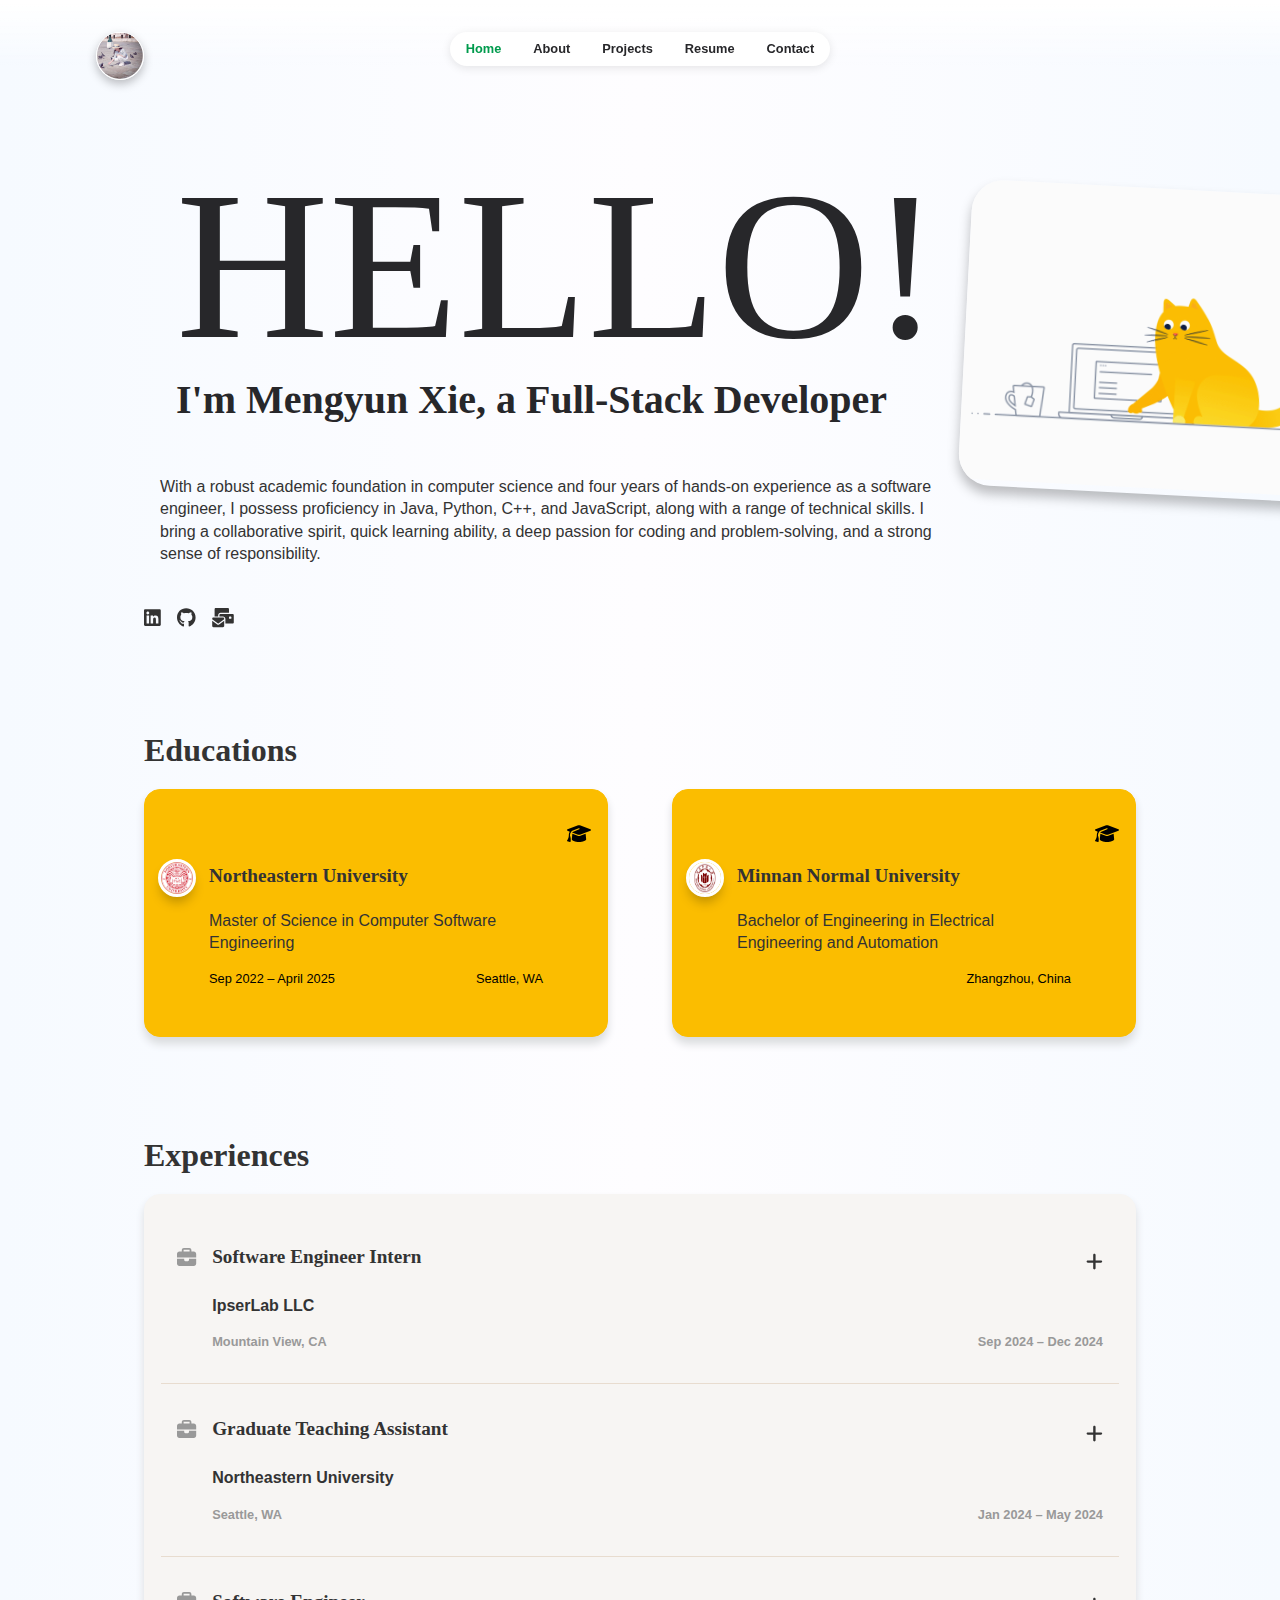
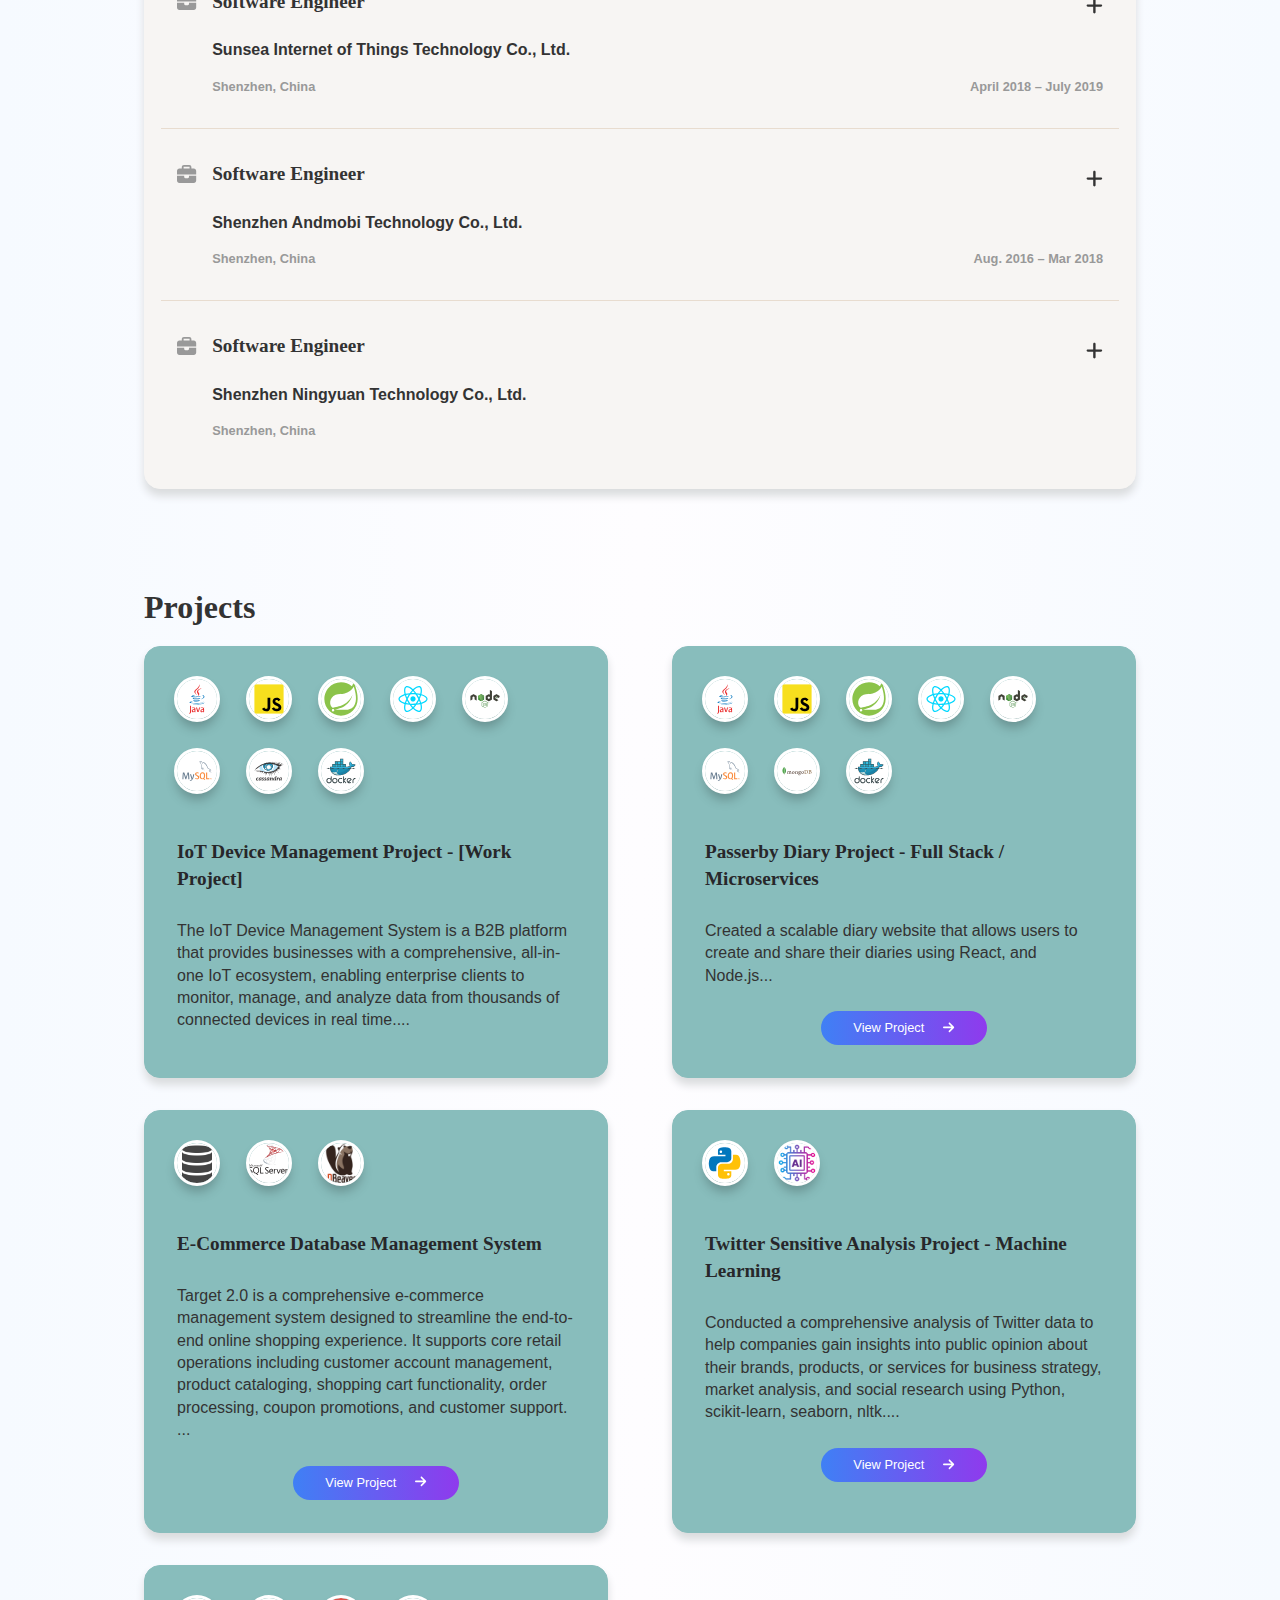
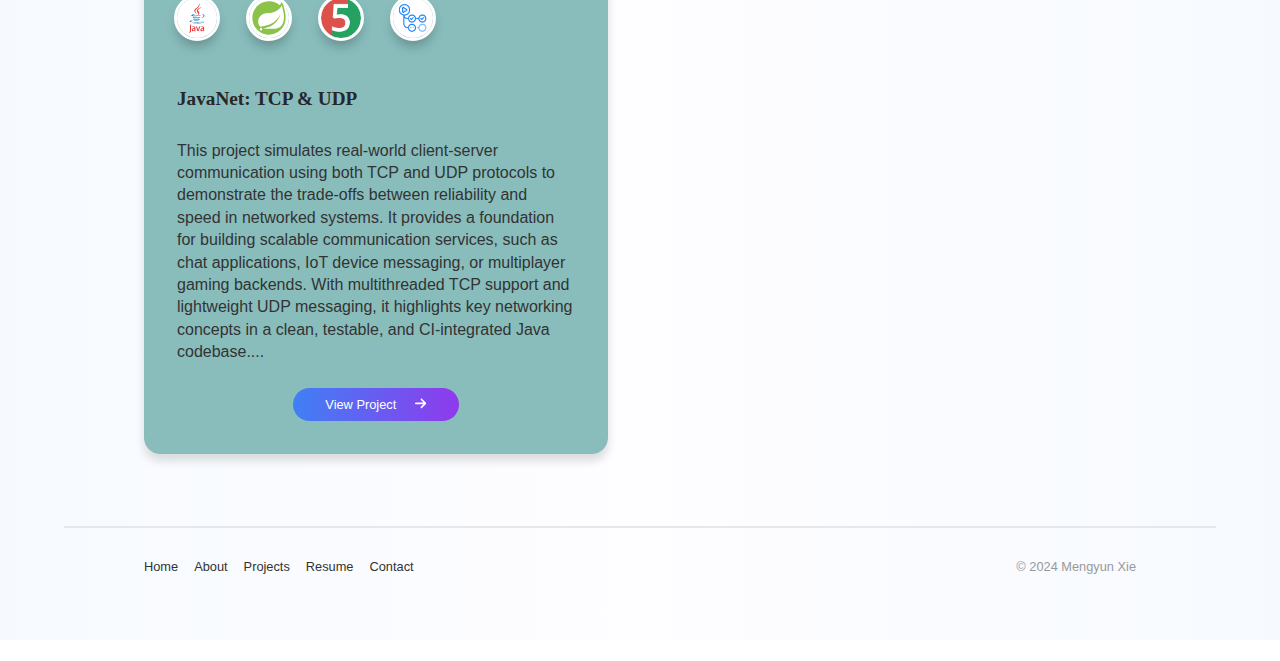
==== commit ffc9e002: "Update" ====
--- a/index.html
+++ b/index.html
@@ -1 +1 @@
-<!doctype html><html lang="en"><head><meta charset="utf-8"/><link rel="icon" href="/favicon.ico"/><meta name="viewport" content="width=device-width,initial-scale=1"/><meta name="theme-color" content="#000000"/><title>Reactfolio</title><script defer="defer" src="/static/js/main.cb75df23.js"></script><link href="/static/css/main.fba01922.css" rel="stylesheet"></head><body><noscript>You need to enable JavaScript to run this app.</noscript><div id="root"></div></body></html>+<!doctype html><html lang="en"><head><meta charset="utf-8"/><link rel="icon" href="/favicon.ico"/><meta name="viewport" content="width=device-width,initial-scale=1"/><meta name="theme-color" content="#000000"/><title>Reactfolio</title><script defer="defer" src="/static/js/main.0b9b2051.js"></script><link href="/static/css/main.fba01922.css" rel="stylesheet"></head><body><noscript>You need to enable JavaScript to run this app.</noscript><div id="root"></div></body></html>